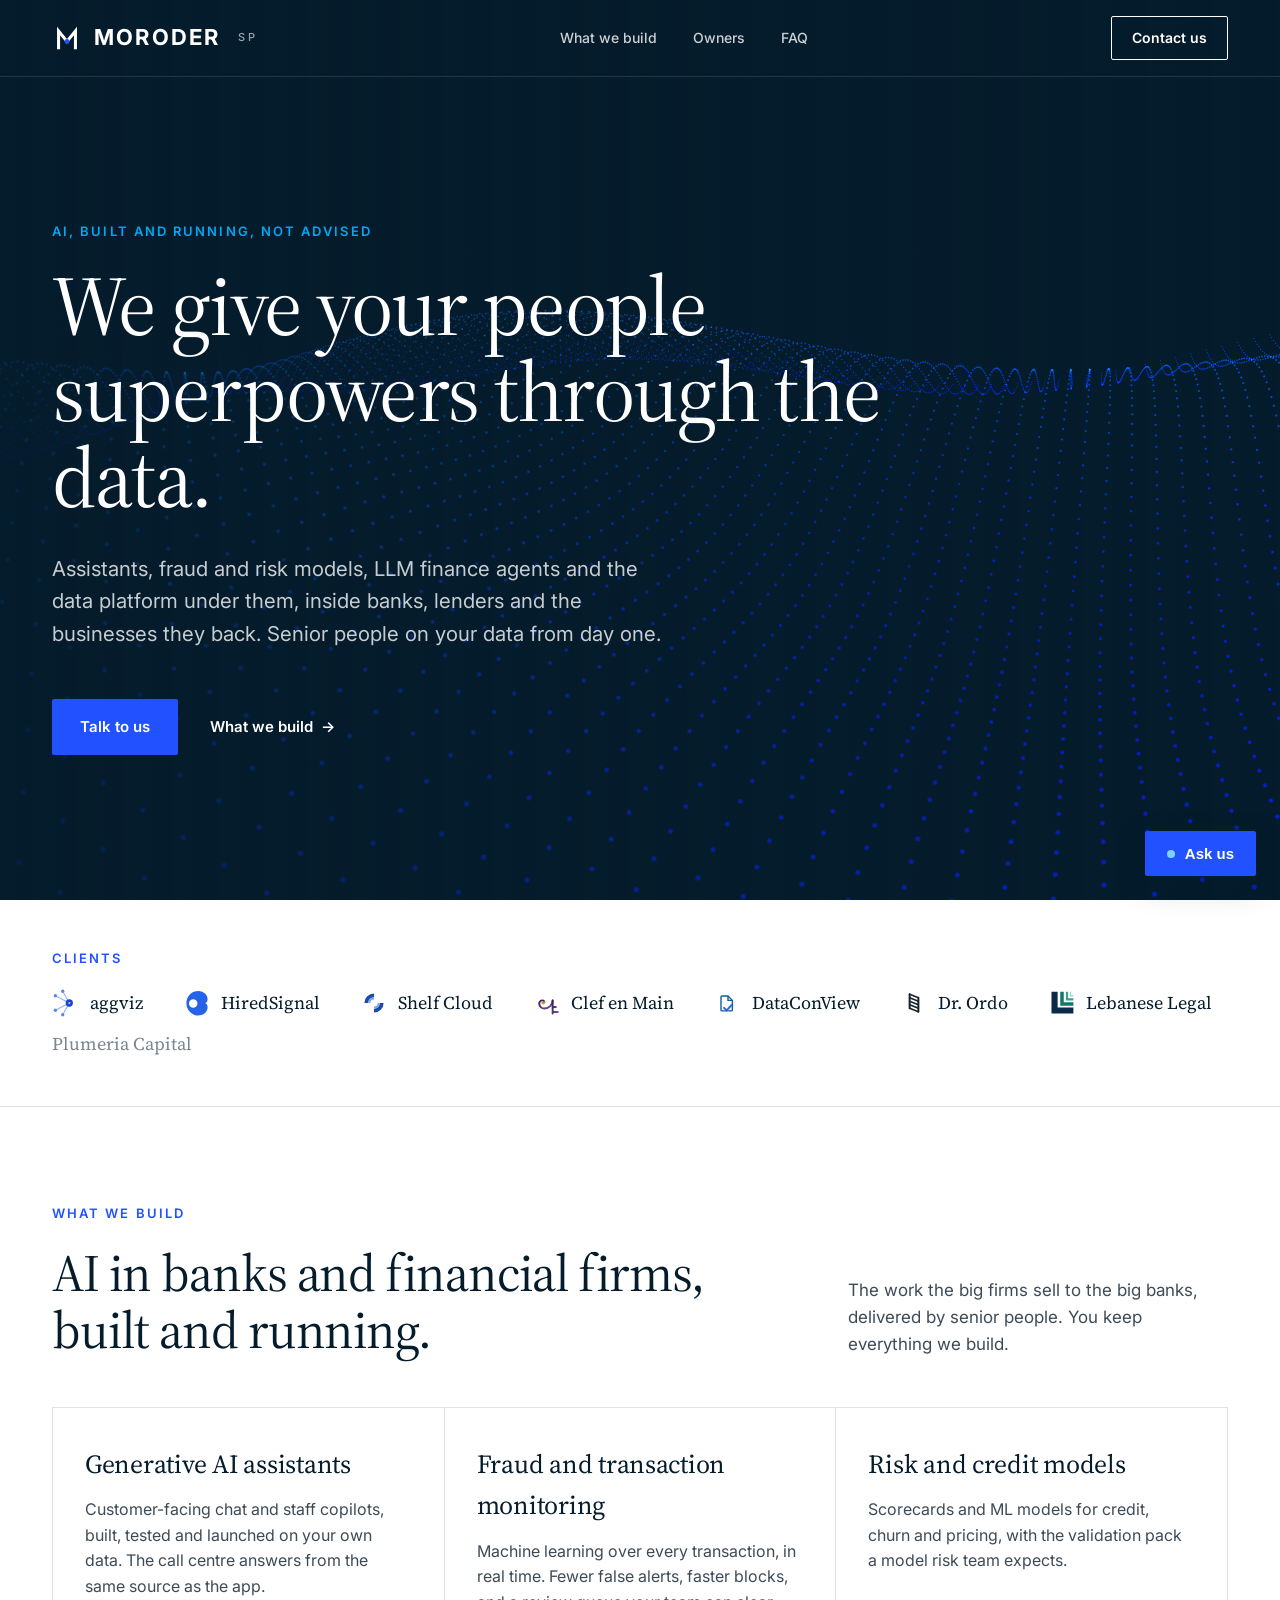
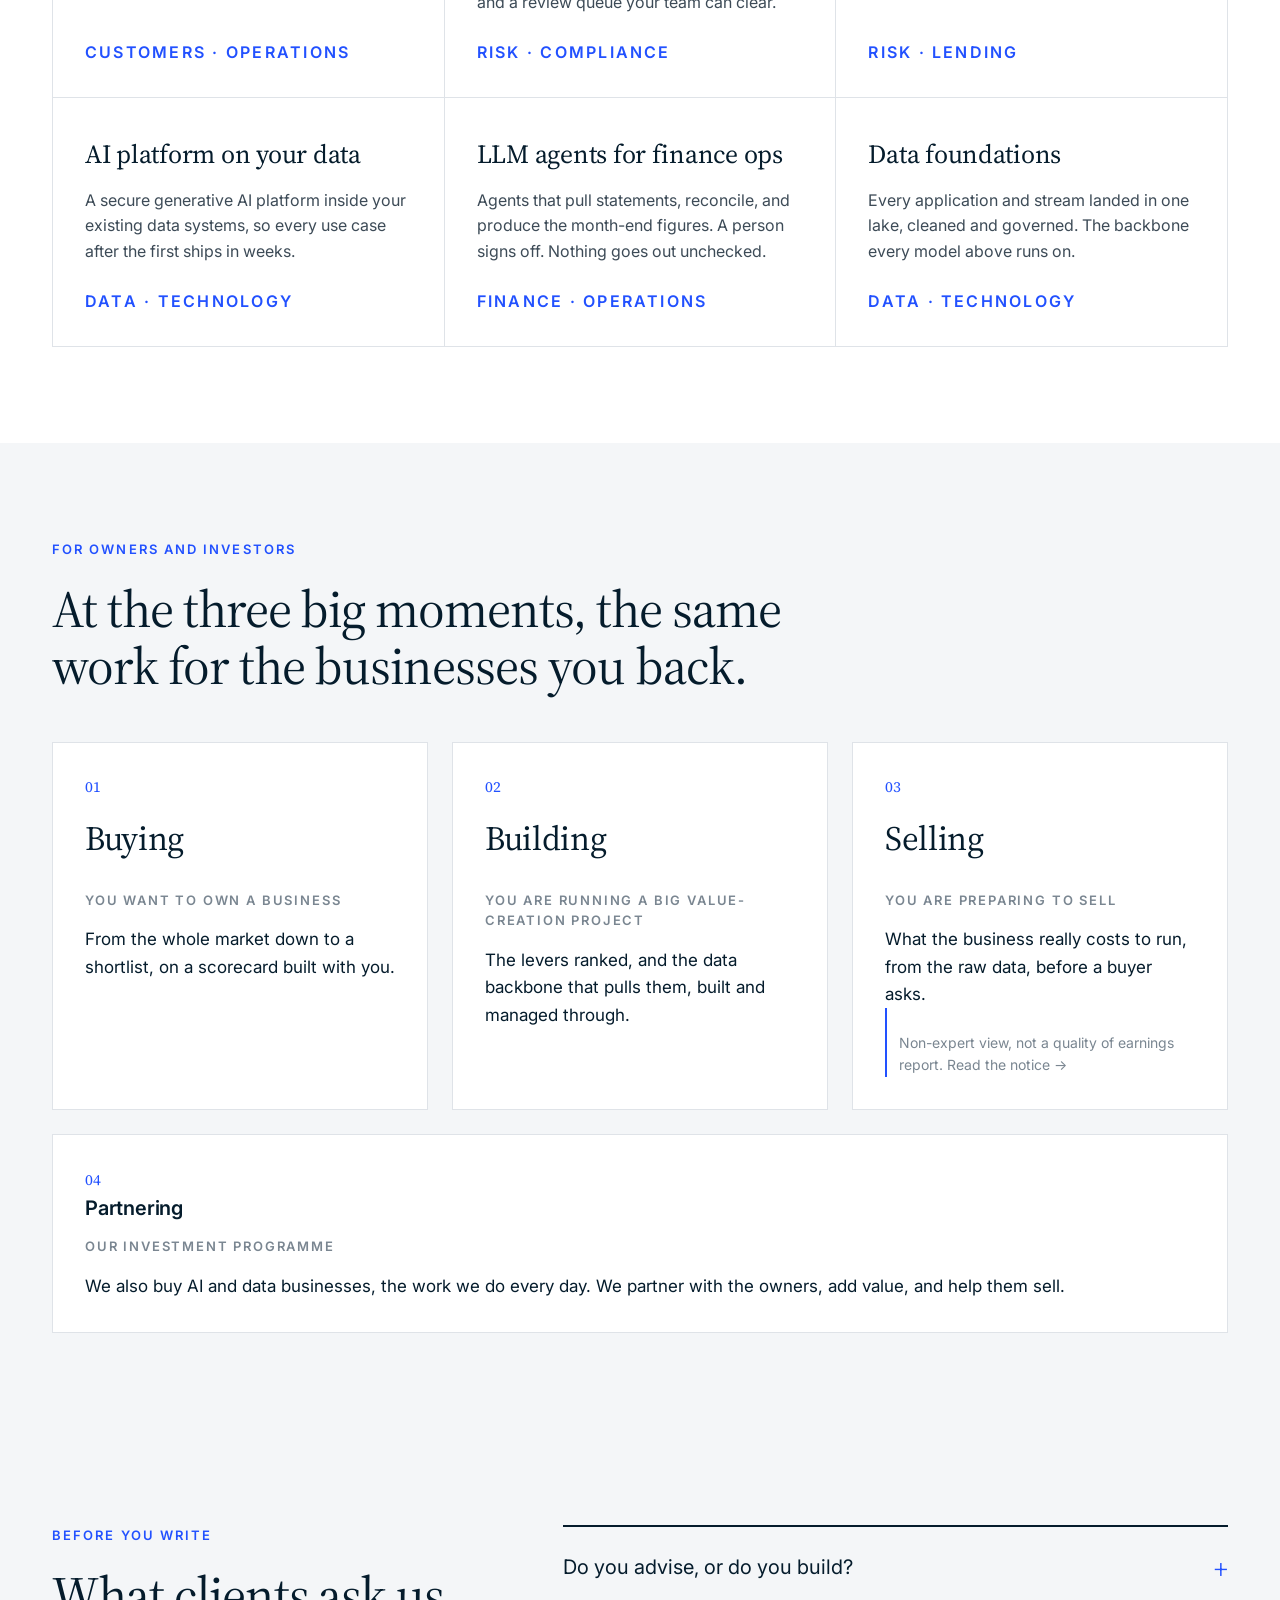
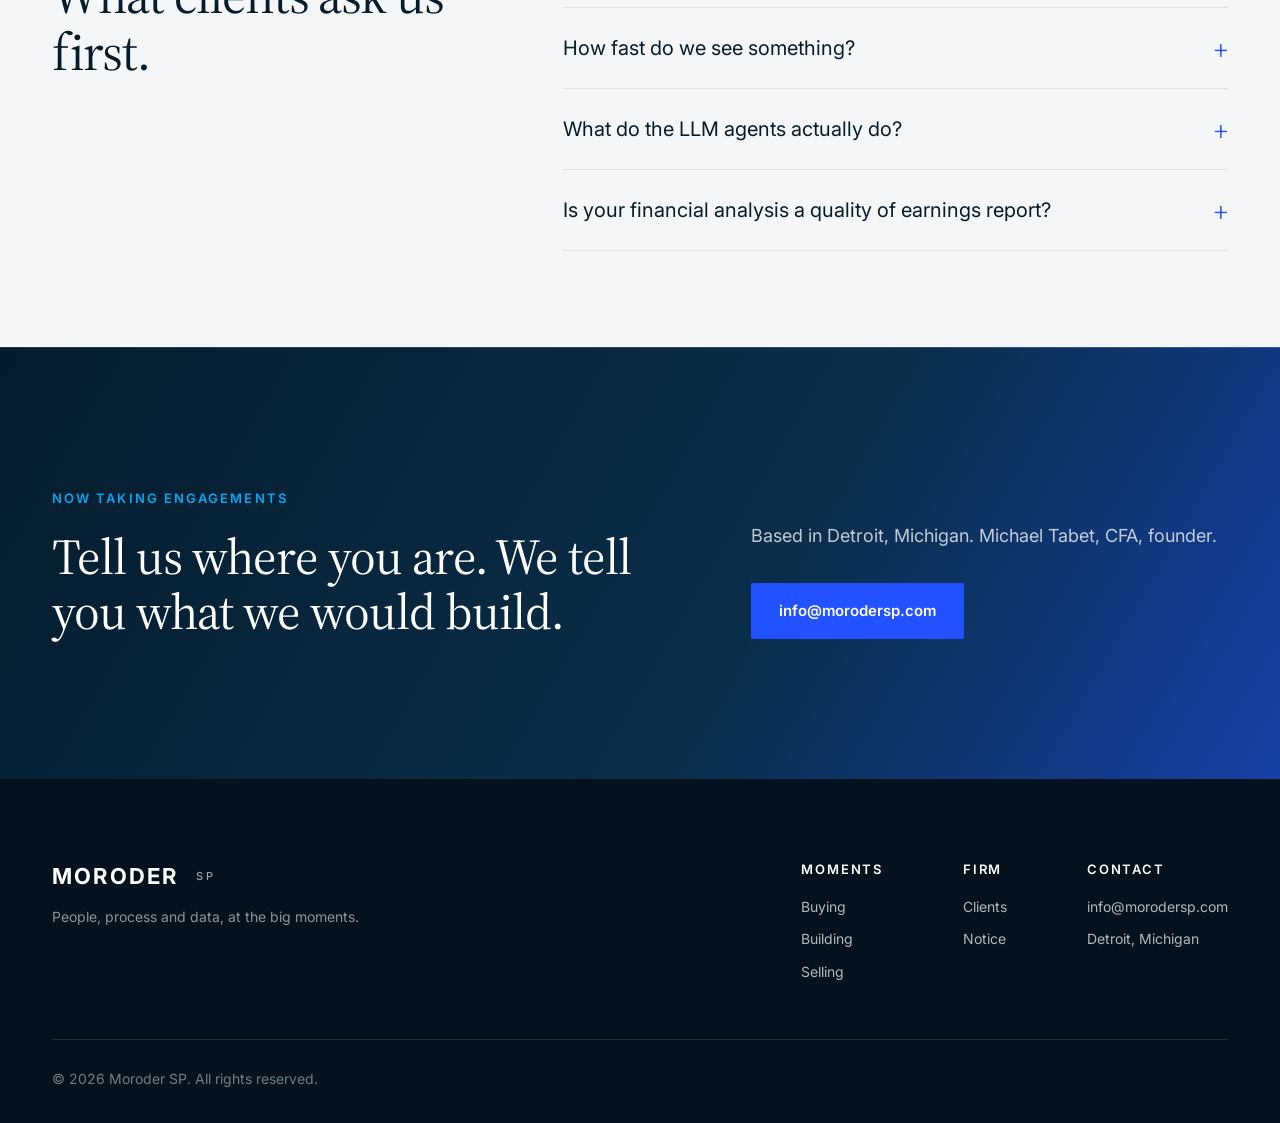
==== index.html @ fcad88d8 "Partnering card: we buy businesses Co-Authored-By: Claude Opus 5.5 <noreply@anthropic.com>" ====
<!DOCTYPE html><html lang="en"><head><meta charset="utf-8"><meta name="viewport" content="width=device-width, initial-scale=1"><title>Moroder SP | AI for banks and financial firms</title><meta name="description" content="AI built and running in banks and financial firms: generative AI assistants, fraud and risk models, LLM finance agents and the data platform under them. Moroder SP."><link rel="icon" href="/favicon.ico" sizes="48x48"><link rel="icon" href="/favicon.svg" type="image/svg+xml"><link rel="apple-touch-icon" href="/apple-touch-icon.png"><link rel="manifest" href="/site.webmanifest"><meta name="theme-color" content="#051c2c"><link rel="preconnect" href="https://fonts.googleapis.com"><link rel="preconnect" href="https://fonts.gstatic.com" crossorigin><link href="https://fonts.googleapis.com/css2?family=Inter:wght@400;500;600;700&family=Source+Serif+4:opsz,wght@8..60,400;8..60,500;8..60,600&display=swap" rel="stylesheet"><link rel="stylesheet" href="/_astro/Footer.BNx3MuON.css"><link rel="stylesheet" href="/_astro/index.Cos0Dv5F.css"></head><body><header class="nav" id="nav" data-astro-cid-wpvy4v7s><div class="wrap nav-in" data-astro-cid-wpvy4v7s><a href="/" class="logo" aria-label="Moroder SP home" data-astro-cid-wpvy4v7s><svg viewBox="0 0 64 64" aria-hidden="true" data-astro-cid-wpvy4v7s><g transform="translate(0 3)" data-astro-cid-wpvy4v7s><polyline points="14,50 14,14 32,36.25 50,14 50,50" fill="none" stroke="currentColor" stroke-width="6.5" stroke-linejoin="miter" stroke-linecap="square" data-astro-cid-wpvy4v7s></polyline><circle cx="32" cy="36.25" r="5.2" fill="#2251ff" data-astro-cid-wpvy4v7s></circle></g></svg>MORODER<span data-astro-cid-wpvy4v7s>SP</span></a><nav class="links" data-astro-cid-wpvy4v7s><a href="/#what" data-astro-cid-wpvy4v7s>What we build</a><a href="/#moments" data-astro-cid-wpvy4v7s>Owners</a><a href="/#faq" data-astro-cid-wpvy4v7s>FAQ</a></nav><a href="mailto:info@morodersp.com" class="nav-cta" data-astro-cid-wpvy4v7s>Contact us</a></div></header><script type="module">var e=document.getElementById(`nav`);if(e&&!e.hasAttribute(`data-always-solid`)){let t=()=>e.classList.toggle(`solid`,window.scrollY>window.innerHeight*.85);window.addEventListener(`scroll`,t,{passive:!0}),t()}</script><main id="top" data-astro-cid-lcdefpme><section class="hero" data-astro-cid-lcdefpme><canvas id="hero-canvas" aria-hidden="true" data-astro-cid-vvmjtjv6></canvas><script type="module" src="/_astro/HeroCanvas.astro_astro_type_script_index_0_lang.BwEJAw3G.js"></script><div class="hero-shade" data-astro-cid-lcdefpme></div><div class="wrap hero-in" data-astro-cid-lcdefpme><p class="eyebrow light" data-astro-cid-lcdefpme>AI, built and running, not advised</p><h1 data-astro-cid-lcdefpme>We give your people superpowers through the data.</h1><p class="hero-lead" data-astro-cid-lcdefpme>Assistants, fraud and risk models, LLM finance agents and the data platform under them, inside banks, lenders and the businesses they back. Senior people on your data from day one.</p><div class="hero-cta" data-astro-cid-lcdefpme><a href="mailto:info@morodersp.com" class="btn btn-blue" data-astro-cid-lcdefpme>Talk to us</a><a href="#what" class="link-arrow light" data-astro-cid-lcdefpme>What we build <span data-astro-cid-lcdefpme>→</span></a></div></div></section><section class="logos" data-astro-cid-lcdefpme><div class="wrap" data-astro-cid-lcdefpme><p class="eyebrow" data-astro-cid-lcdefpme>Clients</p><ul class="wall" data-astro-cid-lcdefpme><li data-astro-cid-lcdefpme><a href="/work/aggviz/" data-astro-cid-lcdefpme><img src="/clients/aggviz.svg" alt="" width="28" height="28" data-astro-cid-lcdefpme>aggviz</a></li><li data-astro-cid-lcdefpme><a href="/work/hiredsignal/" data-astro-cid-lcdefpme><img src="/clients/hiredsignal.svg" alt="" width="28" height="28" data-astro-cid-lcdefpme>HiredSignal</a></li><li data-astro-cid-lcdefpme><a href="/work/shelf-cloud/" data-astro-cid-lcdefpme><img src="/clients/shelf-cloud.svg" alt="" width="28" height="28" data-astro-cid-lcdefpme>Shelf Cloud</a></li><li data-astro-cid-lcdefpme><a href="/work/clef-en-main/" data-astro-cid-lcdefpme><img src="/clients/clef-en-main.svg" alt="" width="28" height="28" data-astro-cid-lcdefpme>Clef en Main</a></li><li data-astro-cid-lcdefpme><a href="/work/dataconview/" data-astro-cid-lcdefpme><img src="/clients/dataconview.svg" alt="" width="28" height="28" data-astro-cid-lcdefpme>DataConView</a></li><li data-astro-cid-lcdefpme><a href="/work/dr-ordo/" data-astro-cid-lcdefpme><img src="/clients/dr-ordo.svg" alt="" width="28" height="28" data-astro-cid-lcdefpme>Dr. Ordo</a></li><li data-astro-cid-lcdefpme><a href="/work/lebanese-legal/" data-astro-cid-lcdefpme><img src="/clients/lebanese-legal.svg" alt="" width="28" height="28" data-astro-cid-lcdefpme>Lebanese Legal</a></li><li data-astro-cid-lcdefpme><span data-astro-cid-lcdefpme>Plumeria Capital</span></li></ul></div></section><section id="what" class="section" data-astro-cid-lcdefpme><div class="wrap" data-astro-cid-lcdefpme><div class="head head-row" data-astro-cid-lcdefpme><div data-astro-cid-lcdefpme><p class="eyebrow" data-astro-cid-lcdefpme>What we build</p><h2 data-astro-cid-lcdefpme>AI in banks and financial firms, built and running.</h2></div><p class="head-note" data-astro-cid-lcdefpme>The work the big firms sell to the big banks, delivered by senior people. You keep everything we build.</p></div><ul class="services" data-astro-cid-lcdefpme><li data-astro-cid-lcdefpme><h3 data-astro-cid-lcdefpme>Generative AI assistants</h3><p data-astro-cid-lcdefpme>Customer-facing chat and staff copilots, built, tested and launched on your own data. The call centre answers from the same source as the app.</p><p class="svc-moments" data-astro-cid-lcdefpme>Customers · Operations</p></li><li data-astro-cid-lcdefpme><h3 data-astro-cid-lcdefpme>Fraud and transaction monitoring</h3><p data-astro-cid-lcdefpme>Machine learning over every transaction, in real time. Fewer false alerts, faster blocks, and a review queue your team can clear.</p><p class="svc-moments" data-astro-cid-lcdefpme>Risk · Compliance</p></li><li data-astro-cid-lcdefpme><h3 data-astro-cid-lcdefpme>Risk and credit models</h3><p data-astro-cid-lcdefpme>Scorecards and ML models for credit, churn and pricing, with the validation pack a model risk team expects.</p><p class="svc-moments" data-astro-cid-lcdefpme>Risk · Lending</p></li><li data-astro-cid-lcdefpme><h3 data-astro-cid-lcdefpme>AI platform on your data</h3><p data-astro-cid-lcdefpme>A secure generative AI platform inside your existing data systems, so every use case after the first ships in weeks.</p><p class="svc-moments" data-astro-cid-lcdefpme>Data · Technology</p></li><li data-astro-cid-lcdefpme><h3 data-astro-cid-lcdefpme>LLM agents for finance ops</h3><p data-astro-cid-lcdefpme>Agents that pull statements, reconcile, and produce the month-end figures. A person signs off. Nothing goes out unchecked.</p><p class="svc-moments" data-astro-cid-lcdefpme>Finance · Operations</p></li><li data-astro-cid-lcdefpme><h3 data-astro-cid-lcdefpme>Data foundations</h3><p data-astro-cid-lcdefpme>Every application and stream landed in one lake, cleaned and governed. The backbone every model above runs on.</p><p class="svc-moments" data-astro-cid-lcdefpme>Data · Technology</p></li></ul></div></section><section id="moments" class="section soft" data-astro-cid-lcdefpme><div class="wrap" data-astro-cid-lcdefpme><div class="head" data-astro-cid-lcdefpme><p class="eyebrow" data-astro-cid-lcdefpme>For owners and investors</p><h2 data-astro-cid-lcdefpme>At the three big moments, the same work for the businesses you back.</h2></div><ul class="moments" data-astro-cid-lcdefpme><li id="buying" data-astro-cid-lcdefpme><span class="moment-n" data-astro-cid-lcdefpme>01</span><h3 data-astro-cid-lcdefpme>Buying</h3><p class="moment-when" data-astro-cid-lcdefpme>You want to own a business</p><p class="moment-title" data-astro-cid-lcdefpme>From the whole market down to a shortlist, on a scorecard built with you.</p></li><li id="building" data-astro-cid-lcdefpme><span class="moment-n" data-astro-cid-lcdefpme>02</span><h3 data-astro-cid-lcdefpme>Building</h3><p class="moment-when" data-astro-cid-lcdefpme>You are running a big value-creation project</p><p class="moment-title" data-astro-cid-lcdefpme>The levers ranked, and the data backbone that pulls them, built and managed through.</p></li><li id="selling" data-astro-cid-lcdefpme><span class="moment-n" data-astro-cid-lcdefpme>03</span><h3 data-astro-cid-lcdefpme>Selling</h3><p class="moment-when" data-astro-cid-lcdefpme>You are preparing to sell</p><p class="moment-title" data-astro-cid-lcdefpme>What the business really costs to run, from the raw data, before a buyer asks.</p><a href="/notice/" class="note" data-astro-cid-lcdefpme>Non-expert view, not a quality of earnings report. Read the notice →</a></li></ul><div class="invest" data-astro-cid-lcdefpme style="margin-top:24px;border:1px solid var(--line);background:#fff;padding:32px"><span class="moment-n" data-astro-cid-lcdefpme>04</span><h3 data-astro-cid-lcdefpme>Partnering</h3><p class="moment-when" data-astro-cid-lcdefpme>Our investment programme</p><p class="moment-title" data-astro-cid-lcdefpme>We also buy AI and data businesses, the work we do every day. We partner with the owners, add value, and help them sell.</p></div></div></section><section id="faq" class="section soft" data-astro-cid-lcdefpme><div class="wrap faq-in" data-astro-cid-lcdefpme><div class="faq-side" data-astro-cid-lcdefpme><p class="eyebrow" data-astro-cid-lcdefpme>Before you write</p><h2 data-astro-cid-lcdefpme>What clients ask us first.</h2></div><div class="faq-list" data-astro-cid-lcdefpme><details data-astro-cid-lcdefpme><summary data-astro-cid-lcdefpme>Do you advise, or do you build?</summary><p data-astro-cid-lcdefpme>We build. The output of every engagement is something you keep running: a model, a data lake, a set of agents, dashboards. The advice comes with it, not instead of it.</p></details><details data-astro-cid-lcdefpme><summary data-astro-cid-lcdefpme>How fast do we see something?</summary><p data-astro-cid-lcdefpme>First numbers from your own data inside two weeks. The model and the lake stay yours when we leave.</p></details><details data-astro-cid-lcdefpme><summary data-astro-cid-lcdefpme>What do the LLM agents actually do?</summary><p data-astro-cid-lcdefpme>They do the finance work your team does by hand: pull statements, match transactions, produce the month-end figures and check them against the source. A person signs off. Nothing goes out unchecked.</p></details><details data-astro-cid-lcdefpme><summary data-astro-cid-lcdefpme>Is your financial analysis a quality of earnings report?</summary><p data-astro-cid-lcdefpme>No. It is a non-expert view of what the business really costs to run, built from the raw data. Buyers still commission their own QoE. Our work means you know the answer before they do.</p></details></div></div></section><section class="contact" data-astro-cid-lcdefpme><div class="wrap contact-in" data-astro-cid-lcdefpme><div data-astro-cid-lcdefpme><p class="eyebrow light" data-astro-cid-lcdefpme>Now taking engagements</p><h2 data-astro-cid-lcdefpme>Tell us where you are. We tell you what we would build.</h2></div><div class="contact-side" data-astro-cid-lcdefpme><p data-astro-cid-lcdefpme>Based in Detroit, Michigan. Michael Tabet, CFA, founder.</p><a href="mailto:info@morodersp.com" class="btn btn-blue" data-astro-cid-lcdefpme>info@morodersp.com</a></div></div></section></main><footer class="foot" data-astro-cid-jo6i4kqk><div class="wrap" data-astro-cid-jo6i4kqk><div class="foot-top" data-astro-cid-jo6i4kqk><div data-astro-cid-jo6i4kqk><span class="logo" data-astro-cid-jo6i4kqk>MORODER<span data-astro-cid-jo6i4kqk>SP</span></span><p class="foot-tag" data-astro-cid-jo6i4kqk>People, process and data, at the big moments.</p></div><div class="foot-cols" data-astro-cid-jo6i4kqk><div data-astro-cid-jo6i4kqk><h4 data-astro-cid-jo6i4kqk>Moments</h4><a href="/#buying" data-astro-cid-jo6i4kqk>Buying</a><a href="/#building" data-astro-cid-jo6i4kqk>Building</a><a href="/#selling" data-astro-cid-jo6i4kqk>Selling</a></div><div data-astro-cid-jo6i4kqk><h4 data-astro-cid-jo6i4kqk>Firm</h4><a href="/#clients" data-astro-cid-jo6i4kqk>Clients</a><a href="/notice/" data-astro-cid-jo6i4kqk>Notice</a></div><div data-astro-cid-jo6i4kqk><h4 data-astro-cid-jo6i4kqk>Contact</h4><a href="mailto:info@morodersp.com" data-astro-cid-jo6i4kqk>info@morodersp.com</a><span data-astro-cid-jo6i4kqk>Detroit, Michigan</span></div></div></div><div class="foot-bot" data-astro-cid-jo6i4kqk>© 2026 Moroder SP. All rights reserved.</div></div></footer><div class="chat" data-sitekey data-email="info@morodersp.com" data-astro-cid-r7wgiqdd><p class="chat-teaser" aria-hidden="true" data-astro-cid-r7wgiqdd>Questions about AI in finance? Ask us.</p><button class="chat-open" type="button" aria-expanded="false" aria-controls="chat-panel" data-astro-cid-r7wgiqdd><span class="chat-dot" data-astro-cid-r7wgiqdd></span>Ask us</button><section id="chat-panel" class="chat-panel" hidden aria-label="Chat with Moroder SP" data-astro-cid-r7wgiqdd><header data-astro-cid-r7wgiqdd><div data-astro-cid-r7wgiqdd><p class="chat-title" data-astro-cid-r7wgiqdd>Ask Moroder SP</p><p class="chat-sub" data-astro-cid-r7wgiqdd>An AI assistant. For an engagement, email info@morodersp.com.</p></div><button class="chat-close" type="button" aria-label="Close chat" data-astro-cid-r7wgiqdd>×</button></header><ol class="chat-log" aria-live="polite" data-astro-cid-r7wgiqdd><li class="bot" data-astro-cid-r7wgiqdd>What are you working on? Ask what we build, or how we would help at your moment.</li></ol><form class="chat-form" autocomplete="off" data-astro-cid-r7wgiqdd><input class="chat-hp" name="website" tabindex="-1" aria-hidden="true" data-astro-cid-r7wgiqdd><div class="chat-ts" data-astro-cid-r7wgiqdd></div><div class="chat-row" data-astro-cid-r7wgiqdd><input name="q" maxlength="1000" placeholder="Type a question" aria-label="Your question" required data-astro-cid-r7wgiqdd><button type="submit" data-astro-cid-r7wgiqdd>Send</button></div></form></section></div><script type="module">var e=document.querySelector(`.chat`),t=e.querySelector(`.chat-open`),n=e.querySelector(`.chat-panel`),r=e.querySelector(`.chat-close`),i=e.querySelector(`.chat-log`),a=e.querySelector(`.chat-form`),o=a.querySelector(`input[name="q"]`),s=a.querySelector(`.chat-hp`),c=a.querySelector(`button[type="submit"]`),l=e.dataset.sitekey||``,u=e.dataset.email||``,d=performance.now(),f=[],p=``,m,h=()=>window.turnstile;function g(){if(!l||document.getElementById(`cf-ts`))return;let t=document.createElement(`script`);t.id=`cf-ts`,t.src=`https://challenges.cloudflare.com/turnstile/v0/api.js?render=explicit`,t.async=!0,t.onload=()=>{m=h()?.render(e.querySelector(`.chat-ts`),{sitekey:l,appearance:`interaction-only`,callback:e=>p=e,"expired-callback":()=>p=``})},document.head.appendChild(t)}function _(e,t){let n=document.createElement(`li`);return n.className=e,n.textContent=t,i.appendChild(n),i.scrollTop=i.scrollHeight,n}function v(r,i=!0){n.hidden=!r,t.setAttribute(`aria-expanded`,String(r)),e.classList.toggle(`is-open`,r),e.classList.remove(`has-teaser`),r&&(g(),i&&o.focus())}t.addEventListener(`click`,()=>v(n.hidden)),r.addEventListener(`click`,()=>{v(!1);try{sessionStorage.setItem(`chat-dismissed`,`1`)}catch{}});var y=!1;try{y=sessionStorage.getItem(`chat-dismissed`)===`1`}catch{}y||setTimeout(()=>{n.hidden&&(window.matchMedia(`(min-width: 761px)`).matches?v(!0,!1):e.classList.add(`has-teaser`))},6e3),a.addEventListener(`submit`,async e=>{e.preventDefault();let t=o.value.trim();if(!t)return;if(l&&!p){_(`bot`,`One moment, checking you are not a bot. Try again in a second.`);return}_(`me`,t),f.push({role:`user`,content:t}),o.value=``,c.disabled=!0;let n=_(`bot`,`…`);try{let e=await fetch(`/api/chat`,{method:`POST`,headers:{"Content-Type":`application/json`},body:JSON.stringify({messages:f.slice(-8),token:p,website:s.value,elapsed:Math.round(performance.now()-d)})}),t=await e.json().catch(()=>({}));n.textContent=e.ok&&t.reply?t.reply:t.error||`Something went wrong. Email ${u}.`,e.ok&&t.reply&&f.push({role:`assistant`,content:t.reply})}catch{n.textContent=`Something went wrong. Email ${u}.`}finally{c.disabled=!1,p=``,m&&h()?.reset(m)}});</script></body></html><script type="module">var e=new IntersectionObserver(t=>{for(let n of t)n.isIntersecting&&(n.target.classList.add(`in`),e.unobserve(n.target))},{threshold:.12});document.querySelectorAll(`.services li, .moments li`).forEach(t=>{t.classList.add(`reveal`),e.observe(t)});</script>
---- _astro/Footer.BNx3MuON.css ----
.chat[data-astro-cid-r7wgiqdd]{z-index:50;font-family:inherit;position:fixed;bottom:24px;right:24px}.chat-open[data-astro-cid-r7wgiqdd]{background:var(--accent);color:#fff;cursor:pointer;border:none;border-radius:2px;align-items:center;gap:10px;padding:14px 22px;font-size:15px;font-weight:600;display:inline-flex;box-shadow:0 10px 30px #051c2c40}.chat-open[data-astro-cid-r7wgiqdd]:hover{background:#1a3fd1}.chat-teaser[data-astro-cid-r7wgiqdd]{border:1px solid var(--line);width:max-content;max-width:240px;color:var(--ink);background:#fff;padding:10px 14px;font-size:14px;display:none;position:absolute;bottom:calc(100% + 10px);right:0;box-shadow:0 10px 30px #051c2c2e}.chat[data-astro-cid-r7wgiqdd].has-teaser .chat-teaser[data-astro-cid-r7wgiqdd]{animation:.3s pop;display:block}.chat-panel[data-astro-cid-r7wgiqdd]:not([hidden]){animation:.3s pop}@keyframes pop{0%{opacity:0;transform:translateY(12px)}to{opacity:1;transform:none}}.chat[data-astro-cid-r7wgiqdd].is-open .chat-open[data-astro-cid-r7wgiqdd]{display:none}.chat-dot[data-astro-cid-r7wgiqdd]{background:#7dd3fc;border-radius:50%;width:8px;height:8px}.chat-panel[data-astro-cid-r7wgiqdd]{border:1px solid var(--line);background:#fff;flex-direction:column;width:min(380px,100vw - 32px);height:min(540px,100vh - 48px);display:flex;box-shadow:0 24px 60px #051c2c40}.chat-panel[data-astro-cid-r7wgiqdd][hidden]{display:none}.chat-panel[data-astro-cid-r7wgiqdd] header[data-astro-cid-r7wgiqdd]{background:var(--navy);color:#fff;justify-content:space-between;align-items:flex-start;gap:12px;padding:18px 20px;display:flex}.chat-title[data-astro-cid-r7wgiqdd]{font-family:var(--serif);color:#fff;font-size:20px}.chat-sub[data-astro-cid-r7wgiqdd]{color:#ffffffb3;margin-top:4px;font-size:12px}.chat-close[data-astro-cid-r7wgiqdd]{color:#fff;cursor:pointer;background:0 0;border:none;font-size:26px;line-height:1}.chat-log[data-astro-cid-r7wgiqdd]{flex-direction:column;flex:1;gap:10px;padding:20px;list-style:none;display:flex;overflow-y:auto}.chat-log[data-astro-cid-r7wgiqdd] li{white-space:pre-wrap;max-width:85%;padding:10px 14px;font-size:15px;line-height:1.45}.chat-log[data-astro-cid-r7wgiqdd] .bot{background:var(--bg-soft);color:var(--ink);align-self:flex-start}.chat-log[data-astro-cid-r7wgiqdd] .me{background:var(--accent);color:#fff;align-self:flex-end}.chat-form[data-astro-cid-r7wgiqdd]{border-top:1px solid var(--line);padding:12px}.chat-hp[data-astro-cid-r7wgiqdd]{opacity:0;width:1px;height:1px;position:absolute;left:-9999px}.chat-row[data-astro-cid-r7wgiqdd]{gap:8px;display:flex}.chat-row[data-astro-cid-r7wgiqdd] input[data-astro-cid-r7wgiqdd]{border:1px solid var(--line);min-width:0;font:inherit;border-radius:2px;flex:1;padding:12px;font-size:15px}.chat-row[data-astro-cid-r7wgiqdd] button[data-astro-cid-r7wgiqdd]{background:var(--ink);color:#fff;cursor:pointer;border:none;border-radius:2px;padding:0 18px;font-weight:600}.chat-row[data-astro-cid-r7wgiqdd] button[data-astro-cid-r7wgiqdd]:disabled{opacity:.5}@media (width<=760px){.chat[data-astro-cid-r7wgiqdd]{bottom:16px;right:16px}}:root{--bg:#fff;--bg-soft:#f4f6f8;--navy:#051c2c;--ink:#051c2c;--ink-2:#3d4b57;--ink-3:#7a8691;--line:#dfe3e8;--accent:#2251ff;--cyan:#00a9f4;--serif:"Source Serif 4", Georgia, serif;--max:1240px}*{box-sizing:border-box;margin:0;padding:0}html{scroll-behavior:smooth}body{background:var(--bg);color:var(--ink);-webkit-font-smoothing:antialiased;font-family:Inter,system-ui,-apple-system,sans-serif;line-height:1.6}a{color:inherit;text-decoration:none}.wrap{max-width:var(--max);margin:0 auto;padding:0 32px}@media (width<=640px){.wrap{padding:0 16px}}.logo{letter-spacing:.1em;align-items:center;gap:12px;font-size:22px;font-weight:700;display:inline-flex}.logo svg{flex:none;width:30px;height:30px}.logo span{letter-spacing:.2em;vertical-align:super;opacity:.6;margin-left:6px;font-size:.5em;font-weight:500}.eyebrow{letter-spacing:.16em;text-transform:uppercase;color:var(--accent);margin-bottom:20px;font-size:13px;font-weight:600}.eyebrow.light{color:var(--cyan)}h1,h2,blockquote{font-family:var(--serif);letter-spacing:-.02em;font-weight:400}h2{font-size:clamp(32px,4.2vw,52px);line-height:1.1}h3{letter-spacing:-.01em;margin-bottom:12px;font-size:20px;font-weight:600}p{color:var(--ink-2)}.btn{border-radius:2px;padding:16px 28px;font-size:15px;font-weight:600;transition:background .2s;display:inline-block}.btn-blue{background:var(--accent);color:#fff}.btn-blue:hover{background:#1a3fd1}.link-arrow{color:var(--accent);align-items:center;gap:8px;font-size:15px;font-weight:600;display:inline-flex}.link-arrow span{transition:transform .2s}.link-arrow:hover span{transform:translate(4px)}.link-arrow.light{color:#fff}.tags{flex-wrap:wrap;gap:8px;margin-top:20px;list-style:none;display:flex}.tags li{border:1px solid var(--line);color:var(--ink-2);background:#fff;border-radius:2px;padding:5px 10px;font-size:12px;font-weight:500}.section{padding:140px 0}.soft{background:var(--bg-soft)}.head{max-width:760px;margin-bottom:72px}.head-row{justify-content:space-between;align-items:flex-end;gap:48px;max-width:none;display:flex}.head-note{max-width:380px;font-size:17px}.reveal{opacity:0;transition:opacity .8s,transform .8s;transform:translateY(24px)}.reveal.in{opacity:1;transform:none}@media (prefers-reduced-motion:reduce){.reveal{opacity:1;transition:none;transform:none}}@media (width<=760px){.section{padding:88px 0}.head{margin-bottom:48px}.head-row{flex-direction:column;align-items:flex-start;gap:16px}}.case-art{background:var(--navy);min-height:200px;position:relative;overflow:hidden}.case-art:before{content:"";position:absolute}.case-art[data-art="0"]{background:linear-gradient(135deg,#051c2c,#0b3a5c)}.case-art[data-art="0"]:before{background:repeating-radial-gradient(circle at 50% 0,#0000 0 18px,#00a9f459 19px 20px);border-radius:50%;width:140%;height:140%;top:35%;left:-20%}.case-art[data-art="1"]{background:linear-gradient(135deg,#2251ff,#051c2c)}.case-art[data-art="1"]:before{background:repeating-linear-gradient(100deg,#0000 0 22px,#ffffff2e 23px 24px);inset:0}.case-art[data-art="2"]{background:linear-gradient(160deg,#0b3a5c,#051c2c)}.case-art[data-art="2"]:before{background:var(--cyan);width:120%;height:2px;top:60%;left:-10%;transform:rotate(-12deg);box-shadow:0 -30px #00a9f480,0 -60px #00a9f440}.case-art[data-art="3"]{background:radial-gradient(circle at 70% 30%,#00a9f4,#051c2c 65%)}.case-art[data-art="3"]:before{background-image:radial-gradient(#ffffff59 1.2px,#0000 1.4px);background-size:16px 16px;inset:0}.case-art[data-art="4"]{background:linear-gradient(135deg,#051c2c 40%,#2251ff)}.case-art[data-art="4"]:before{border:1px solid #fff6;border-radius:50%;width:220px;height:220px;bottom:-80px;right:-40px;box-shadow:0 0 0 40px #ffffff0a,0 0 0 80px #ffffff08}.nav[data-astro-cid-wpvy4v7s]{z-index:20;color:#fff;border-bottom:1px solid #ffffff1f;transition:background .3s,color .3s,border-color .3s;position:fixed;inset:0 0 auto}.nav[data-astro-cid-wpvy4v7s].solid{color:var(--ink);border-color:var(--line);backdrop-filter:blur(10px);background:#fffffff5}.nav-in[data-astro-cid-wpvy4v7s]{justify-content:space-between;align-items:center;height:76px;display:flex}.links[data-astro-cid-wpvy4v7s]{gap:36px;font-size:14px;font-weight:500;display:flex}.links[data-astro-cid-wpvy4v7s] a[data-astro-cid-wpvy4v7s]{opacity:.8;transition:opacity .2s}.links[data-astro-cid-wpvy4v7s] a[data-astro-cid-wpvy4v7s]:hover{opacity:1}.nav-cta[data-astro-cid-wpvy4v7s]{border:1px solid;border-radius:2px;padding:10px 20px;font-size:14px;font-weight:600;transition:background .2s,color .2s}.nav-cta[data-astro-cid-wpvy4v7s]:hover{background:var(--accent);border-color:var(--accent);color:#fff}@media (width<=1024px){.links[data-astro-cid-wpvy4v7s]{display:none}}@media (width<=760px){.nav-cta[data-astro-cid-wpvy4v7s]{padding:8px 14px}}.foot[data-astro-cid-jo6i4kqk]{color:#ffffffb3;background:#03121d;padding:80px 0 32px;font-size:14px}.foot[data-astro-cid-jo6i4kqk] .logo[data-astro-cid-jo6i4kqk]{color:#fff}.foot-top[data-astro-cid-jo6i4kqk]{border-bottom:1px solid #ffffff1f;flex-wrap:wrap;justify-content:space-between;gap:48px;padding-bottom:56px;display:flex}.foot-tag[data-astro-cid-jo6i4kqk]{color:#ffffff8c;margin-top:12px}.foot-cols[data-astro-cid-jo6i4kqk]{flex-wrap:wrap;gap:80px;display:flex}.foot-cols[data-astro-cid-jo6i4kqk] div[data-astro-cid-jo6i4kqk]{flex-direction:column;gap:10px;display:flex}.foot-cols[data-astro-cid-jo6i4kqk] h4[data-astro-cid-jo6i4kqk]{color:#fff;letter-spacing:.14em;text-transform:uppercase;margin-bottom:6px;font-size:13px;font-weight:600}.foot-cols[data-astro-cid-jo6i4kqk] a[data-astro-cid-jo6i4kqk]:hover{color:#fff}.foot-bot[data-astro-cid-jo6i4kqk]{color:#ffffff73;padding-top:28px}@media (width<=760px){.foot-cols[data-astro-cid-jo6i4kqk]{gap:40px}}
---- _astro/index.Cos0Dv5F.css ----
#hero-canvas[data-astro-cid-vvmjtjv6]{width:100%;height:100%;display:block;position:absolute;inset:0}.hero[data-astro-cid-lcdefpme]{background:var(--navy);color:#fff;align-items:center;min-height:100svh;display:flex;position:relative;overflow:hidden}.hero-shade[data-astro-cid-lcdefpme]{pointer-events:none;background:linear-gradient(90deg,#051c2cd9 0%,#051c2c59 50%,#051c2c00 100%);position:absolute;inset:0}.hero-in[data-astro-cid-lcdefpme]{width:100%;padding-top:76px;position:relative}h1[data-astro-cid-lcdefpme]{max-width:960px;font-size:clamp(44px,6.6vw,92px);line-height:1.02}.hero-lead[data-astro-cid-lcdefpme]{color:#ffffffc7;max-width:620px;margin-top:32px;font-size:clamp(17px,1.6vw,21px)}.hero-cta[data-astro-cid-lcdefpme]{flex-wrap:wrap;align-items:center;gap:32px;margin-top:48px;display:flex}.scroll[data-astro-cid-lcdefpme]{border:1.5px solid #fff6;border-radius:12px;width:24px;height:40px;margin-left:-12px;position:absolute;bottom:36px;left:50%}.scroll[data-astro-cid-lcdefpme] span[data-astro-cid-lcdefpme]{background:#fff;border-radius:2px;width:3px;height:8px;margin-left:-1.5px;animation:1.8s infinite drop;position:absolute;top:8px;left:50%}@keyframes drop{0%{opacity:0;transform:translateY(0)}40%{opacity:1}to{opacity:0;transform:translateY(14px)}}.parts[data-astro-cid-lcdefpme]{border-bottom:1px solid var(--line)}.parts-in[data-astro-cid-lcdefpme]{grid-template-columns:repeat(3,1fr);display:grid}.part[data-astro-cid-lcdefpme]{padding:48px 40px 48px 0}.part[data-astro-cid-lcdefpme]+.part[data-astro-cid-lcdefpme]{border-left:1px solid var(--line);padding-left:40px}.part-role[data-astro-cid-lcdefpme]{letter-spacing:.14em;text-transform:uppercase;color:var(--accent);margin-bottom:12px;font-size:12px;font-weight:600}.part[data-astro-cid-lcdefpme] h3[data-astro-cid-lcdefpme]{font-family:var(--serif);margin-bottom:8px;font-size:28px;font-weight:400}.part[data-astro-cid-lcdefpme] p[data-astro-cid-lcdefpme]{font-size:15px}.moment[data-astro-cid-lcdefpme]{scroll-margin-top:76px}.moment-in[data-astro-cid-lcdefpme]{grid-template-columns:280px 1fr;align-items:start;gap:96px;display:grid}.moment-side[data-astro-cid-lcdefpme]{border-top:2px solid var(--ink);padding-top:24px;position:sticky;top:116px}.moment-n[data-astro-cid-lcdefpme]{font-family:var(--serif);color:var(--accent);font-size:15px}.moment-name[data-astro-cid-lcdefpme]{font-family:var(--serif);color:var(--ink);margin-top:16px;font-size:44px;line-height:1}.moment-when[data-astro-cid-lcdefpme]{letter-spacing:.14em;text-transform:uppercase;color:var(--ink-3);margin-top:12px;font-size:13px;font-weight:600}.moment-main[data-astro-cid-lcdefpme] h2[data-astro-cid-lcdefpme]{max-width:760px;margin-bottom:48px}.steps[data-astro-cid-lcdefpme]{border-top:2px solid var(--ink);max-width:760px;list-style:none}.steps[data-astro-cid-lcdefpme] li[data-astro-cid-lcdefpme]{border-bottom:1px solid var(--line);grid-template-columns:64px 1fr;padding:24px 0;display:grid}.steps[data-astro-cid-lcdefpme] span[data-astro-cid-lcdefpme]{font-family:var(--serif);color:var(--accent)}.steps[data-astro-cid-lcdefpme] p[data-astro-cid-lcdefpme]{color:var(--ink);font-size:19px}.note[data-astro-cid-lcdefpme]{color:var(--ink-3);border-left:2px solid var(--accent);margin-top:24px;padding-left:12px;font-size:14px;display:inline-block}.note[data-astro-cid-lcdefpme]:hover{color:var(--ink)}.navy[data-astro-cid-lcdefpme]{background:var(--navy);color:#fff}.navy[data-astro-cid-lcdefpme] h2[data-astro-cid-lcdefpme]{max-width:900px}.wall[data-astro-cid-lcdefpme]{border-top:1px solid #ffffff26;border-left:1px solid #ffffff26;grid-template-columns:repeat(4,1fr);margin-bottom:64px;list-style:none;display:grid}.wall[data-astro-cid-lcdefpme] li[data-astro-cid-lcdefpme]{border-bottom:1px solid #ffffff26;border-right:1px solid #ffffff26}.wall[data-astro-cid-lcdefpme] a[data-astro-cid-lcdefpme],.wall[data-astro-cid-lcdefpme] span[data-astro-cid-lcdefpme]{text-align:center;height:120px;font-family:var(--serif);color:#fff;justify-content:center;align-items:center;gap:14px;padding:0 16px;font-size:22px;transition:background .2s;display:flex}.wall[data-astro-cid-lcdefpme] a[data-astro-cid-lcdefpme]:hover{background:var(--accent)}.wall[data-astro-cid-lcdefpme] span[data-astro-cid-lcdefpme]{color:#ffffff80}.wall[data-astro-cid-lcdefpme] img[data-astro-cid-lcdefpme]{object-fit:contain;flex-shrink:0;width:40px;height:40px}.work[data-astro-cid-lcdefpme]{grid-template-columns:repeat(3,1fr);gap:24px;display:grid}.services[data-astro-cid-lcdefpme]{border-top:1px solid var(--line);border-left:1px solid var(--line);grid-template-columns:repeat(3,1fr);list-style:none;display:grid}.services[data-astro-cid-lcdefpme] li[data-astro-cid-lcdefpme]{border-right:1px solid var(--line);border-bottom:1px solid var(--line);flex-direction:column;padding:36px 32px 32px;transition:background .2s;display:flex}.services[data-astro-cid-lcdefpme] li[data-astro-cid-lcdefpme]:hover{background:var(--bg-soft)}.services[data-astro-cid-lcdefpme] h3[data-astro-cid-lcdefpme]{font-family:var(--serif);margin-bottom:12px;font-size:26px;font-weight:400}.services[data-astro-cid-lcdefpme] p[data-astro-cid-lcdefpme]{font-size:16px}.svc-moments[data-astro-cid-lcdefpme]{letter-spacing:.14em;text-transform:uppercase;color:var(--accent);margin-top:auto;padding-top:24px;font-size:12px;font-weight:600}.stats[data-astro-cid-lcdefpme]{border-top:1px solid var(--line);border-bottom:1px solid var(--line);background:var(--bg-soft)}.stats-in[data-astro-cid-lcdefpme]{grid-template-columns:repeat(4,1fr);display:grid}.stat[data-astro-cid-lcdefpme]{padding:56px 40px 56px 0}.stat[data-astro-cid-lcdefpme]+.stat[data-astro-cid-lcdefpme]{border-left:1px solid var(--line);padding-left:40px}.stat-v[data-astro-cid-lcdefpme]{font-family:var(--serif);color:var(--accent);font-size:clamp(40px,4.4vw,64px);line-height:1}.stat-l[data-astro-cid-lcdefpme]{max-width:260px;margin-top:12px;font-size:15px}.phases[data-astro-cid-lcdefpme]{border-top:2px solid var(--ink);grid-template-columns:repeat(4,1fr);list-style:none;display:grid}.phases[data-astro-cid-lcdefpme] li[data-astro-cid-lcdefpme]{padding:32px 32px 0 0;position:relative}.phases[data-astro-cid-lcdefpme] li[data-astro-cid-lcdefpme]+li[data-astro-cid-lcdefpme]{border-left:1px solid var(--line);padding-left:32px}.phase-n[data-astro-cid-lcdefpme]{font-family:var(--serif);color:var(--accent);font-size:15px}.phase-when[data-astro-cid-lcdefpme]{letter-spacing:.14em;text-transform:uppercase;color:var(--ink-3);margin-top:20px;font-size:12px;font-weight:600}.phases[data-astro-cid-lcdefpme] h3[data-astro-cid-lcdefpme]{font-family:var(--serif);margin:8px 0 12px;font-size:30px;font-weight:400}.phases[data-astro-cid-lcdefpme] p[data-astro-cid-lcdefpme]:last-child{font-size:16px}.quotes-in[data-astro-cid-lcdefpme]{grid-template-columns:1fr 1fr;gap:48px;display:grid}blockquote[data-astro-cid-lcdefpme]{border-top:2px solid var(--ink);padding-top:28px}blockquote[data-astro-cid-lcdefpme] p[data-astro-cid-lcdefpme]{font-family:var(--serif);color:var(--ink);font-size:clamp(22px,2.2vw,30px);line-height:1.3}blockquote[data-astro-cid-lcdefpme] footer[data-astro-cid-lcdefpme]{flex-direction:column;gap:2px;margin-top:28px;font-size:15px;display:flex}blockquote[data-astro-cid-lcdefpme] footer[data-astro-cid-lcdefpme] span[data-astro-cid-lcdefpme]{color:var(--ink-3)}.about-in[data-astro-cid-lcdefpme]{grid-template-columns:1fr 1.2fr;align-items:start;gap:96px;display:grid}.about-lead[data-astro-cid-lcdefpme]{color:var(--ink-2);margin-top:28px;font-size:19px}.team[data-astro-cid-lcdefpme]{grid-template-columns:1fr 1fr;gap:48px;list-style:none;display:grid}.avatar[data-astro-cid-lcdefpme]{background:var(--navy);color:#fff;width:72px;height:72px;font-family:var(--serif);border-radius:50%;place-items:center;margin-bottom:24px;font-size:30px;display:grid}.team[data-astro-cid-lcdefpme] h3[data-astro-cid-lcdefpme]{font-family:var(--serif);font-size:24px;font-weight:400}.team-role[data-astro-cid-lcdefpme]{letter-spacing:.14em;text-transform:uppercase;color:var(--accent);margin:6px 0 14px;font-size:12px;font-weight:600}.team[data-astro-cid-lcdefpme] p[data-astro-cid-lcdefpme]:last-child{font-size:15px}.faq-in[data-astro-cid-lcdefpme]{grid-template-columns:1fr 1.6fr;align-items:start;gap:96px;display:grid}.faq-side[data-astro-cid-lcdefpme]{position:sticky;top:116px}.faq-list[data-astro-cid-lcdefpme]{border-top:2px solid var(--ink)}details[data-astro-cid-lcdefpme]{border-bottom:1px solid var(--line)}summary[data-astro-cid-lcdefpme]{cursor:pointer;color:var(--ink);padding:24px 48px 24px 0;font-size:20px;list-style:none;position:relative}summary[data-astro-cid-lcdefpme]::-webkit-details-marker{display:none}summary[data-astro-cid-lcdefpme]:after{content:"+";font-family:var(--serif);color:var(--accent);font-size:26px;transition:transform .2s;position:absolute;top:22px;right:0}details[data-astro-cid-lcdefpme][open] summary[data-astro-cid-lcdefpme]:after{transform:rotate(45deg)}details[data-astro-cid-lcdefpme] p[data-astro-cid-lcdefpme]{max-width:640px;padding:0 0 28px;font-size:17px}.logos[data-astro-cid-lcdefpme]{border-bottom:1px solid var(--line);padding:48px 0}.logos[data-astro-cid-lcdefpme] .eyebrow[data-astro-cid-lcdefpme]{margin-bottom:20px}.logos[data-astro-cid-lcdefpme] .wall[data-astro-cid-lcdefpme]{border:none;flex-wrap:wrap;gap:12px 40px;margin:0;display:flex}.logos[data-astro-cid-lcdefpme] .wall[data-astro-cid-lcdefpme] li[data-astro-cid-lcdefpme]{border:none}.logos[data-astro-cid-lcdefpme] .wall[data-astro-cid-lcdefpme] a[data-astro-cid-lcdefpme],.logos[data-astro-cid-lcdefpme] .wall[data-astro-cid-lcdefpme] span[data-astro-cid-lcdefpme]{height:auto;color:var(--ink);gap:10px;padding:0;font-size:18px}.logos[data-astro-cid-lcdefpme] .wall[data-astro-cid-lcdefpme] a[data-astro-cid-lcdefpme]:hover{color:var(--accent);background:0 0}.logos[data-astro-cid-lcdefpme] .wall[data-astro-cid-lcdefpme] span[data-astro-cid-lcdefpme]{color:var(--ink-3)}.logos[data-astro-cid-lcdefpme] .wall[data-astro-cid-lcdefpme] img[data-astro-cid-lcdefpme]{width:28px;height:28px}.moments[data-astro-cid-lcdefpme]{grid-template-columns:repeat(3,1fr);gap:24px;list-style:none;display:grid}.moments[data-astro-cid-lcdefpme] li[data-astro-cid-lcdefpme]{border:1px solid var(--line);background:#fff;flex-direction:column;padding:32px;scroll-margin-top:76px;display:flex}.moments[data-astro-cid-lcdefpme] h3[data-astro-cid-lcdefpme]{font-family:var(--serif);margin-top:12px;font-size:34px;font-weight:400}.moment-title[data-astro-cid-lcdefpme]{color:var(--ink);margin-top:16px;font-size:17px}.moments[data-astro-cid-lcdefpme] .note[data-astro-cid-lcdefpme]{margin-top:auto;padding-top:24px}.section[data-astro-cid-lcdefpme]{padding:96px 0}.head[data-astro-cid-lcdefpme]{margin-bottom:48px}.quotes-in[data-astro-cid-lcdefpme].one{grid-template-columns:1fr;max-width:860px}.contact[data-astro-cid-lcdefpme]{color:#fff;background:linear-gradient(120deg,#051c2c 0%,#0a2e4a 60%,#2251ff 140%);border-top:1px solid #ffffff1f;padding:140px 0}.contact-in[data-astro-cid-lcdefpme]{grid-template-columns:1.3fr 1fr;align-items:end;gap:80px;display:grid}.contact[data-astro-cid-lcdefpme] h2[data-astro-cid-lcdefpme]{font-size:clamp(32px,4vw,50px)}.contact-side[data-astro-cid-lcdefpme] p[data-astro-cid-lcdefpme]{color:#ffffffbf;margin-bottom:32px;font-size:18px}@media (width<=1024px){.parts-in[data-astro-cid-lcdefpme]{grid-template-columns:1fr}.part[data-astro-cid-lcdefpme],.part[data-astro-cid-lcdefpme]+.part[data-astro-cid-lcdefpme]{border-left:none;border-bottom:1px solid var(--line);padding:28px 0}.part[data-astro-cid-lcdefpme]:last-child{border-bottom:none}.moment-in[data-astro-cid-lcdefpme]{grid-template-columns:1fr;gap:40px}.moment-side[data-astro-cid-lcdefpme]{position:static}.services[data-astro-cid-lcdefpme],.stats-in[data-astro-cid-lcdefpme]{grid-template-columns:1fr 1fr}.stat[data-astro-cid-lcdefpme],.stat[data-astro-cid-lcdefpme]+.stat[data-astro-cid-lcdefpme]{border-left:none;border-bottom:1px solid var(--line);padding:32px 0}.phases[data-astro-cid-lcdefpme]{grid-template-columns:1fr 1fr}.phases[data-astro-cid-lcdefpme] li[data-astro-cid-lcdefpme],.phases[data-astro-cid-lcdefpme] li[data-astro-cid-lcdefpme]+li[data-astro-cid-lcdefpme]{border-left:none;border-bottom:1px solid var(--line);padding:28px 24px 28px 0}.quotes-in[data-astro-cid-lcdefpme],.about-in[data-astro-cid-lcdefpme],.faq-in[data-astro-cid-lcdefpme]{grid-template-columns:1fr;gap:48px}.faq-side[data-astro-cid-lcdefpme]{position:static}.moments[data-astro-cid-lcdefpme]{grid-template-columns:1fr}.contact-in[data-astro-cid-lcdefpme]{grid-template-columns:1fr;gap:40px}}@media (width<=760px){.contact[data-astro-cid-lcdefpme]{padding:88px 0}.moment-name[data-astro-cid-lcdefpme]{font-size:36px}.steps[data-astro-cid-lcdefpme] li[data-astro-cid-lcdefpme]{grid-template-columns:44px 1fr}.steps[data-astro-cid-lcdefpme] p[data-astro-cid-lcdefpme]{font-size:17px}.wall[data-astro-cid-lcdefpme]{grid-template-columns:1fr 1fr}.wall[data-astro-cid-lcdefpme] a[data-astro-cid-lcdefpme],.wall[data-astro-cid-lcdefpme] span[data-astro-cid-lcdefpme]{gap:10px;height:88px;font-size:17px}.wall[data-astro-cid-lcdefpme] img[data-astro-cid-lcdefpme]{width:28px;height:28px}.services[data-astro-cid-lcdefpme],.stats-in[data-astro-cid-lcdefpme],.phases[data-astro-cid-lcdefpme],.team[data-astro-cid-lcdefpme]{grid-template-columns:1fr}summary[data-astro-cid-lcdefpme]{font-size:17px}.section[data-astro-cid-lcdefpme]{padding:64px 0}}
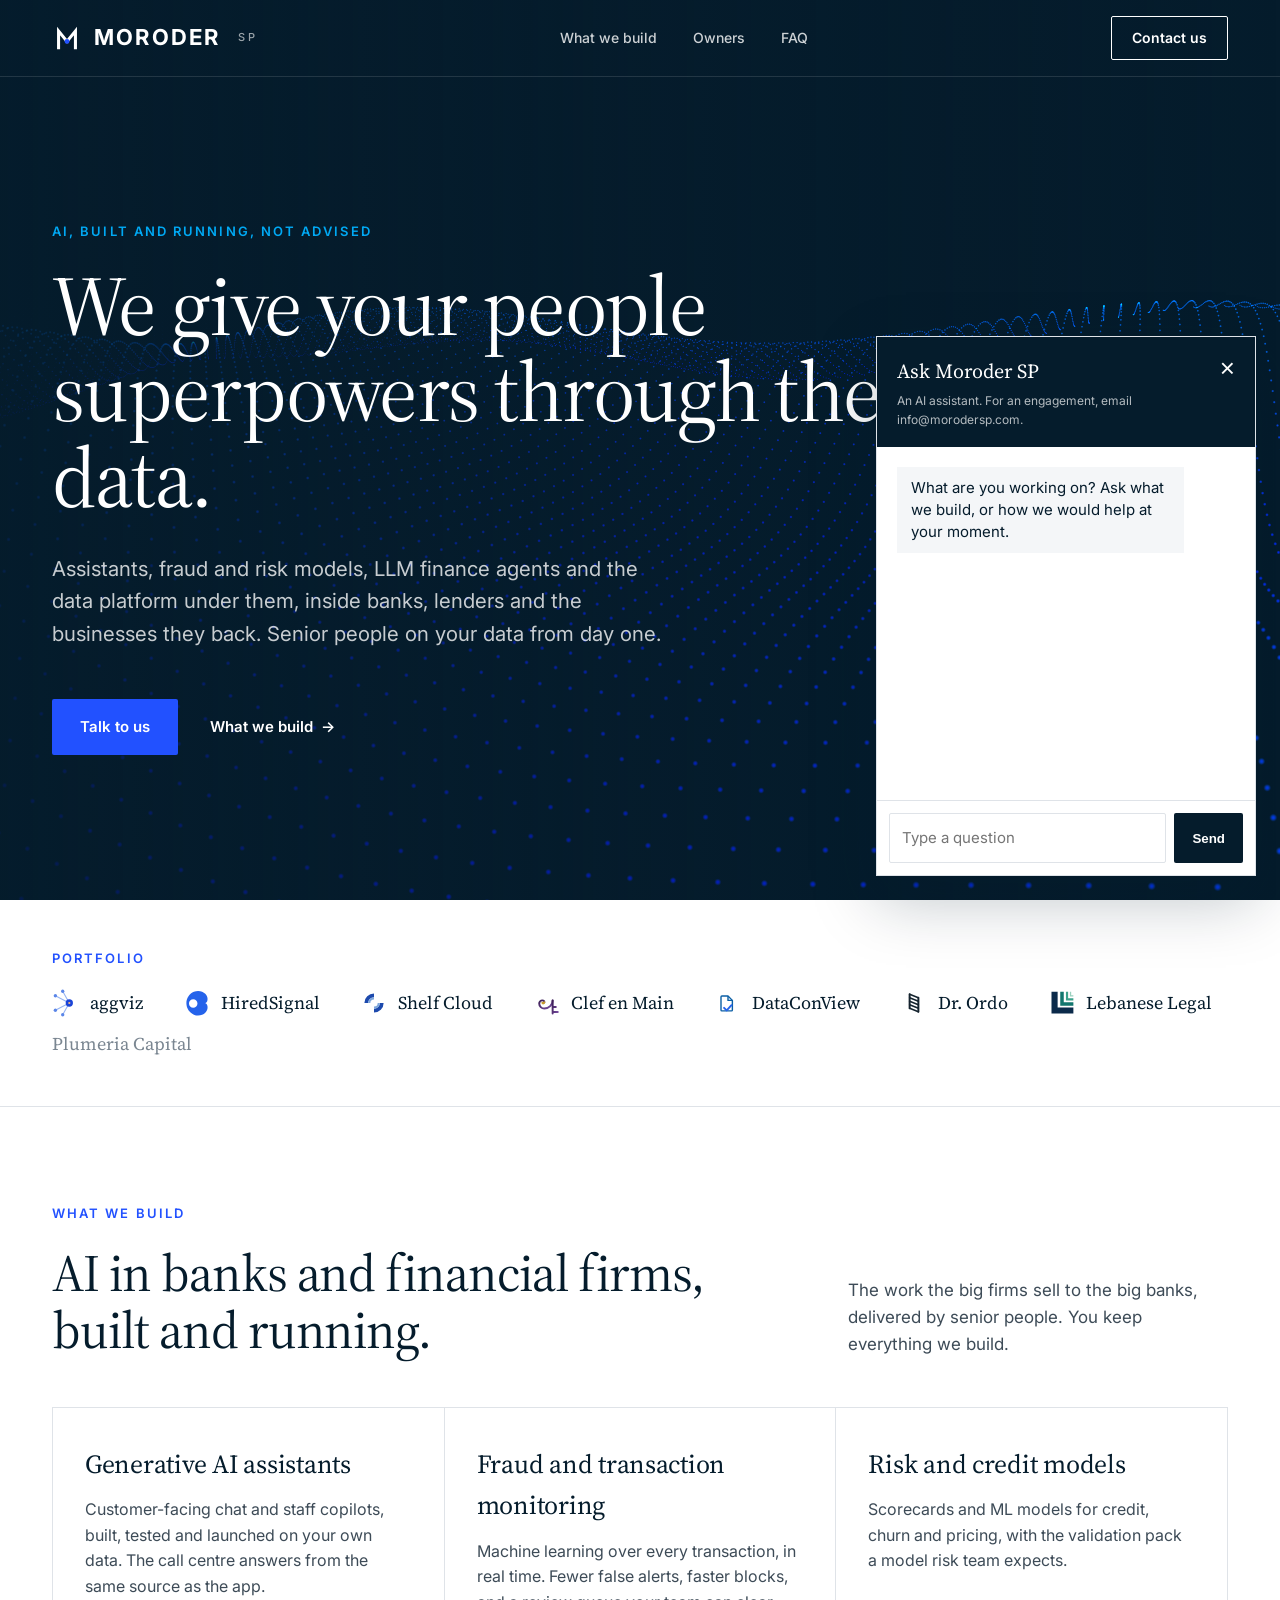
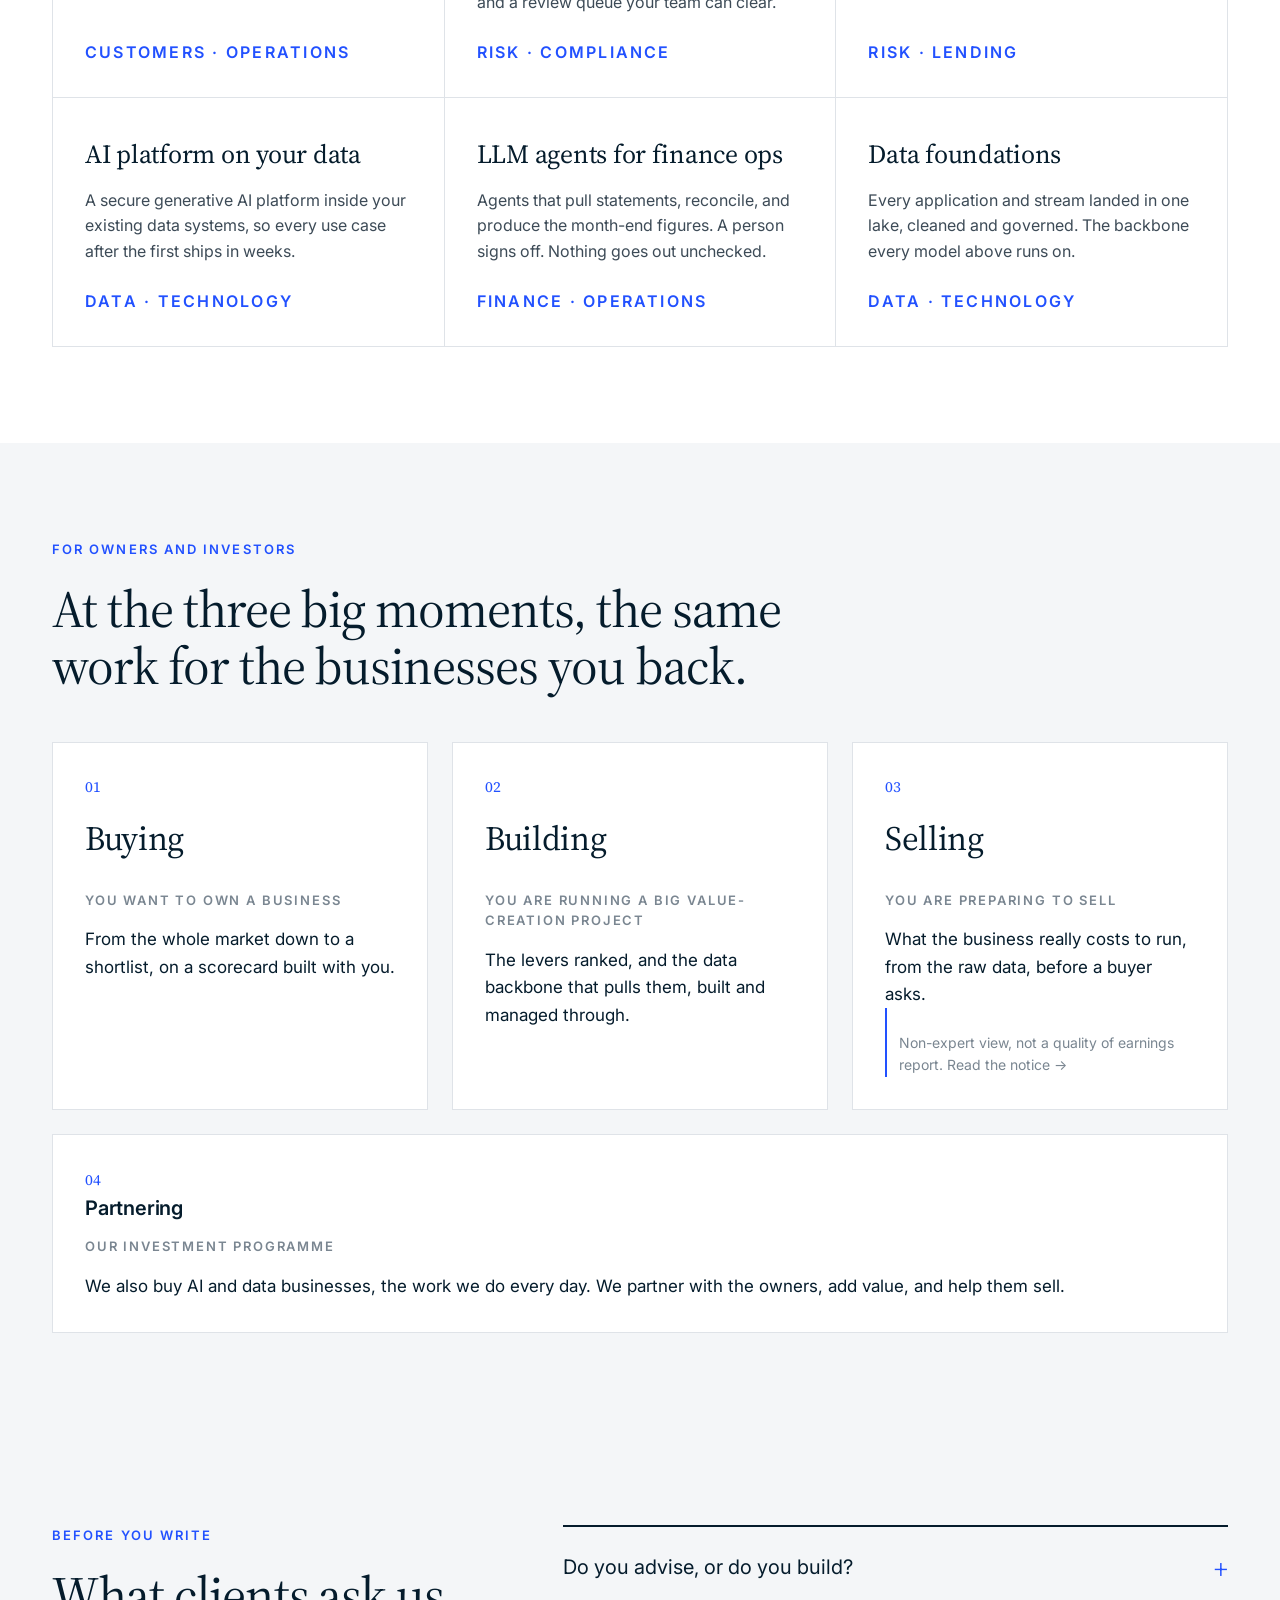
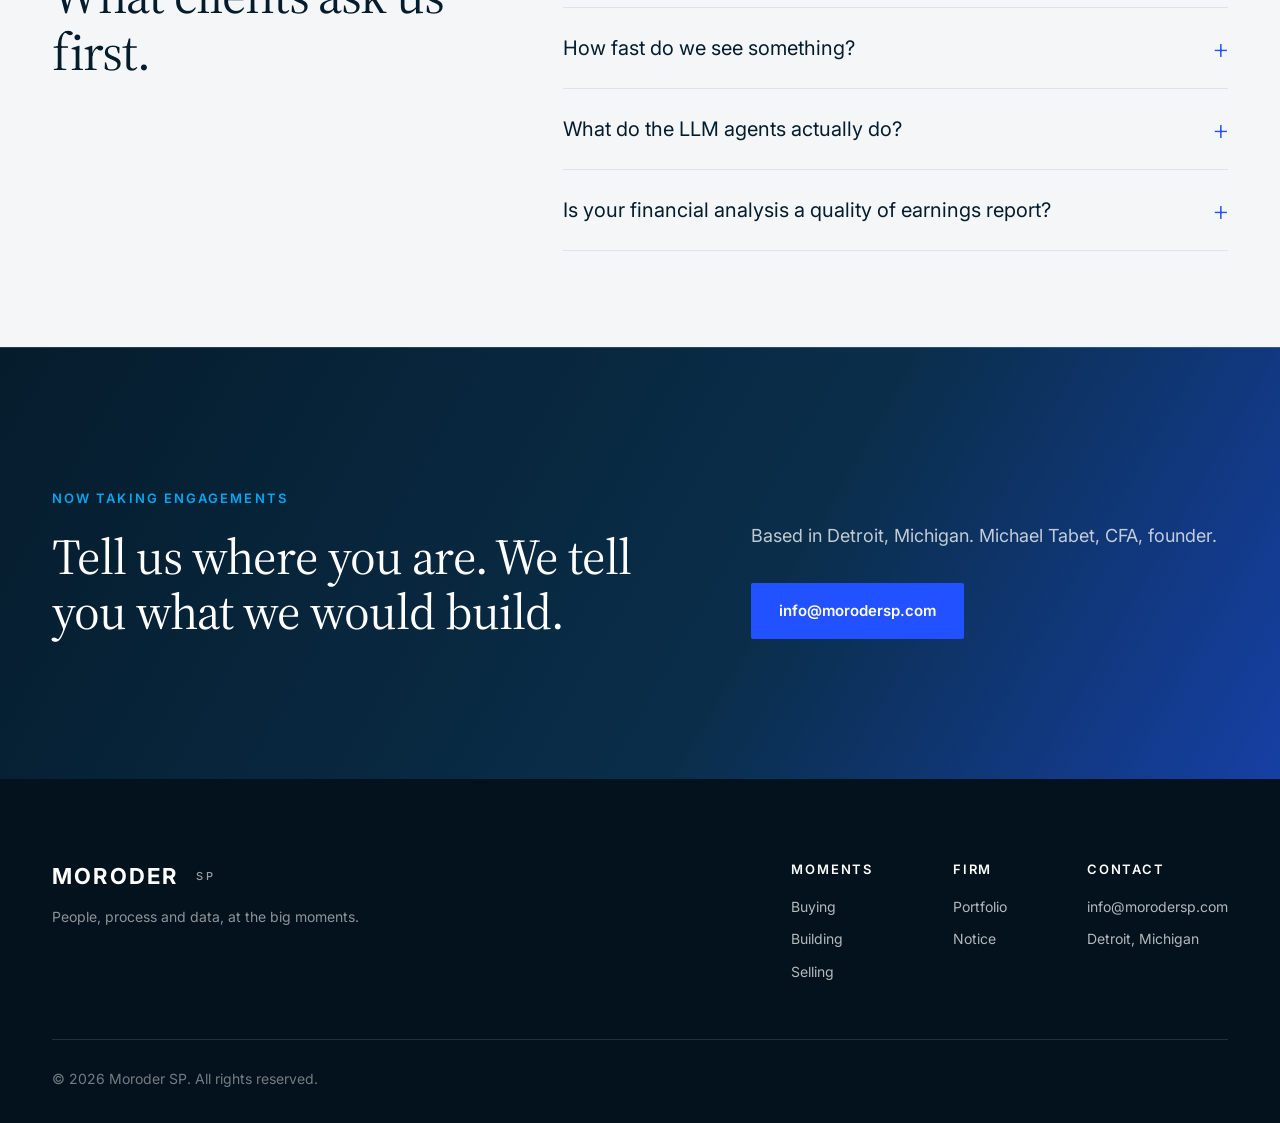
==== commit d94c7d39: "Clients wall is the portfolio Co-Authored-By: Claude Opus 5.5 <noreply@anthropic.com>" ====
--- a/index.html
+++ b/index.html
@@ -1 +1 @@
-<!DOCTYPE html><html lang="en"><head><meta charset="utf-8"><meta name="viewport" content="width=device-width, initial-scale=1"><title>Moroder SP | AI for banks and financial firms</title><meta name="description" content="AI built and running in banks and financial firms: generative AI assistants, fraud and risk models, LLM finance agents and the data platform under them. Moroder SP."><link rel="icon" href="/favicon.ico" sizes="48x48"><link rel="icon" href="/favicon.svg" type="image/svg+xml"><link rel="apple-touch-icon" href="/apple-touch-icon.png"><link rel="manifest" href="/site.webmanifest"><meta name="theme-color" content="#051c2c"><link rel="preconnect" href="https://fonts.googleapis.com"><link rel="preconnect" href="https://fonts.gstatic.com" crossorigin><link href="https://fonts.googleapis.com/css2?family=Inter:wght@400;500;600;700&family=Source+Serif+4:opsz,wght@8..60,400;8..60,500;8..60,600&display=swap" rel="stylesheet"><link rel="stylesheet" href="/_astro/Footer.BNx3MuON.css"><link rel="stylesheet" href="/_astro/index.Cos0Dv5F.css"></head><body><header class="nav" id="nav" data-astro-cid-wpvy4v7s><div class="wrap nav-in" data-astro-cid-wpvy4v7s><a href="/" class="logo" aria-label="Moroder SP home" data-astro-cid-wpvy4v7s><svg viewBox="0 0 64 64" aria-hidden="true" data-astro-cid-wpvy4v7s><g transform="translate(0 3)" data-astro-cid-wpvy4v7s><polyline points="14,50 14,14 32,36.25 50,14 50,50" fill="none" stroke="currentColor" stroke-width="6.5" stroke-linejoin="miter" stroke-linecap="square" data-astro-cid-wpvy4v7s></polyline><circle cx="32" cy="36.25" r="5.2" fill="#2251ff" data-astro-cid-wpvy4v7s></circle></g></svg>MORODER<span data-astro-cid-wpvy4v7s>SP</span></a><nav class="links" data-astro-cid-wpvy4v7s><a href="/#what" data-astro-cid-wpvy4v7s>What we build</a><a href="/#moments" data-astro-cid-wpvy4v7s>Owners</a><a href="/#faq" data-astro-cid-wpvy4v7s>FAQ</a></nav><a href="mailto:info@morodersp.com" class="nav-cta" data-astro-cid-wpvy4v7s>Contact us</a></div></header><script type="module">var e=document.getElementById(`nav`);if(e&&!e.hasAttribute(`data-always-solid`)){let t=()=>e.classList.toggle(`solid`,window.scrollY>window.innerHeight*.85);window.addEventListener(`scroll`,t,{passive:!0}),t()}</script><main id="top" data-astro-cid-lcdefpme><section class="hero" data-astro-cid-lcdefpme><canvas id="hero-canvas" aria-hidden="true" data-astro-cid-vvmjtjv6></canvas><script type="module" src="/_astro/HeroCanvas.astro_astro_type_script_index_0_lang.BwEJAw3G.js"></script><div class="hero-shade" data-astro-cid-lcdefpme></div><div class="wrap hero-in" data-astro-cid-lcdefpme><p class="eyebrow light" data-astro-cid-lcdefpme>AI, built and running, not advised</p><h1 data-astro-cid-lcdefpme>We give your people superpowers through the data.</h1><p class="hero-lead" data-astro-cid-lcdefpme>Assistants, fraud and risk models, LLM finance agents and the data platform under them, inside banks, lenders and the businesses they back. Senior people on your data from day one.</p><div class="hero-cta" data-astro-cid-lcdefpme><a href="mailto:info@morodersp.com" class="btn btn-blue" data-astro-cid-lcdefpme>Talk to us</a><a href="#what" class="link-arrow light" data-astro-cid-lcdefpme>What we build <span data-astro-cid-lcdefpme>→</span></a></div></div></section><section class="logos" data-astro-cid-lcdefpme><div class="wrap" data-astro-cid-lcdefpme><p class="eyebrow" data-astro-cid-lcdefpme>Clients</p><ul class="wall" data-astro-cid-lcdefpme><li data-astro-cid-lcdefpme><a href="/work/aggviz/" data-astro-cid-lcdefpme><img src="/clients/aggviz.svg" alt="" width="28" height="28" data-astro-cid-lcdefpme>aggviz</a></li><li data-astro-cid-lcdefpme><a href="/work/hiredsignal/" data-astro-cid-lcdefpme><img src="/clients/hiredsignal.svg" alt="" width="28" height="28" data-astro-cid-lcdefpme>HiredSignal</a></li><li data-astro-cid-lcdefpme><a href="/work/shelf-cloud/" data-astro-cid-lcdefpme><img src="/clients/shelf-cloud.svg" alt="" width="28" height="28" data-astro-cid-lcdefpme>Shelf Cloud</a></li><li data-astro-cid-lcdefpme><a href="/work/clef-en-main/" data-astro-cid-lcdefpme><img src="/clients/clef-en-main.svg" alt="" width="28" height="28" data-astro-cid-lcdefpme>Clef en Main</a></li><li data-astro-cid-lcdefpme><a href="/work/dataconview/" data-astro-cid-lcdefpme><img src="/clients/dataconview.svg" alt="" width="28" height="28" data-astro-cid-lcdefpme>DataConView</a></li><li data-astro-cid-lcdefpme><a href="/work/dr-ordo/" data-astro-cid-lcdefpme><img src="/clients/dr-ordo.svg" alt="" width="28" height="28" data-astro-cid-lcdefpme>Dr. Ordo</a></li><li data-astro-cid-lcdefpme><a href="/work/lebanese-legal/" data-astro-cid-lcdefpme><img src="/clients/lebanese-legal.svg" alt="" width="28" height="28" data-astro-cid-lcdefpme>Lebanese Legal</a></li><li data-astro-cid-lcdefpme><span data-astro-cid-lcdefpme>Plumeria Capital</span></li></ul></div></section><section id="what" class="section" data-astro-cid-lcdefpme><div class="wrap" data-astro-cid-lcdefpme><div class="head head-row" data-astro-cid-lcdefpme><div data-astro-cid-lcdefpme><p class="eyebrow" data-astro-cid-lcdefpme>What we build</p><h2 data-astro-cid-lcdefpme>AI in banks and financial firms, built and running.</h2></div><p class="head-note" data-astro-cid-lcdefpme>The work the big firms sell to the big banks, delivered by senior people. You keep everything we build.</p></div><ul class="services" data-astro-cid-lcdefpme><li data-astro-cid-lcdefpme><h3 data-astro-cid-lcdefpme>Generative AI assistants</h3><p data-astro-cid-lcdefpme>Customer-facing chat and staff copilots, built, tested and launched on your own data. The call centre answers from the same source as the app.</p><p class="svc-moments" data-astro-cid-lcdefpme>Customers · Operations</p></li><li data-astro-cid-lcdefpme><h3 data-astro-cid-lcdefpme>Fraud and transaction monitoring</h3><p data-astro-cid-lcdefpme>Machine learning over every transaction, in real time. Fewer false alerts, faster blocks, and a review queue your team can clear.</p><p class="svc-moments" data-astro-cid-lcdefpme>Risk · Compliance</p></li><li data-astro-cid-lcdefpme><h3 data-astro-cid-lcdefpme>Risk and credit models</h3><p data-astro-cid-lcdefpme>Scorecards and ML models for credit, churn and pricing, with the validation pack a model risk team expects.</p><p class="svc-moments" data-astro-cid-lcdefpme>Risk · Lending</p></li><li data-astro-cid-lcdefpme><h3 data-astro-cid-lcdefpme>AI platform on your data</h3><p data-astro-cid-lcdefpme>A secure generative AI platform inside your existing data systems, so every use case after the first ships in weeks.</p><p class="svc-moments" data-astro-cid-lcdefpme>Data · Technology</p></li><li data-astro-cid-lcdefpme><h3 data-astro-cid-lcdefpme>LLM agents for finance ops</h3><p data-astro-cid-lcdefpme>Agents that pull statements, reconcile, and produce the month-end figures. A person signs off. Nothing goes out unchecked.</p><p class="svc-moments" data-astro-cid-lcdefpme>Finance · Operations</p></li><li data-astro-cid-lcdefpme><h3 data-astro-cid-lcdefpme>Data foundations</h3><p data-astro-cid-lcdefpme>Every application and stream landed in one lake, cleaned and governed. The backbone every model above runs on.</p><p class="svc-moments" data-astro-cid-lcdefpme>Data · Technology</p></li></ul></div></section><section id="moments" class="section soft" data-astro-cid-lcdefpme><div class="wrap" data-astro-cid-lcdefpme><div class="head" data-astro-cid-lcdefpme><p class="eyebrow" data-astro-cid-lcdefpme>For owners and investors</p><h2 data-astro-cid-lcdefpme>At the three big moments, the same work for the businesses you back.</h2></div><ul class="moments" data-astro-cid-lcdefpme><li id="buying" data-astro-cid-lcdefpme><span class="moment-n" data-astro-cid-lcdefpme>01</span><h3 data-astro-cid-lcdefpme>Buying</h3><p class="moment-when" data-astro-cid-lcdefpme>You want to own a business</p><p class="moment-title" data-astro-cid-lcdefpme>From the whole market down to a shortlist, on a scorecard built with you.</p></li><li id="building" data-astro-cid-lcdefpme><span class="moment-n" data-astro-cid-lcdefpme>02</span><h3 data-astro-cid-lcdefpme>Building</h3><p class="moment-when" data-astro-cid-lcdefpme>You are running a big value-creation project</p><p class="moment-title" data-astro-cid-lcdefpme>The levers ranked, and the data backbone that pulls them, built and managed through.</p></li><li id="selling" data-astro-cid-lcdefpme><span class="moment-n" data-astro-cid-lcdefpme>03</span><h3 data-astro-cid-lcdefpme>Selling</h3><p class="moment-when" data-astro-cid-lcdefpme>You are preparing to sell</p><p class="moment-title" data-astro-cid-lcdefpme>What the business really costs to run, from the raw data, before a buyer asks.</p><a href="/notice/" class="note" data-astro-cid-lcdefpme>Non-expert view, not a quality of earnings report. Read the notice →</a></li></ul><div class="invest" data-astro-cid-lcdefpme style="margin-top:24px;border:1px solid var(--line);background:#fff;padding:32px"><span class="moment-n" data-astro-cid-lcdefpme>04</span><h3 data-astro-cid-lcdefpme>Partnering</h3><p class="moment-when" data-astro-cid-lcdefpme>Our investment programme</p><p class="moment-title" data-astro-cid-lcdefpme>We also buy AI and data businesses, the work we do every day. We partner with the owners, add value, and help them sell.</p></div></div></section><section id="faq" class="section soft" data-astro-cid-lcdefpme><div class="wrap faq-in" data-astro-cid-lcdefpme><div class="faq-side" data-astro-cid-lcdefpme><p class="eyebrow" data-astro-cid-lcdefpme>Before you write</p><h2 data-astro-cid-lcdefpme>What clients ask us first.</h2></div><div class="faq-list" data-astro-cid-lcdefpme><details data-astro-cid-lcdefpme><summary data-astro-cid-lcdefpme>Do you advise, or do you build?</summary><p data-astro-cid-lcdefpme>We build. The output of every engagement is something you keep running: a model, a data lake, a set of agents, dashboards. The advice comes with it, not instead of it.</p></details><details data-astro-cid-lcdefpme><summary data-astro-cid-lcdefpme>How fast do we see something?</summary><p data-astro-cid-lcdefpme>First numbers from your own data inside two weeks. The model and the lake stay yours when we leave.</p></details><details data-astro-cid-lcdefpme><summary data-astro-cid-lcdefpme>What do the LLM agents actually do?</summary><p data-astro-cid-lcdefpme>They do the finance work your team does by hand: pull statements, match transactions, produce the month-end figures and check them against the source. A person signs off. Nothing goes out unchecked.</p></details><details data-astro-cid-lcdefpme><summary data-astro-cid-lcdefpme>Is your financial analysis a quality of earnings report?</summary><p data-astro-cid-lcdefpme>No. It is a non-expert view of what the business really costs to run, built from the raw data. Buyers still commission their own QoE. Our work means you know the answer before they do.</p></details></div></div></section><section class="contact" data-astro-cid-lcdefpme><div class="wrap contact-in" data-astro-cid-lcdefpme><div data-astro-cid-lcdefpme><p class="eyebrow light" data-astro-cid-lcdefpme>Now taking engagements</p><h2 data-astro-cid-lcdefpme>Tell us where you are. We tell you what we would build.</h2></div><div class="contact-side" data-astro-cid-lcdefpme><p data-astro-cid-lcdefpme>Based in Detroit, Michigan. Michael Tabet, CFA, founder.</p><a href="mailto:info@morodersp.com" class="btn btn-blue" data-astro-cid-lcdefpme>info@morodersp.com</a></div></div></section></main><footer class="foot" data-astro-cid-jo6i4kqk><div class="wrap" data-astro-cid-jo6i4kqk><div class="foot-top" data-astro-cid-jo6i4kqk><div data-astro-cid-jo6i4kqk><span class="logo" data-astro-cid-jo6i4kqk>MORODER<span data-astro-cid-jo6i4kqk>SP</span></span><p class="foot-tag" data-astro-cid-jo6i4kqk>People, process and data, at the big moments.</p></div><div class="foot-cols" data-astro-cid-jo6i4kqk><div data-astro-cid-jo6i4kqk><h4 data-astro-cid-jo6i4kqk>Moments</h4><a href="/#buying" data-astro-cid-jo6i4kqk>Buying</a><a href="/#building" data-astro-cid-jo6i4kqk>Building</a><a href="/#selling" data-astro-cid-jo6i4kqk>Selling</a></div><div data-astro-cid-jo6i4kqk><h4 data-astro-cid-jo6i4kqk>Firm</h4><a href="/#clients" data-astro-cid-jo6i4kqk>Clients</a><a href="/notice/" data-astro-cid-jo6i4kqk>Notice</a></div><div data-astro-cid-jo6i4kqk><h4 data-astro-cid-jo6i4kqk>Contact</h4><a href="mailto:info@morodersp.com" data-astro-cid-jo6i4kqk>info@morodersp.com</a><span data-astro-cid-jo6i4kqk>Detroit, Michigan</span></div></div></div><div class="foot-bot" data-astro-cid-jo6i4kqk>© 2026 Moroder SP. All rights reserved.</div></div></footer><div class="chat" data-sitekey data-email="info@morodersp.com" data-astro-cid-r7wgiqdd><p class="chat-teaser" aria-hidden="true" data-astro-cid-r7wgiqdd>Questions about AI in finance? Ask us.</p><button class="chat-open" type="button" aria-expanded="false" aria-controls="chat-panel" data-astro-cid-r7wgiqdd><span class="chat-dot" data-astro-cid-r7wgiqdd></span>Ask us</button><section id="chat-panel" class="chat-panel" hidden aria-label="Chat with Moroder SP" data-astro-cid-r7wgiqdd><header data-astro-cid-r7wgiqdd><div data-astro-cid-r7wgiqdd><p class="chat-title" data-astro-cid-r7wgiqdd>Ask Moroder SP</p><p class="chat-sub" data-astro-cid-r7wgiqdd>An AI assistant. For an engagement, email info@morodersp.com.</p></div><button class="chat-close" type="button" aria-label="Close chat" data-astro-cid-r7wgiqdd>×</button></header><ol class="chat-log" aria-live="polite" data-astro-cid-r7wgiqdd><li class="bot" data-astro-cid-r7wgiqdd>What are you working on? Ask what we build, or how we would help at your moment.</li></ol><form class="chat-form" autocomplete="off" data-astro-cid-r7wgiqdd><input class="chat-hp" name="website" tabindex="-1" aria-hidden="true" data-astro-cid-r7wgiqdd><div class="chat-ts" data-astro-cid-r7wgiqdd></div><div class="chat-row" data-astro-cid-r7wgiqdd><input name="q" maxlength="1000" placeholder="Type a question" aria-label="Your question" required data-astro-cid-r7wgiqdd><button type="submit" data-astro-cid-r7wgiqdd>Send</button></div></form></section></div><script type="module">var e=document.querySelector(`.chat`),t=e.querySelector(`.chat-open`),n=e.querySelector(`.chat-panel`),r=e.querySelector(`.chat-close`),i=e.querySelector(`.chat-log`),a=e.querySelector(`.chat-form`),o=a.querySelector(`input[name="q"]`),s=a.querySelector(`.chat-hp`),c=a.querySelector(`button[type="submit"]`),l=e.dataset.sitekey||``,u=e.dataset.email||``,d=performance.now(),f=[],p=``,m,h=()=>window.turnstile;function g(){if(!l||document.getElementById(`cf-ts`))return;let t=document.createElement(`script`);t.id=`cf-ts`,t.src=`https://challenges.cloudflare.com/turnstile/v0/api.js?render=explicit`,t.async=!0,t.onload=()=>{m=h()?.render(e.querySelector(`.chat-ts`),{sitekey:l,appearance:`interaction-only`,callback:e=>p=e,"expired-callback":()=>p=``})},document.head.appendChild(t)}function _(e,t){let n=document.createElement(`li`);return n.className=e,n.textContent=t,i.appendChild(n),i.scrollTop=i.scrollHeight,n}function v(r,i=!0){n.hidden=!r,t.setAttribute(`aria-expanded`,String(r)),e.classList.toggle(`is-open`,r),e.classList.remove(`has-teaser`),r&&(g(),i&&o.focus())}t.addEventListener(`click`,()=>v(n.hidden)),r.addEventListener(`click`,()=>{v(!1);try{sessionStorage.setItem(`chat-dismissed`,`1`)}catch{}});var y=!1;try{y=sessionStorage.getItem(`chat-dismissed`)===`1`}catch{}y||setTimeout(()=>{n.hidden&&(window.matchMedia(`(min-width: 761px)`).matches?v(!0,!1):e.classList.add(`has-teaser`))},6e3),a.addEventListener(`submit`,async e=>{e.preventDefault();let t=o.value.trim();if(!t)return;if(l&&!p){_(`bot`,`One moment, checking you are not a bot. Try again in a second.`);return}_(`me`,t),f.push({role:`user`,content:t}),o.value=``,c.disabled=!0;let n=_(`bot`,`…`);try{let e=await fetch(`/api/chat`,{method:`POST`,headers:{"Content-Type":`application/json`},body:JSON.stringify({messages:f.slice(-8),token:p,website:s.value,elapsed:Math.round(performance.now()-d)})}),t=await e.json().catch(()=>({}));n.textContent=e.ok&&t.reply?t.reply:t.error||`Something went wrong. Email ${u}.`,e.ok&&t.reply&&f.push({role:`assistant`,content:t.reply})}catch{n.textContent=`Something went wrong. Email ${u}.`}finally{c.disabled=!1,p=``,m&&h()?.reset(m)}});</script></body></html><script type="module">var e=new IntersectionObserver(t=>{for(let n of t)n.isIntersecting&&(n.target.classList.add(`in`),e.unobserve(n.target))},{threshold:.12});document.querySelectorAll(`.services li, .moments li`).forEach(t=>{t.classList.add(`reveal`),e.observe(t)});</script>+<!DOCTYPE html><html lang="en"><head><meta charset="utf-8"><meta name="viewport" content="width=device-width, initial-scale=1"><title>Moroder SP | AI for banks and financial firms</title><meta name="description" content="AI built and running in banks and financial firms: generative AI assistants, fraud and risk models, LLM finance agents and the data platform under them. Moroder SP."><link rel="icon" href="/favicon.ico" sizes="48x48"><link rel="icon" href="/favicon.svg" type="image/svg+xml"><link rel="apple-touch-icon" href="/apple-touch-icon.png"><link rel="manifest" href="/site.webmanifest"><meta name="theme-color" content="#051c2c"><link rel="preconnect" href="https://fonts.googleapis.com"><link rel="preconnect" href="https://fonts.gstatic.com" crossorigin><link href="https://fonts.googleapis.com/css2?family=Inter:wght@400;500;600;700&family=Source+Serif+4:opsz,wght@8..60,400;8..60,500;8..60,600&display=swap" rel="stylesheet"><link rel="stylesheet" href="/_astro/Footer.BNx3MuON.css"><link rel="stylesheet" href="/_astro/index.Cos0Dv5F.css"></head><body><header class="nav" id="nav" data-astro-cid-wpvy4v7s><div class="wrap nav-in" data-astro-cid-wpvy4v7s><a href="/" class="logo" aria-label="Moroder SP home" data-astro-cid-wpvy4v7s><svg viewBox="0 0 64 64" aria-hidden="true" data-astro-cid-wpvy4v7s><g transform="translate(0 3)" data-astro-cid-wpvy4v7s><polyline points="14,50 14,14 32,36.25 50,14 50,50" fill="none" stroke="currentColor" stroke-width="6.5" stroke-linejoin="miter" stroke-linecap="square" data-astro-cid-wpvy4v7s></polyline><circle cx="32" cy="36.25" r="5.2" fill="#2251ff" data-astro-cid-wpvy4v7s></circle></g></svg>MORODER<span data-astro-cid-wpvy4v7s>SP</span></a><nav class="links" data-astro-cid-wpvy4v7s><a href="/#what" data-astro-cid-wpvy4v7s>What we build</a><a href="/#moments" data-astro-cid-wpvy4v7s>Owners</a><a href="/#faq" data-astro-cid-wpvy4v7s>FAQ</a></nav><a href="mailto:info@morodersp.com" class="nav-cta" data-astro-cid-wpvy4v7s>Contact us</a></div></header><script type="module">var e=document.getElementById(`nav`);if(e&&!e.hasAttribute(`data-always-solid`)){let t=()=>e.classList.toggle(`solid`,window.scrollY>window.innerHeight*.85);window.addEventListener(`scroll`,t,{passive:!0}),t()}</script><main id="top" data-astro-cid-lcdefpme><section class="hero" data-astro-cid-lcdefpme><canvas id="hero-canvas" aria-hidden="true" data-astro-cid-vvmjtjv6></canvas><script type="module" src="/_astro/HeroCanvas.astro_astro_type_script_index_0_lang.BwEJAw3G.js"></script><div class="hero-shade" data-astro-cid-lcdefpme></div><div class="wrap hero-in" data-astro-cid-lcdefpme><p class="eyebrow light" data-astro-cid-lcdefpme>AI, built and running, not advised</p><h1 data-astro-cid-lcdefpme>We give your people superpowers through the data.</h1><p class="hero-lead" data-astro-cid-lcdefpme>Assistants, fraud and risk models, LLM finance agents and the data platform under them, inside banks, lenders and the businesses they back. Senior people on your data from day one.</p><div class="hero-cta" data-astro-cid-lcdefpme><a href="mailto:info@morodersp.com" class="btn btn-blue" data-astro-cid-lcdefpme>Talk to us</a><a href="#what" class="link-arrow light" data-astro-cid-lcdefpme>What we build <span data-astro-cid-lcdefpme>→</span></a></div></div></section><section class="logos" data-astro-cid-lcdefpme><div class="wrap" data-astro-cid-lcdefpme><p class="eyebrow" data-astro-cid-lcdefpme>Portfolio</p><ul class="wall" data-astro-cid-lcdefpme><li data-astro-cid-lcdefpme><a href="/work/aggviz/" data-astro-cid-lcdefpme><img src="/clients/aggviz.svg" alt="" width="28" height="28" data-astro-cid-lcdefpme>aggviz</a></li><li data-astro-cid-lcdefpme><a href="/work/hiredsignal/" data-astro-cid-lcdefpme><img src="/clients/hiredsignal.svg" alt="" width="28" height="28" data-astro-cid-lcdefpme>HiredSignal</a></li><li data-astro-cid-lcdefpme><a href="/work/shelf-cloud/" data-astro-cid-lcdefpme><img src="/clients/shelf-cloud.svg" alt="" width="28" height="28" data-astro-cid-lcdefpme>Shelf Cloud</a></li><li data-astro-cid-lcdefpme><a href="/work/clef-en-main/" data-astro-cid-lcdefpme><img src="/clients/clef-en-main.svg" alt="" width="28" height="28" data-astro-cid-lcdefpme>Clef en Main</a></li><li data-astro-cid-lcdefpme><a href="/work/dataconview/" data-astro-cid-lcdefpme><img src="/clients/dataconview.svg" alt="" width="28" height="28" data-astro-cid-lcdefpme>DataConView</a></li><li data-astro-cid-lcdefpme><a href="/work/dr-ordo/" data-astro-cid-lcdefpme><img src="/clients/dr-ordo.svg" alt="" width="28" height="28" data-astro-cid-lcdefpme>Dr. Ordo</a></li><li data-astro-cid-lcdefpme><a href="/work/lebanese-legal/" data-astro-cid-lcdefpme><img src="/clients/lebanese-legal.svg" alt="" width="28" height="28" data-astro-cid-lcdefpme>Lebanese Legal</a></li><li data-astro-cid-lcdefpme><span data-astro-cid-lcdefpme>Plumeria Capital</span></li></ul></div></section><section id="what" class="section" data-astro-cid-lcdefpme><div class="wrap" data-astro-cid-lcdefpme><div class="head head-row" data-astro-cid-lcdefpme><div data-astro-cid-lcdefpme><p class="eyebrow" data-astro-cid-lcdefpme>What we build</p><h2 data-astro-cid-lcdefpme>AI in banks and financial firms, built and running.</h2></div><p class="head-note" data-astro-cid-lcdefpme>The work the big firms sell to the big banks, delivered by senior people. You keep everything we build.</p></div><ul class="services" data-astro-cid-lcdefpme><li data-astro-cid-lcdefpme><h3 data-astro-cid-lcdefpme>Generative AI assistants</h3><p data-astro-cid-lcdefpme>Customer-facing chat and staff copilots, built, tested and launched on your own data. The call centre answers from the same source as the app.</p><p class="svc-moments" data-astro-cid-lcdefpme>Customers · Operations</p></li><li data-astro-cid-lcdefpme><h3 data-astro-cid-lcdefpme>Fraud and transaction monitoring</h3><p data-astro-cid-lcdefpme>Machine learning over every transaction, in real time. Fewer false alerts, faster blocks, and a review queue your team can clear.</p><p class="svc-moments" data-astro-cid-lcdefpme>Risk · Compliance</p></li><li data-astro-cid-lcdefpme><h3 data-astro-cid-lcdefpme>Risk and credit models</h3><p data-astro-cid-lcdefpme>Scorecards and ML models for credit, churn and pricing, with the validation pack a model risk team expects.</p><p class="svc-moments" data-astro-cid-lcdefpme>Risk · Lending</p></li><li data-astro-cid-lcdefpme><h3 data-astro-cid-lcdefpme>AI platform on your data</h3><p data-astro-cid-lcdefpme>A secure generative AI platform inside your existing data systems, so every use case after the first ships in weeks.</p><p class="svc-moments" data-astro-cid-lcdefpme>Data · Technology</p></li><li data-astro-cid-lcdefpme><h3 data-astro-cid-lcdefpme>LLM agents for finance ops</h3><p data-astro-cid-lcdefpme>Agents that pull statements, reconcile, and produce the month-end figures. A person signs off. Nothing goes out unchecked.</p><p class="svc-moments" data-astro-cid-lcdefpme>Finance · Operations</p></li><li data-astro-cid-lcdefpme><h3 data-astro-cid-lcdefpme>Data foundations</h3><p data-astro-cid-lcdefpme>Every application and stream landed in one lake, cleaned and governed. The backbone every model above runs on.</p><p class="svc-moments" data-astro-cid-lcdefpme>Data · Technology</p></li></ul></div></section><section id="moments" class="section soft" data-astro-cid-lcdefpme><div class="wrap" data-astro-cid-lcdefpme><div class="head" data-astro-cid-lcdefpme><p class="eyebrow" data-astro-cid-lcdefpme>For owners and investors</p><h2 data-astro-cid-lcdefpme>At the three big moments, the same work for the businesses you back.</h2></div><ul class="moments" data-astro-cid-lcdefpme><li id="buying" data-astro-cid-lcdefpme><span class="moment-n" data-astro-cid-lcdefpme>01</span><h3 data-astro-cid-lcdefpme>Buying</h3><p class="moment-when" data-astro-cid-lcdefpme>You want to own a business</p><p class="moment-title" data-astro-cid-lcdefpme>From the whole market down to a shortlist, on a scorecard built with you.</p></li><li id="building" data-astro-cid-lcdefpme><span class="moment-n" data-astro-cid-lcdefpme>02</span><h3 data-astro-cid-lcdefpme>Building</h3><p class="moment-when" data-astro-cid-lcdefpme>You are running a big value-creation project</p><p class="moment-title" data-astro-cid-lcdefpme>The levers ranked, and the data backbone that pulls them, built and managed through.</p></li><li id="selling" data-astro-cid-lcdefpme><span class="moment-n" data-astro-cid-lcdefpme>03</span><h3 data-astro-cid-lcdefpme>Selling</h3><p class="moment-when" data-astro-cid-lcdefpme>You are preparing to sell</p><p class="moment-title" data-astro-cid-lcdefpme>What the business really costs to run, from the raw data, before a buyer asks.</p><a href="/notice/" class="note" data-astro-cid-lcdefpme>Non-expert view, not a quality of earnings report. Read the notice →</a></li></ul><div class="invest" data-astro-cid-lcdefpme style="margin-top:24px;border:1px solid var(--line);background:#fff;padding:32px"><span class="moment-n" data-astro-cid-lcdefpme>04</span><h3 data-astro-cid-lcdefpme>Partnering</h3><p class="moment-when" data-astro-cid-lcdefpme>Our investment programme</p><p class="moment-title" data-astro-cid-lcdefpme>We also buy AI and data businesses, the work we do every day. We partner with the owners, add value, and help them sell.</p></div></div></section><section id="faq" class="section soft" data-astro-cid-lcdefpme><div class="wrap faq-in" data-astro-cid-lcdefpme><div class="faq-side" data-astro-cid-lcdefpme><p class="eyebrow" data-astro-cid-lcdefpme>Before you write</p><h2 data-astro-cid-lcdefpme>What clients ask us first.</h2></div><div class="faq-list" data-astro-cid-lcdefpme><details data-astro-cid-lcdefpme><summary data-astro-cid-lcdefpme>Do you advise, or do you build?</summary><p data-astro-cid-lcdefpme>We build. The output of every engagement is something you keep running: a model, a data lake, a set of agents, dashboards. The advice comes with it, not instead of it.</p></details><details data-astro-cid-lcdefpme><summary data-astro-cid-lcdefpme>How fast do we see something?</summary><p data-astro-cid-lcdefpme>First numbers from your own data inside two weeks. The model and the lake stay yours when we leave.</p></details><details data-astro-cid-lcdefpme><summary data-astro-cid-lcdefpme>What do the LLM agents actually do?</summary><p data-astro-cid-lcdefpme>They do the finance work your team does by hand: pull statements, match transactions, produce the month-end figures and check them against the source. A person signs off. Nothing goes out unchecked.</p></details><details data-astro-cid-lcdefpme><summary data-astro-cid-lcdefpme>Is your financial analysis a quality of earnings report?</summary><p data-astro-cid-lcdefpme>No. It is a non-expert view of what the business really costs to run, built from the raw data. Buyers still commission their own QoE. Our work means you know the answer before they do.</p></details></div></div></section><section class="contact" data-astro-cid-lcdefpme><div class="wrap contact-in" data-astro-cid-lcdefpme><div data-astro-cid-lcdefpme><p class="eyebrow light" data-astro-cid-lcdefpme>Now taking engagements</p><h2 data-astro-cid-lcdefpme>Tell us where you are. We tell you what we would build.</h2></div><div class="contact-side" data-astro-cid-lcdefpme><p data-astro-cid-lcdefpme>Based in Detroit, Michigan. Michael Tabet, CFA, founder.</p><a href="mailto:info@morodersp.com" class="btn btn-blue" data-astro-cid-lcdefpme>info@morodersp.com</a></div></div></section></main><footer class="foot" data-astro-cid-jo6i4kqk><div class="wrap" data-astro-cid-jo6i4kqk><div class="foot-top" data-astro-cid-jo6i4kqk><div data-astro-cid-jo6i4kqk><span class="logo" data-astro-cid-jo6i4kqk>MORODER<span data-astro-cid-jo6i4kqk>SP</span></span><p class="foot-tag" data-astro-cid-jo6i4kqk>People, process and data, at the big moments.</p></div><div class="foot-cols" data-astro-cid-jo6i4kqk><div data-astro-cid-jo6i4kqk><h4 data-astro-cid-jo6i4kqk>Moments</h4><a href="/#buying" data-astro-cid-jo6i4kqk>Buying</a><a href="/#building" data-astro-cid-jo6i4kqk>Building</a><a href="/#selling" data-astro-cid-jo6i4kqk>Selling</a></div><div data-astro-cid-jo6i4kqk><h4 data-astro-cid-jo6i4kqk>Firm</h4><a href="/#clients" data-astro-cid-jo6i4kqk>Portfolio</a><a href="/notice/" data-astro-cid-jo6i4kqk>Notice</a></div><div data-astro-cid-jo6i4kqk><h4 data-astro-cid-jo6i4kqk>Contact</h4><a href="mailto:info@morodersp.com" data-astro-cid-jo6i4kqk>info@morodersp.com</a><span data-astro-cid-jo6i4kqk>Detroit, Michigan</span></div></div></div><div class="foot-bot" data-astro-cid-jo6i4kqk>© 2026 Moroder SP. All rights reserved.</div></div></footer><div class="chat" data-sitekey data-email="info@morodersp.com" data-astro-cid-r7wgiqdd><p class="chat-teaser" aria-hidden="true" data-astro-cid-r7wgiqdd>Questions about AI in finance? Ask us.</p><button class="chat-open" type="button" aria-expanded="false" aria-controls="chat-panel" data-astro-cid-r7wgiqdd><span class="chat-dot" data-astro-cid-r7wgiqdd></span>Ask us</button><section id="chat-panel" class="chat-panel" hidden aria-label="Chat with Moroder SP" data-astro-cid-r7wgiqdd><header data-astro-cid-r7wgiqdd><div data-astro-cid-r7wgiqdd><p class="chat-title" data-astro-cid-r7wgiqdd>Ask Moroder SP</p><p class="chat-sub" data-astro-cid-r7wgiqdd>An AI assistant. For an engagement, email info@morodersp.com.</p></div><button class="chat-close" type="button" aria-label="Close chat" data-astro-cid-r7wgiqdd>×</button></header><ol class="chat-log" aria-live="polite" data-astro-cid-r7wgiqdd><li class="bot" data-astro-cid-r7wgiqdd>What are you working on? Ask what we build, or how we would help at your moment.</li></ol><form class="chat-form" autocomplete="off" data-astro-cid-r7wgiqdd><input class="chat-hp" name="website" tabindex="-1" aria-hidden="true" data-astro-cid-r7wgiqdd><div class="chat-ts" data-astro-cid-r7wgiqdd></div><div class="chat-row" data-astro-cid-r7wgiqdd><input name="q" maxlength="1000" placeholder="Type a question" aria-label="Your question" required data-astro-cid-r7wgiqdd><button type="submit" data-astro-cid-r7wgiqdd>Send</button></div></form></section></div><script type="module">var e=document.querySelector(`.chat`),t=e.querySelector(`.chat-open`),n=e.querySelector(`.chat-panel`),r=e.querySelector(`.chat-close`),i=e.querySelector(`.chat-log`),a=e.querySelector(`.chat-form`),o=a.querySelector(`input[name="q"]`),s=a.querySelector(`.chat-hp`),c=a.querySelector(`button[type="submit"]`),l=e.dataset.sitekey||``,u=e.dataset.email||``,d=performance.now(),f=[],p=``,m,h=()=>window.turnstile;function g(){if(!l||document.getElementById(`cf-ts`))return;let t=document.createElement(`script`);t.id=`cf-ts`,t.src=`https://challenges.cloudflare.com/turnstile/v0/api.js?render=explicit`,t.async=!0,t.onload=()=>{m=h()?.render(e.querySelector(`.chat-ts`),{sitekey:l,appearance:`interaction-only`,callback:e=>p=e,"expired-callback":()=>p=``})},document.head.appendChild(t)}function _(e,t){let n=document.createElement(`li`);return n.className=e,n.textContent=t,i.appendChild(n),i.scrollTop=i.scrollHeight,n}function v(r,i=!0){n.hidden=!r,t.setAttribute(`aria-expanded`,String(r)),e.classList.toggle(`is-open`,r),e.classList.remove(`has-teaser`),r&&(g(),i&&o.focus())}t.addEventListener(`click`,()=>v(n.hidden)),r.addEventListener(`click`,()=>{v(!1);try{sessionStorage.setItem(`chat-dismissed`,`1`)}catch{}});var y=!1;try{y=sessionStorage.getItem(`chat-dismissed`)===`1`}catch{}y||setTimeout(()=>{n.hidden&&(window.matchMedia(`(min-width: 761px)`).matches?v(!0,!1):e.classList.add(`has-teaser`))},6e3),a.addEventListener(`submit`,async e=>{e.preventDefault();let t=o.value.trim();if(!t)return;if(l&&!p){_(`bot`,`One moment, checking you are not a bot. Try again in a second.`);return}_(`me`,t),f.push({role:`user`,content:t}),o.value=``,c.disabled=!0;let n=_(`bot`,`…`);try{let e=await fetch(`/api/chat`,{method:`POST`,headers:{"Content-Type":`application/json`},body:JSON.stringify({messages:f.slice(-8),token:p,website:s.value,elapsed:Math.round(performance.now()-d)})}),t=await e.json().catch(()=>({}));n.textContent=e.ok&&t.reply?t.reply:t.error||`Something went wrong. Email ${u}.`,e.ok&&t.reply&&f.push({role:`assistant`,content:t.reply})}catch{n.textContent=`Something went wrong. Email ${u}.`}finally{c.disabled=!1,p=``,m&&h()?.reset(m)}});</script></body></html><script type="module">var e=new IntersectionObserver(t=>{for(let n of t)n.isIntersecting&&(n.target.classList.add(`in`),e.unobserve(n.target))},{threshold:.12});document.querySelectorAll(`.services li, .moments li`).forEach(t=>{t.classList.add(`reveal`),e.observe(t)});</script>
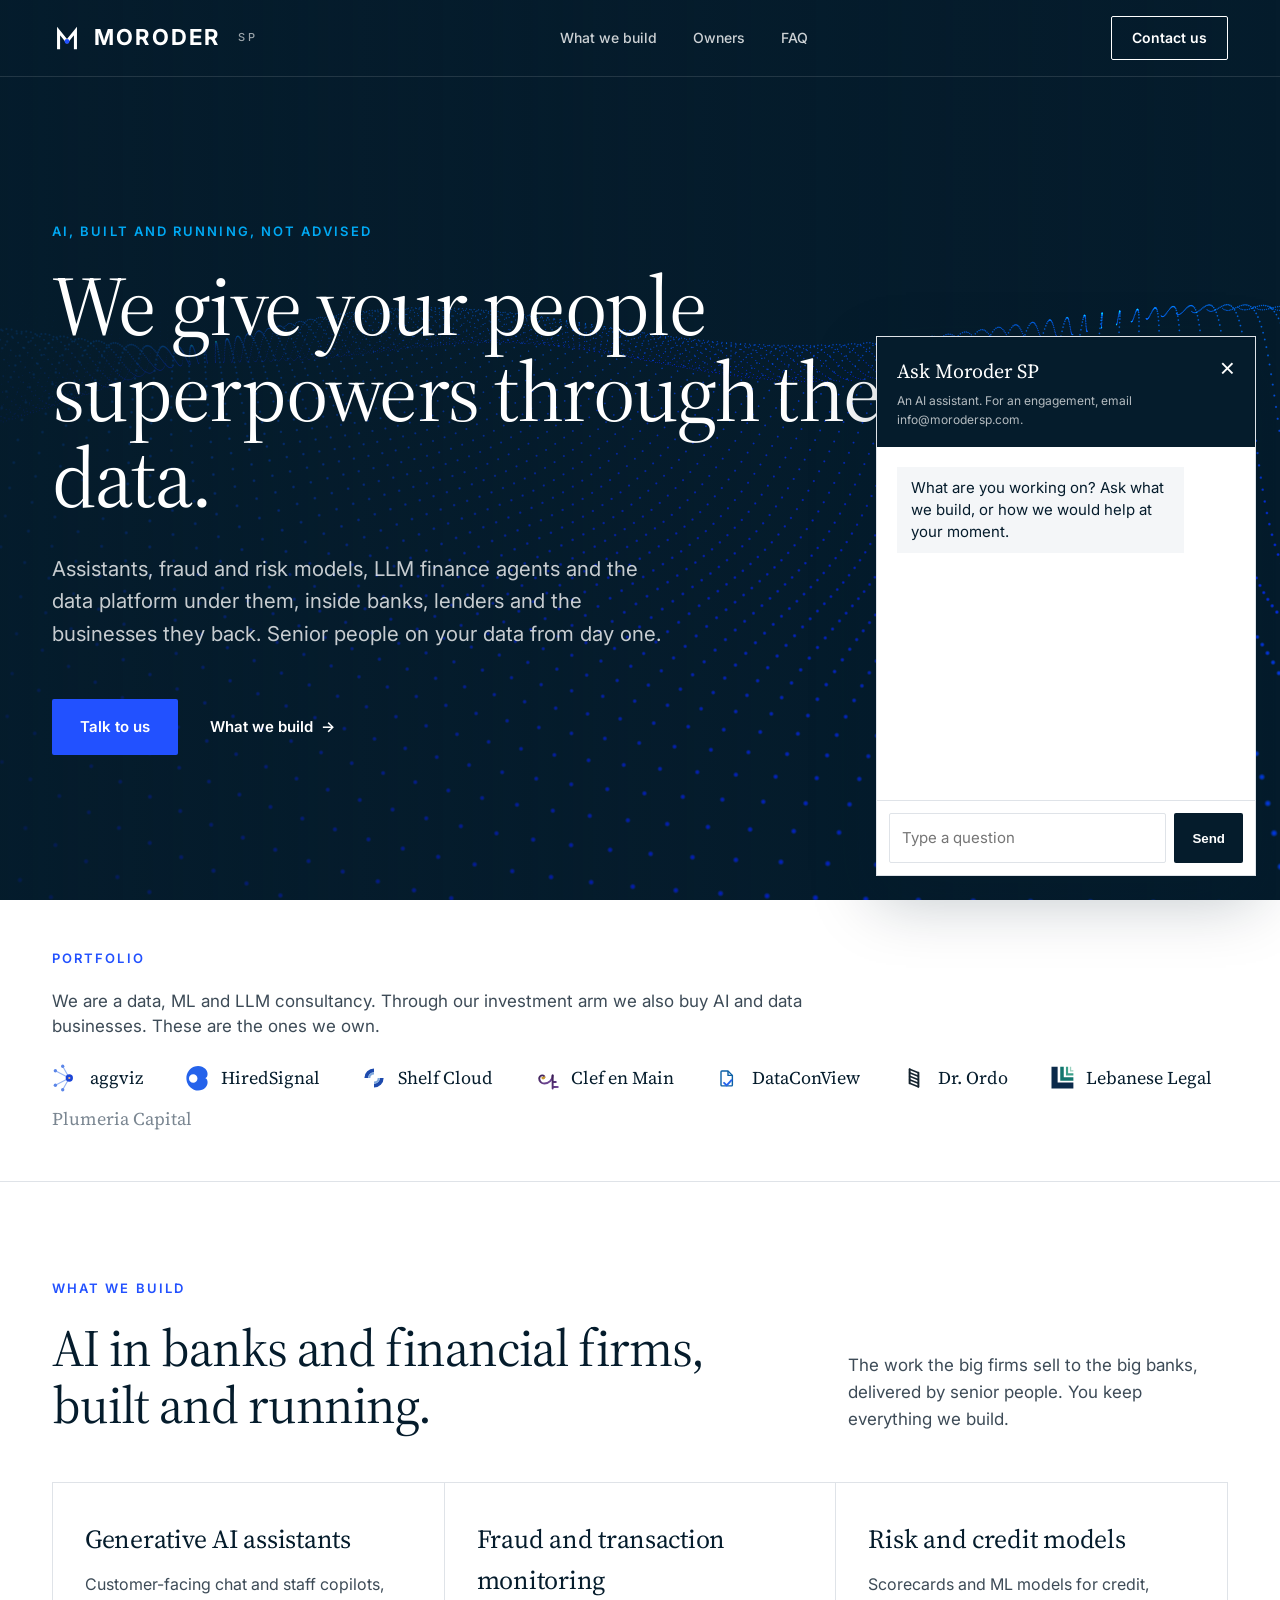
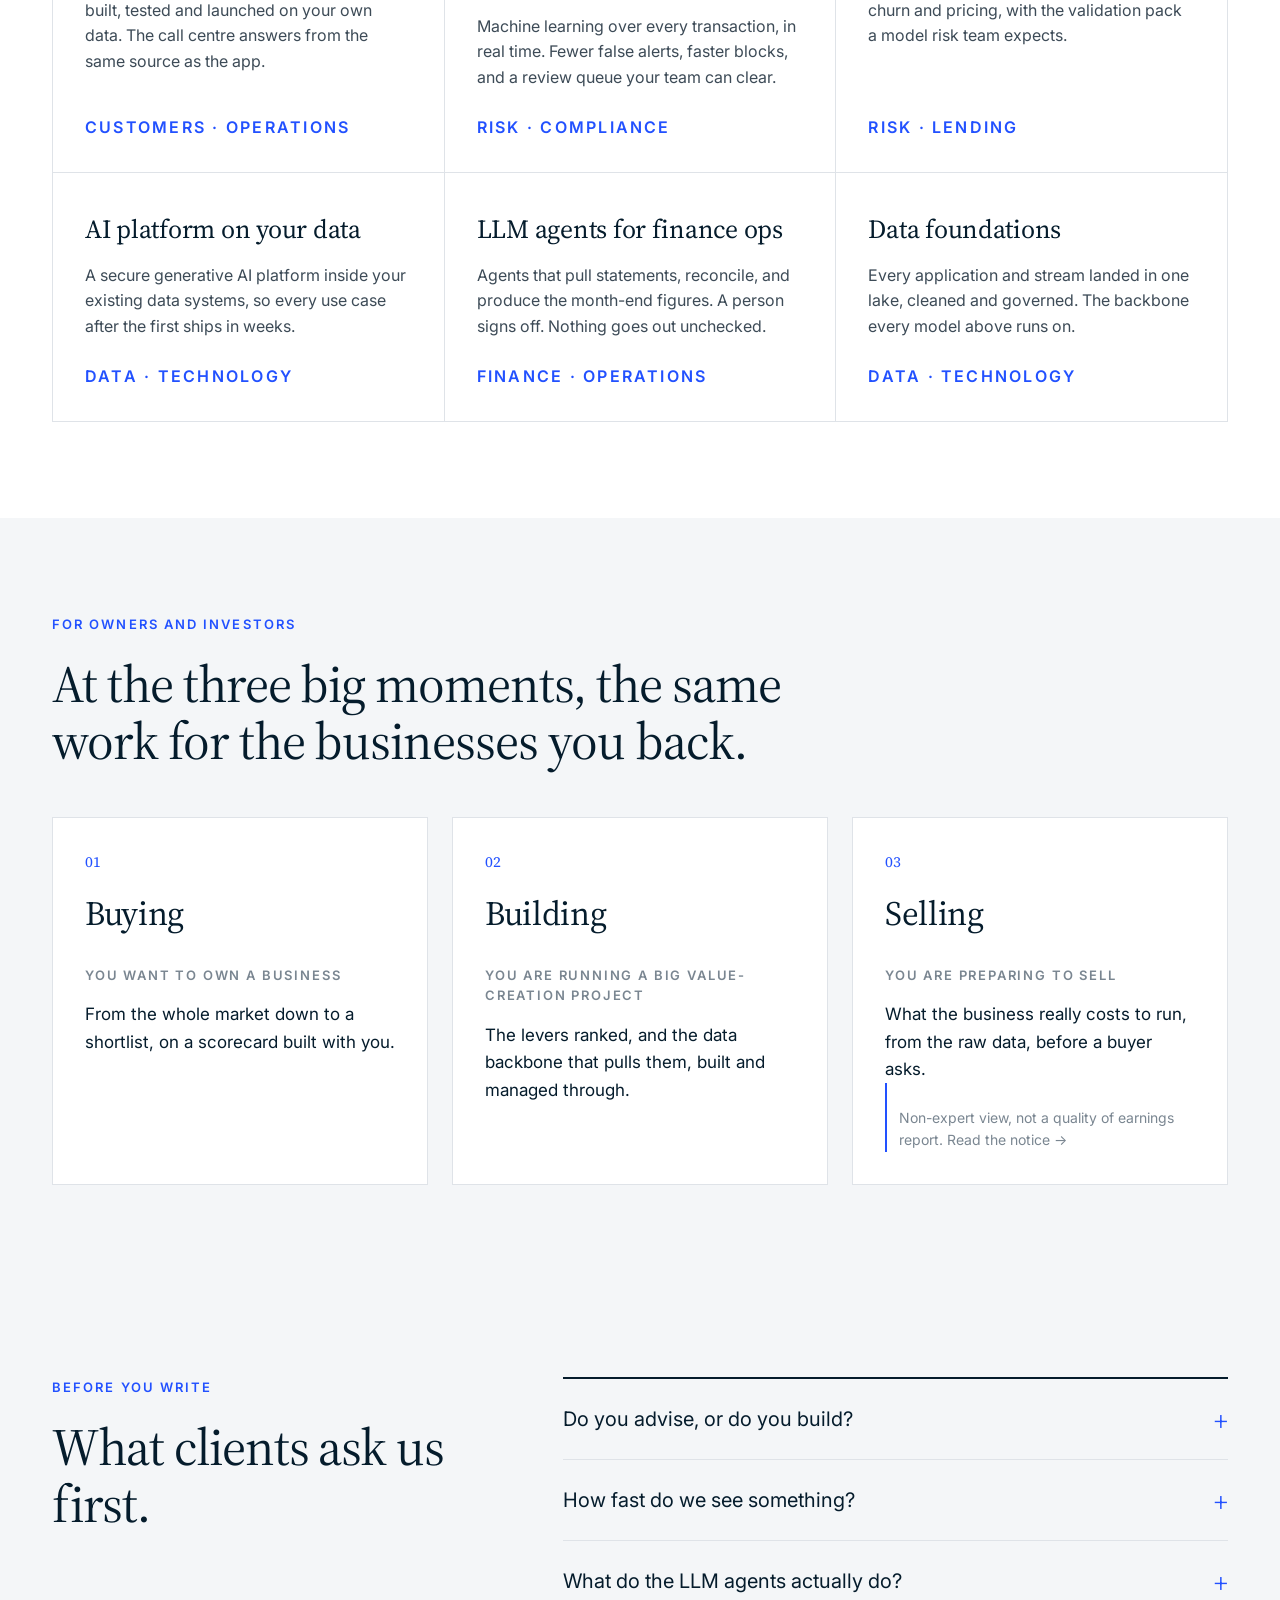
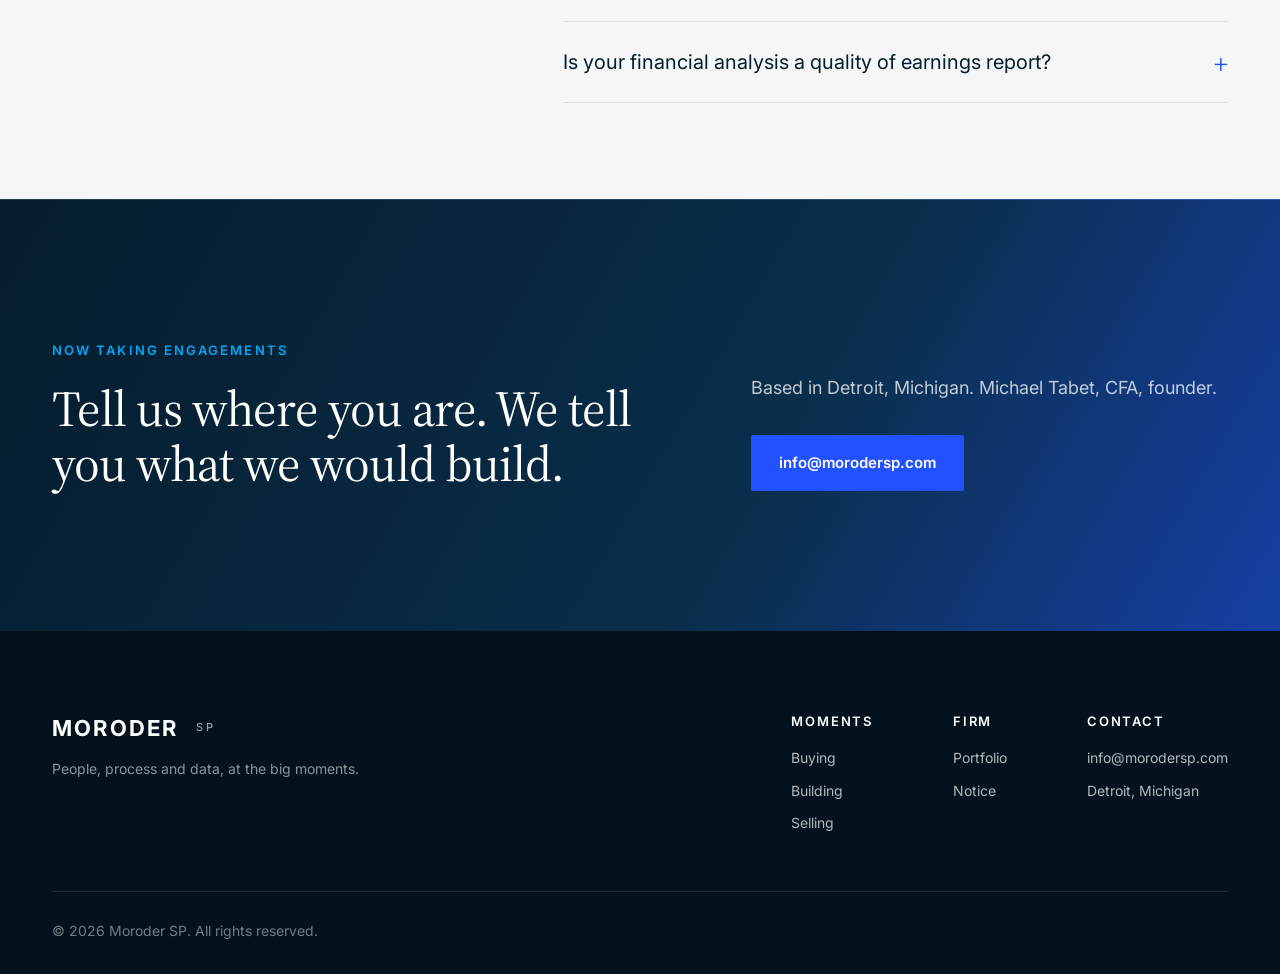
==== commit aa3df9e2: "Consultancy first; portfolio line replaces the 04 card Co-Authored-By: Claude Opus 5.5 <noreply@anth" ====
--- a/index.html
+++ b/index.html
@@ -1 +1 @@
-<!DOCTYPE html><html lang="en"><head><meta charset="utf-8"><meta name="viewport" content="width=device-width, initial-scale=1"><title>Moroder SP | AI for banks and financial firms</title><meta name="description" content="AI built and running in banks and financial firms: generative AI assistants, fraud and risk models, LLM finance agents and the data platform under them. Moroder SP."><link rel="icon" href="/favicon.ico" sizes="48x48"><link rel="icon" href="/favicon.svg" type="image/svg+xml"><link rel="apple-touch-icon" href="/apple-touch-icon.png"><link rel="manifest" href="/site.webmanifest"><meta name="theme-color" content="#051c2c"><link rel="preconnect" href="https://fonts.googleapis.com"><link rel="preconnect" href="https://fonts.gstatic.com" crossorigin><link href="https://fonts.googleapis.com/css2?family=Inter:wght@400;500;600;700&family=Source+Serif+4:opsz,wght@8..60,400;8..60,500;8..60,600&display=swap" rel="stylesheet"><link rel="stylesheet" href="/_astro/Footer.BNx3MuON.css"><link rel="stylesheet" href="/_astro/index.Cos0Dv5F.css"></head><body><header class="nav" id="nav" data-astro-cid-wpvy4v7s><div class="wrap nav-in" data-astro-cid-wpvy4v7s><a href="/" class="logo" aria-label="Moroder SP home" data-astro-cid-wpvy4v7s><svg viewBox="0 0 64 64" aria-hidden="true" data-astro-cid-wpvy4v7s><g transform="translate(0 3)" data-astro-cid-wpvy4v7s><polyline points="14,50 14,14 32,36.25 50,14 50,50" fill="none" stroke="currentColor" stroke-width="6.5" stroke-linejoin="miter" stroke-linecap="square" data-astro-cid-wpvy4v7s></polyline><circle cx="32" cy="36.25" r="5.2" fill="#2251ff" data-astro-cid-wpvy4v7s></circle></g></svg>MORODER<span data-astro-cid-wpvy4v7s>SP</span></a><nav class="links" data-astro-cid-wpvy4v7s><a href="/#what" data-astro-cid-wpvy4v7s>What we build</a><a href="/#moments" data-astro-cid-wpvy4v7s>Owners</a><a href="/#faq" data-astro-cid-wpvy4v7s>FAQ</a></nav><a href="mailto:info@morodersp.com" class="nav-cta" data-astro-cid-wpvy4v7s>Contact us</a></div></header><script type="module">var e=document.getElementById(`nav`);if(e&&!e.hasAttribute(`data-always-solid`)){let t=()=>e.classList.toggle(`solid`,window.scrollY>window.innerHeight*.85);window.addEventListener(`scroll`,t,{passive:!0}),t()}</script><main id="top" data-astro-cid-lcdefpme><section class="hero" data-astro-cid-lcdefpme><canvas id="hero-canvas" aria-hidden="true" data-astro-cid-vvmjtjv6></canvas><script type="module" src="/_astro/HeroCanvas.astro_astro_type_script_index_0_lang.BwEJAw3G.js"></script><div class="hero-shade" data-astro-cid-lcdefpme></div><div class="wrap hero-in" data-astro-cid-lcdefpme><p class="eyebrow light" data-astro-cid-lcdefpme>AI, built and running, not advised</p><h1 data-astro-cid-lcdefpme>We give your people superpowers through the data.</h1><p class="hero-lead" data-astro-cid-lcdefpme>Assistants, fraud and risk models, LLM finance agents and the data platform under them, inside banks, lenders and the businesses they back. Senior people on your data from day one.</p><div class="hero-cta" data-astro-cid-lcdefpme><a href="mailto:info@morodersp.com" class="btn btn-blue" data-astro-cid-lcdefpme>Talk to us</a><a href="#what" class="link-arrow light" data-astro-cid-lcdefpme>What we build <span data-astro-cid-lcdefpme>→</span></a></div></div></section><section class="logos" data-astro-cid-lcdefpme><div class="wrap" data-astro-cid-lcdefpme><p class="eyebrow" data-astro-cid-lcdefpme>Portfolio</p><ul class="wall" data-astro-cid-lcdefpme><li data-astro-cid-lcdefpme><a href="/work/aggviz/" data-astro-cid-lcdefpme><img src="/clients/aggviz.svg" alt="" width="28" height="28" data-astro-cid-lcdefpme>aggviz</a></li><li data-astro-cid-lcdefpme><a href="/work/hiredsignal/" data-astro-cid-lcdefpme><img src="/clients/hiredsignal.svg" alt="" width="28" height="28" data-astro-cid-lcdefpme>HiredSignal</a></li><li data-astro-cid-lcdefpme><a href="/work/shelf-cloud/" data-astro-cid-lcdefpme><img src="/clients/shelf-cloud.svg" alt="" width="28" height="28" data-astro-cid-lcdefpme>Shelf Cloud</a></li><li data-astro-cid-lcdefpme><a href="/work/clef-en-main/" data-astro-cid-lcdefpme><img src="/clients/clef-en-main.svg" alt="" width="28" height="28" data-astro-cid-lcdefpme>Clef en Main</a></li><li data-astro-cid-lcdefpme><a href="/work/dataconview/" data-astro-cid-lcdefpme><img src="/clients/dataconview.svg" alt="" width="28" height="28" data-astro-cid-lcdefpme>DataConView</a></li><li data-astro-cid-lcdefpme><a href="/work/dr-ordo/" data-astro-cid-lcdefpme><img src="/clients/dr-ordo.svg" alt="" width="28" height="28" data-astro-cid-lcdefpme>Dr. Ordo</a></li><li data-astro-cid-lcdefpme><a href="/work/lebanese-legal/" data-astro-cid-lcdefpme><img src="/clients/lebanese-legal.svg" alt="" width="28" height="28" data-astro-cid-lcdefpme>Lebanese Legal</a></li><li data-astro-cid-lcdefpme><span data-astro-cid-lcdefpme>Plumeria Capital</span></li></ul></div></section><section id="what" class="section" data-astro-cid-lcdefpme><div class="wrap" data-astro-cid-lcdefpme><div class="head head-row" data-astro-cid-lcdefpme><div data-astro-cid-lcdefpme><p class="eyebrow" data-astro-cid-lcdefpme>What we build</p><h2 data-astro-cid-lcdefpme>AI in banks and financial firms, built and running.</h2></div><p class="head-note" data-astro-cid-lcdefpme>The work the big firms sell to the big banks, delivered by senior people. You keep everything we build.</p></div><ul class="services" data-astro-cid-lcdefpme><li data-astro-cid-lcdefpme><h3 data-astro-cid-lcdefpme>Generative AI assistants</h3><p data-astro-cid-lcdefpme>Customer-facing chat and staff copilots, built, tested and launched on your own data. The call centre answers from the same source as the app.</p><p class="svc-moments" data-astro-cid-lcdefpme>Customers · Operations</p></li><li data-astro-cid-lcdefpme><h3 data-astro-cid-lcdefpme>Fraud and transaction monitoring</h3><p data-astro-cid-lcdefpme>Machine learning over every transaction, in real time. Fewer false alerts, faster blocks, and a review queue your team can clear.</p><p class="svc-moments" data-astro-cid-lcdefpme>Risk · Compliance</p></li><li data-astro-cid-lcdefpme><h3 data-astro-cid-lcdefpme>Risk and credit models</h3><p data-astro-cid-lcdefpme>Scorecards and ML models for credit, churn and pricing, with the validation pack a model risk team expects.</p><p class="svc-moments" data-astro-cid-lcdefpme>Risk · Lending</p></li><li data-astro-cid-lcdefpme><h3 data-astro-cid-lcdefpme>AI platform on your data</h3><p data-astro-cid-lcdefpme>A secure generative AI platform inside your existing data systems, so every use case after the first ships in weeks.</p><p class="svc-moments" data-astro-cid-lcdefpme>Data · Technology</p></li><li data-astro-cid-lcdefpme><h3 data-astro-cid-lcdefpme>LLM agents for finance ops</h3><p data-astro-cid-lcdefpme>Agents that pull statements, reconcile, and produce the month-end figures. A person signs off. Nothing goes out unchecked.</p><p class="svc-moments" data-astro-cid-lcdefpme>Finance · Operations</p></li><li data-astro-cid-lcdefpme><h3 data-astro-cid-lcdefpme>Data foundations</h3><p data-astro-cid-lcdefpme>Every application and stream landed in one lake, cleaned and governed. The backbone every model above runs on.</p><p class="svc-moments" data-astro-cid-lcdefpme>Data · Technology</p></li></ul></div></section><section id="moments" class="section soft" data-astro-cid-lcdefpme><div class="wrap" data-astro-cid-lcdefpme><div class="head" data-astro-cid-lcdefpme><p class="eyebrow" data-astro-cid-lcdefpme>For owners and investors</p><h2 data-astro-cid-lcdefpme>At the three big moments, the same work for the businesses you back.</h2></div><ul class="moments" data-astro-cid-lcdefpme><li id="buying" data-astro-cid-lcdefpme><span class="moment-n" data-astro-cid-lcdefpme>01</span><h3 data-astro-cid-lcdefpme>Buying</h3><p class="moment-when" data-astro-cid-lcdefpme>You want to own a business</p><p class="moment-title" data-astro-cid-lcdefpme>From the whole market down to a shortlist, on a scorecard built with you.</p></li><li id="building" data-astro-cid-lcdefpme><span class="moment-n" data-astro-cid-lcdefpme>02</span><h3 data-astro-cid-lcdefpme>Building</h3><p class="moment-when" data-astro-cid-lcdefpme>You are running a big value-creation project</p><p class="moment-title" data-astro-cid-lcdefpme>The levers ranked, and the data backbone that pulls them, built and managed through.</p></li><li id="selling" data-astro-cid-lcdefpme><span class="moment-n" data-astro-cid-lcdefpme>03</span><h3 data-astro-cid-lcdefpme>Selling</h3><p class="moment-when" data-astro-cid-lcdefpme>You are preparing to sell</p><p class="moment-title" data-astro-cid-lcdefpme>What the business really costs to run, from the raw data, before a buyer asks.</p><a href="/notice/" class="note" data-astro-cid-lcdefpme>Non-expert view, not a quality of earnings report. Read the notice →</a></li></ul><div class="invest" data-astro-cid-lcdefpme style="margin-top:24px;border:1px solid var(--line);background:#fff;padding:32px"><span class="moment-n" data-astro-cid-lcdefpme>04</span><h3 data-astro-cid-lcdefpme>Partnering</h3><p class="moment-when" data-astro-cid-lcdefpme>Our investment programme</p><p class="moment-title" data-astro-cid-lcdefpme>We also buy AI and data businesses, the work we do every day. We partner with the owners, add value, and help them sell.</p></div></div></section><section id="faq" class="section soft" data-astro-cid-lcdefpme><div class="wrap faq-in" data-astro-cid-lcdefpme><div class="faq-side" data-astro-cid-lcdefpme><p class="eyebrow" data-astro-cid-lcdefpme>Before you write</p><h2 data-astro-cid-lcdefpme>What clients ask us first.</h2></div><div class="faq-list" data-astro-cid-lcdefpme><details data-astro-cid-lcdefpme><summary data-astro-cid-lcdefpme>Do you advise, or do you build?</summary><p data-astro-cid-lcdefpme>We build. The output of every engagement is something you keep running: a model, a data lake, a set of agents, dashboards. The advice comes with it, not instead of it.</p></details><details data-astro-cid-lcdefpme><summary data-astro-cid-lcdefpme>How fast do we see something?</summary><p data-astro-cid-lcdefpme>First numbers from your own data inside two weeks. The model and the lake stay yours when we leave.</p></details><details data-astro-cid-lcdefpme><summary data-astro-cid-lcdefpme>What do the LLM agents actually do?</summary><p data-astro-cid-lcdefpme>They do the finance work your team does by hand: pull statements, match transactions, produce the month-end figures and check them against the source. A person signs off. Nothing goes out unchecked.</p></details><details data-astro-cid-lcdefpme><summary data-astro-cid-lcdefpme>Is your financial analysis a quality of earnings report?</summary><p data-astro-cid-lcdefpme>No. It is a non-expert view of what the business really costs to run, built from the raw data. Buyers still commission their own QoE. Our work means you know the answer before they do.</p></details></div></div></section><section class="contact" data-astro-cid-lcdefpme><div class="wrap contact-in" data-astro-cid-lcdefpme><div data-astro-cid-lcdefpme><p class="eyebrow light" data-astro-cid-lcdefpme>Now taking engagements</p><h2 data-astro-cid-lcdefpme>Tell us where you are. We tell you what we would build.</h2></div><div class="contact-side" data-astro-cid-lcdefpme><p data-astro-cid-lcdefpme>Based in Detroit, Michigan. Michael Tabet, CFA, founder.</p><a href="mailto:info@morodersp.com" class="btn btn-blue" data-astro-cid-lcdefpme>info@morodersp.com</a></div></div></section></main><footer class="foot" data-astro-cid-jo6i4kqk><div class="wrap" data-astro-cid-jo6i4kqk><div class="foot-top" data-astro-cid-jo6i4kqk><div data-astro-cid-jo6i4kqk><span class="logo" data-astro-cid-jo6i4kqk>MORODER<span data-astro-cid-jo6i4kqk>SP</span></span><p class="foot-tag" data-astro-cid-jo6i4kqk>People, process and data, at the big moments.</p></div><div class="foot-cols" data-astro-cid-jo6i4kqk><div data-astro-cid-jo6i4kqk><h4 data-astro-cid-jo6i4kqk>Moments</h4><a href="/#buying" data-astro-cid-jo6i4kqk>Buying</a><a href="/#building" data-astro-cid-jo6i4kqk>Building</a><a href="/#selling" data-astro-cid-jo6i4kqk>Selling</a></div><div data-astro-cid-jo6i4kqk><h4 data-astro-cid-jo6i4kqk>Firm</h4><a href="/#clients" data-astro-cid-jo6i4kqk>Portfolio</a><a href="/notice/" data-astro-cid-jo6i4kqk>Notice</a></div><div data-astro-cid-jo6i4kqk><h4 data-astro-cid-jo6i4kqk>Contact</h4><a href="mailto:info@morodersp.com" data-astro-cid-jo6i4kqk>info@morodersp.com</a><span data-astro-cid-jo6i4kqk>Detroit, Michigan</span></div></div></div><div class="foot-bot" data-astro-cid-jo6i4kqk>© 2026 Moroder SP. All rights reserved.</div></div></footer><div class="chat" data-sitekey data-email="info@morodersp.com" data-astro-cid-r7wgiqdd><p class="chat-teaser" aria-hidden="true" data-astro-cid-r7wgiqdd>Questions about AI in finance? Ask us.</p><button class="chat-open" type="button" aria-expanded="false" aria-controls="chat-panel" data-astro-cid-r7wgiqdd><span class="chat-dot" data-astro-cid-r7wgiqdd></span>Ask us</button><section id="chat-panel" class="chat-panel" hidden aria-label="Chat with Moroder SP" data-astro-cid-r7wgiqdd><header data-astro-cid-r7wgiqdd><div data-astro-cid-r7wgiqdd><p class="chat-title" data-astro-cid-r7wgiqdd>Ask Moroder SP</p><p class="chat-sub" data-astro-cid-r7wgiqdd>An AI assistant. For an engagement, email info@morodersp.com.</p></div><button class="chat-close" type="button" aria-label="Close chat" data-astro-cid-r7wgiqdd>×</button></header><ol class="chat-log" aria-live="polite" data-astro-cid-r7wgiqdd><li class="bot" data-astro-cid-r7wgiqdd>What are you working on? Ask what we build, or how we would help at your moment.</li></ol><form class="chat-form" autocomplete="off" data-astro-cid-r7wgiqdd><input class="chat-hp" name="website" tabindex="-1" aria-hidden="true" data-astro-cid-r7wgiqdd><div class="chat-ts" data-astro-cid-r7wgiqdd></div><div class="chat-row" data-astro-cid-r7wgiqdd><input name="q" maxlength="1000" placeholder="Type a question" aria-label="Your question" required data-astro-cid-r7wgiqdd><button type="submit" data-astro-cid-r7wgiqdd>Send</button></div></form></section></div><script type="module">var e=document.querySelector(`.chat`),t=e.querySelector(`.chat-open`),n=e.querySelector(`.chat-panel`),r=e.querySelector(`.chat-close`),i=e.querySelector(`.chat-log`),a=e.querySelector(`.chat-form`),o=a.querySelector(`input[name="q"]`),s=a.querySelector(`.chat-hp`),c=a.querySelector(`button[type="submit"]`),l=e.dataset.sitekey||``,u=e.dataset.email||``,d=performance.now(),f=[],p=``,m,h=()=>window.turnstile;function g(){if(!l||document.getElementById(`cf-ts`))return;let t=document.createElement(`script`);t.id=`cf-ts`,t.src=`https://challenges.cloudflare.com/turnstile/v0/api.js?render=explicit`,t.async=!0,t.onload=()=>{m=h()?.render(e.querySelector(`.chat-ts`),{sitekey:l,appearance:`interaction-only`,callback:e=>p=e,"expired-callback":()=>p=``})},document.head.appendChild(t)}function _(e,t){let n=document.createElement(`li`);return n.className=e,n.textContent=t,i.appendChild(n),i.scrollTop=i.scrollHeight,n}function v(r,i=!0){n.hidden=!r,t.setAttribute(`aria-expanded`,String(r)),e.classList.toggle(`is-open`,r),e.classList.remove(`has-teaser`),r&&(g(),i&&o.focus())}t.addEventListener(`click`,()=>v(n.hidden)),r.addEventListener(`click`,()=>{v(!1);try{sessionStorage.setItem(`chat-dismissed`,`1`)}catch{}});var y=!1;try{y=sessionStorage.getItem(`chat-dismissed`)===`1`}catch{}y||setTimeout(()=>{n.hidden&&(window.matchMedia(`(min-width: 761px)`).matches?v(!0,!1):e.classList.add(`has-teaser`))},6e3),a.addEventListener(`submit`,async e=>{e.preventDefault();let t=o.value.trim();if(!t)return;if(l&&!p){_(`bot`,`One moment, checking you are not a bot. Try again in a second.`);return}_(`me`,t),f.push({role:`user`,content:t}),o.value=``,c.disabled=!0;let n=_(`bot`,`…`);try{let e=await fetch(`/api/chat`,{method:`POST`,headers:{"Content-Type":`application/json`},body:JSON.stringify({messages:f.slice(-8),token:p,website:s.value,elapsed:Math.round(performance.now()-d)})}),t=await e.json().catch(()=>({}));n.textContent=e.ok&&t.reply?t.reply:t.error||`Something went wrong. Email ${u}.`,e.ok&&t.reply&&f.push({role:`assistant`,content:t.reply})}catch{n.textContent=`Something went wrong. Email ${u}.`}finally{c.disabled=!1,p=``,m&&h()?.reset(m)}});</script></body></html><script type="module">var e=new IntersectionObserver(t=>{for(let n of t)n.isIntersecting&&(n.target.classList.add(`in`),e.unobserve(n.target))},{threshold:.12});document.querySelectorAll(`.services li, .moments li`).forEach(t=>{t.classList.add(`reveal`),e.observe(t)});</script>+<!DOCTYPE html><html lang="en"><head><meta charset="utf-8"><meta name="viewport" content="width=device-width, initial-scale=1"><title>Moroder SP | AI for banks and financial firms</title><meta name="description" content="AI built and running in banks and financial firms: generative AI assistants, fraud and risk models, LLM finance agents and the data platform under them. Moroder SP."><link rel="icon" href="/favicon.ico" sizes="48x48"><link rel="icon" href="/favicon.svg" type="image/svg+xml"><link rel="apple-touch-icon" href="/apple-touch-icon.png"><link rel="manifest" href="/site.webmanifest"><meta name="theme-color" content="#051c2c"><link rel="preconnect" href="https://fonts.googleapis.com"><link rel="preconnect" href="https://fonts.gstatic.com" crossorigin><link href="https://fonts.googleapis.com/css2?family=Inter:wght@400;500;600;700&family=Source+Serif+4:opsz,wght@8..60,400;8..60,500;8..60,600&display=swap" rel="stylesheet"><link rel="stylesheet" href="/_astro/Footer.BNx3MuON.css"><link rel="stylesheet" href="/_astro/index.Cos0Dv5F.css"></head><body><header class="nav" id="nav" data-astro-cid-wpvy4v7s><div class="wrap nav-in" data-astro-cid-wpvy4v7s><a href="/" class="logo" aria-label="Moroder SP home" data-astro-cid-wpvy4v7s><svg viewBox="0 0 64 64" aria-hidden="true" data-astro-cid-wpvy4v7s><g transform="translate(0 3)" data-astro-cid-wpvy4v7s><polyline points="14,50 14,14 32,36.25 50,14 50,50" fill="none" stroke="currentColor" stroke-width="6.5" stroke-linejoin="miter" stroke-linecap="square" data-astro-cid-wpvy4v7s></polyline><circle cx="32" cy="36.25" r="5.2" fill="#2251ff" data-astro-cid-wpvy4v7s></circle></g></svg>MORODER<span data-astro-cid-wpvy4v7s>SP</span></a><nav class="links" data-astro-cid-wpvy4v7s><a href="/#what" data-astro-cid-wpvy4v7s>What we build</a><a href="/#moments" data-astro-cid-wpvy4v7s>Owners</a><a href="/#faq" data-astro-cid-wpvy4v7s>FAQ</a></nav><a href="mailto:info@morodersp.com" class="nav-cta" data-astro-cid-wpvy4v7s>Contact us</a></div></header><script type="module">var e=document.getElementById(`nav`);if(e&&!e.hasAttribute(`data-always-solid`)){let t=()=>e.classList.toggle(`solid`,window.scrollY>window.innerHeight*.85);window.addEventListener(`scroll`,t,{passive:!0}),t()}</script><main id="top" data-astro-cid-lcdefpme><section class="hero" data-astro-cid-lcdefpme><canvas id="hero-canvas" aria-hidden="true" data-astro-cid-vvmjtjv6></canvas><script type="module" src="/_astro/HeroCanvas.astro_astro_type_script_index_0_lang.BwEJAw3G.js"></script><div class="hero-shade" data-astro-cid-lcdefpme></div><div class="wrap hero-in" data-astro-cid-lcdefpme><p class="eyebrow light" data-astro-cid-lcdefpme>AI, built and running, not advised</p><h1 data-astro-cid-lcdefpme>We give your people superpowers through the data.</h1><p class="hero-lead" data-astro-cid-lcdefpme>Assistants, fraud and risk models, LLM finance agents and the data platform under them, inside banks, lenders and the businesses they back. Senior people on your data from day one.</p><div class="hero-cta" data-astro-cid-lcdefpme><a href="mailto:info@morodersp.com" class="btn btn-blue" data-astro-cid-lcdefpme>Talk to us</a><a href="#what" class="link-arrow light" data-astro-cid-lcdefpme>What we build <span data-astro-cid-lcdefpme>→</span></a></div></div></section><section class="logos" data-astro-cid-lcdefpme><div class="wrap" data-astro-cid-lcdefpme><p class="eyebrow" data-astro-cid-lcdefpme>Portfolio</p><p data-astro-cid-lcdefpme style="max-width:760px;margin:8px 0 24px;font-size:17px;line-height:1.5;color:var(--ink-2,var(--ink))">We are a data, ML and LLM consultancy. Through our investment arm we also buy AI and data businesses. These are the ones we own.</p><ul class="wall" data-astro-cid-lcdefpme><li data-astro-cid-lcdefpme><a href="/work/aggviz/" data-astro-cid-lcdefpme><img src="/clients/aggviz.svg" alt="" width="28" height="28" data-astro-cid-lcdefpme>aggviz</a></li><li data-astro-cid-lcdefpme><a href="/work/hiredsignal/" data-astro-cid-lcdefpme><img src="/clients/hiredsignal.svg" alt="" width="28" height="28" data-astro-cid-lcdefpme>HiredSignal</a></li><li data-astro-cid-lcdefpme><a href="/work/shelf-cloud/" data-astro-cid-lcdefpme><img src="/clients/shelf-cloud.svg" alt="" width="28" height="28" data-astro-cid-lcdefpme>Shelf Cloud</a></li><li data-astro-cid-lcdefpme><a href="/work/clef-en-main/" data-astro-cid-lcdefpme><img src="/clients/clef-en-main.svg" alt="" width="28" height="28" data-astro-cid-lcdefpme>Clef en Main</a></li><li data-astro-cid-lcdefpme><a href="/work/dataconview/" data-astro-cid-lcdefpme><img src="/clients/dataconview.svg" alt="" width="28" height="28" data-astro-cid-lcdefpme>DataConView</a></li><li data-astro-cid-lcdefpme><a href="/work/dr-ordo/" data-astro-cid-lcdefpme><img src="/clients/dr-ordo.svg" alt="" width="28" height="28" data-astro-cid-lcdefpme>Dr. Ordo</a></li><li data-astro-cid-lcdefpme><a href="/work/lebanese-legal/" data-astro-cid-lcdefpme><img src="/clients/lebanese-legal.svg" alt="" width="28" height="28" data-astro-cid-lcdefpme>Lebanese Legal</a></li><li data-astro-cid-lcdefpme><span data-astro-cid-lcdefpme>Plumeria Capital</span></li></ul></div></section><section id="what" class="section" data-astro-cid-lcdefpme><div class="wrap" data-astro-cid-lcdefpme><div class="head head-row" data-astro-cid-lcdefpme><div data-astro-cid-lcdefpme><p class="eyebrow" data-astro-cid-lcdefpme>What we build</p><h2 data-astro-cid-lcdefpme>AI in banks and financial firms, built and running.</h2></div><p class="head-note" data-astro-cid-lcdefpme>The work the big firms sell to the big banks, delivered by senior people. You keep everything we build.</p></div><ul class="services" data-astro-cid-lcdefpme><li data-astro-cid-lcdefpme><h3 data-astro-cid-lcdefpme>Generative AI assistants</h3><p data-astro-cid-lcdefpme>Customer-facing chat and staff copilots, built, tested and launched on your own data. The call centre answers from the same source as the app.</p><p class="svc-moments" data-astro-cid-lcdefpme>Customers · Operations</p></li><li data-astro-cid-lcdefpme><h3 data-astro-cid-lcdefpme>Fraud and transaction monitoring</h3><p data-astro-cid-lcdefpme>Machine learning over every transaction, in real time. Fewer false alerts, faster blocks, and a review queue your team can clear.</p><p class="svc-moments" data-astro-cid-lcdefpme>Risk · Compliance</p></li><li data-astro-cid-lcdefpme><h3 data-astro-cid-lcdefpme>Risk and credit models</h3><p data-astro-cid-lcdefpme>Scorecards and ML models for credit, churn and pricing, with the validation pack a model risk team expects.</p><p class="svc-moments" data-astro-cid-lcdefpme>Risk · Lending</p></li><li data-astro-cid-lcdefpme><h3 data-astro-cid-lcdefpme>AI platform on your data</h3><p data-astro-cid-lcdefpme>A secure generative AI platform inside your existing data systems, so every use case after the first ships in weeks.</p><p class="svc-moments" data-astro-cid-lcdefpme>Data · Technology</p></li><li data-astro-cid-lcdefpme><h3 data-astro-cid-lcdefpme>LLM agents for finance ops</h3><p data-astro-cid-lcdefpme>Agents that pull statements, reconcile, and produce the month-end figures. A person signs off. Nothing goes out unchecked.</p><p class="svc-moments" data-astro-cid-lcdefpme>Finance · Operations</p></li><li data-astro-cid-lcdefpme><h3 data-astro-cid-lcdefpme>Data foundations</h3><p data-astro-cid-lcdefpme>Every application and stream landed in one lake, cleaned and governed. The backbone every model above runs on.</p><p class="svc-moments" data-astro-cid-lcdefpme>Data · Technology</p></li></ul></div></section><section id="moments" class="section soft" data-astro-cid-lcdefpme><div class="wrap" data-astro-cid-lcdefpme><div class="head" data-astro-cid-lcdefpme><p class="eyebrow" data-astro-cid-lcdefpme>For owners and investors</p><h2 data-astro-cid-lcdefpme>At the three big moments, the same work for the businesses you back.</h2></div><ul class="moments" data-astro-cid-lcdefpme><li id="buying" data-astro-cid-lcdefpme><span class="moment-n" data-astro-cid-lcdefpme>01</span><h3 data-astro-cid-lcdefpme>Buying</h3><p class="moment-when" data-astro-cid-lcdefpme>You want to own a business</p><p class="moment-title" data-astro-cid-lcdefpme>From the whole market down to a shortlist, on a scorecard built with you.</p></li><li id="building" data-astro-cid-lcdefpme><span class="moment-n" data-astro-cid-lcdefpme>02</span><h3 data-astro-cid-lcdefpme>Building</h3><p class="moment-when" data-astro-cid-lcdefpme>You are running a big value-creation project</p><p class="moment-title" data-astro-cid-lcdefpme>The levers ranked, and the data backbone that pulls them, built and managed through.</p></li><li id="selling" data-astro-cid-lcdefpme><span class="moment-n" data-astro-cid-lcdefpme>03</span><h3 data-astro-cid-lcdefpme>Selling</h3><p class="moment-when" data-astro-cid-lcdefpme>You are preparing to sell</p><p class="moment-title" data-astro-cid-lcdefpme>What the business really costs to run, from the raw data, before a buyer asks.</p><a href="/notice/" class="note" data-astro-cid-lcdefpme>Non-expert view, not a quality of earnings report. Read the notice →</a></li></ul></div></section><section id="faq" class="section soft" data-astro-cid-lcdefpme><div class="wrap faq-in" data-astro-cid-lcdefpme><div class="faq-side" data-astro-cid-lcdefpme><p class="eyebrow" data-astro-cid-lcdefpme>Before you write</p><h2 data-astro-cid-lcdefpme>What clients ask us first.</h2></div><div class="faq-list" data-astro-cid-lcdefpme><details data-astro-cid-lcdefpme><summary data-astro-cid-lcdefpme>Do you advise, or do you build?</summary><p data-astro-cid-lcdefpme>We build. The output of every engagement is something you keep running: a model, a data lake, a set of agents, dashboards. The advice comes with it, not instead of it.</p></details><details data-astro-cid-lcdefpme><summary data-astro-cid-lcdefpme>How fast do we see something?</summary><p data-astro-cid-lcdefpme>First numbers from your own data inside two weeks. The model and the lake stay yours when we leave.</p></details><details data-astro-cid-lcdefpme><summary data-astro-cid-lcdefpme>What do the LLM agents actually do?</summary><p data-astro-cid-lcdefpme>They do the finance work your team does by hand: pull statements, match transactions, produce the month-end figures and check them against the source. A person signs off. Nothing goes out unchecked.</p></details><details data-astro-cid-lcdefpme><summary data-astro-cid-lcdefpme>Is your financial analysis a quality of earnings report?</summary><p data-astro-cid-lcdefpme>No. It is a non-expert view of what the business really costs to run, built from the raw data. Buyers still commission their own QoE. Our work means you know the answer before they do.</p></details></div></div></section><section class="contact" data-astro-cid-lcdefpme><div class="wrap contact-in" data-astro-cid-lcdefpme><div data-astro-cid-lcdefpme><p class="eyebrow light" data-astro-cid-lcdefpme>Now taking engagements</p><h2 data-astro-cid-lcdefpme>Tell us where you are. We tell you what we would build.</h2></div><div class="contact-side" data-astro-cid-lcdefpme><p data-astro-cid-lcdefpme>Based in Detroit, Michigan. Michael Tabet, CFA, founder.</p><a href="mailto:info@morodersp.com" class="btn btn-blue" data-astro-cid-lcdefpme>info@morodersp.com</a></div></div></section></main><footer class="foot" data-astro-cid-jo6i4kqk><div class="wrap" data-astro-cid-jo6i4kqk><div class="foot-top" data-astro-cid-jo6i4kqk><div data-astro-cid-jo6i4kqk><span class="logo" data-astro-cid-jo6i4kqk>MORODER<span data-astro-cid-jo6i4kqk>SP</span></span><p class="foot-tag" data-astro-cid-jo6i4kqk>People, process and data, at the big moments.</p></div><div class="foot-cols" data-astro-cid-jo6i4kqk><div data-astro-cid-jo6i4kqk><h4 data-astro-cid-jo6i4kqk>Moments</h4><a href="/#buying" data-astro-cid-jo6i4kqk>Buying</a><a href="/#building" data-astro-cid-jo6i4kqk>Building</a><a href="/#selling" data-astro-cid-jo6i4kqk>Selling</a></div><div data-astro-cid-jo6i4kqk><h4 data-astro-cid-jo6i4kqk>Firm</h4><a href="/#clients" data-astro-cid-jo6i4kqk>Portfolio</a><a href="/notice/" data-astro-cid-jo6i4kqk>Notice</a></div><div data-astro-cid-jo6i4kqk><h4 data-astro-cid-jo6i4kqk>Contact</h4><a href="mailto:info@morodersp.com" data-astro-cid-jo6i4kqk>info@morodersp.com</a><span data-astro-cid-jo6i4kqk>Detroit, Michigan</span></div></div></div><div class="foot-bot" data-astro-cid-jo6i4kqk>© 2026 Moroder SP. All rights reserved.</div></div></footer><div class="chat" data-sitekey data-email="info@morodersp.com" data-astro-cid-r7wgiqdd><p class="chat-teaser" aria-hidden="true" data-astro-cid-r7wgiqdd>Questions about AI in finance? Ask us.</p><button class="chat-open" type="button" aria-expanded="false" aria-controls="chat-panel" data-astro-cid-r7wgiqdd><span class="chat-dot" data-astro-cid-r7wgiqdd></span>Ask us</button><section id="chat-panel" class="chat-panel" hidden aria-label="Chat with Moroder SP" data-astro-cid-r7wgiqdd><header data-astro-cid-r7wgiqdd><div data-astro-cid-r7wgiqdd><p class="chat-title" data-astro-cid-r7wgiqdd>Ask Moroder SP</p><p class="chat-sub" data-astro-cid-r7wgiqdd>An AI assistant. For an engagement, email info@morodersp.com.</p></div><button class="chat-close" type="button" aria-label="Close chat" data-astro-cid-r7wgiqdd>×</button></header><ol class="chat-log" aria-live="polite" data-astro-cid-r7wgiqdd><li class="bot" data-astro-cid-r7wgiqdd>What are you working on? Ask what we build, or how we would help at your moment.</li></ol><form class="chat-form" autocomplete="off" data-astro-cid-r7wgiqdd><input class="chat-hp" name="website" tabindex="-1" aria-hidden="true" data-astro-cid-r7wgiqdd><div class="chat-ts" data-astro-cid-r7wgiqdd></div><div class="chat-row" data-astro-cid-r7wgiqdd><input name="q" maxlength="1000" placeholder="Type a question" aria-label="Your question" required data-astro-cid-r7wgiqdd><button type="submit" data-astro-cid-r7wgiqdd>Send</button></div></form></section></div><script type="module">var e=document.querySelector(`.chat`),t=e.querySelector(`.chat-open`),n=e.querySelector(`.chat-panel`),r=e.querySelector(`.chat-close`),i=e.querySelector(`.chat-log`),a=e.querySelector(`.chat-form`),o=a.querySelector(`input[name="q"]`),s=a.querySelector(`.chat-hp`),c=a.querySelector(`button[type="submit"]`),l=e.dataset.sitekey||``,u=e.dataset.email||``,d=performance.now(),f=[],p=``,m,h=()=>window.turnstile;function g(){if(!l||document.getElementById(`cf-ts`))return;let t=document.createElement(`script`);t.id=`cf-ts`,t.src=`https://challenges.cloudflare.com/turnstile/v0/api.js?render=explicit`,t.async=!0,t.onload=()=>{m=h()?.render(e.querySelector(`.chat-ts`),{sitekey:l,appearance:`interaction-only`,callback:e=>p=e,"expired-callback":()=>p=``})},document.head.appendChild(t)}function _(e,t){let n=document.createElement(`li`);return n.className=e,n.textContent=t,i.appendChild(n),i.scrollTop=i.scrollHeight,n}function v(r,i=!0){n.hidden=!r,t.setAttribute(`aria-expanded`,String(r)),e.classList.toggle(`is-open`,r),e.classList.remove(`has-teaser`),r&&(g(),i&&o.focus())}t.addEventListener(`click`,()=>v(n.hidden)),r.addEventListener(`click`,()=>{v(!1);try{sessionStorage.setItem(`chat-dismissed`,`1`)}catch{}});var y=!1;try{y=sessionStorage.getItem(`chat-dismissed`)===`1`}catch{}y||setTimeout(()=>{n.hidden&&(window.matchMedia(`(min-width: 761px)`).matches?v(!0,!1):e.classList.add(`has-teaser`))},6e3),a.addEventListener(`submit`,async e=>{e.preventDefault();let t=o.value.trim();if(!t)return;if(l&&!p){_(`bot`,`One moment, checking you are not a bot. Try again in a second.`);return}_(`me`,t),f.push({role:`user`,content:t}),o.value=``,c.disabled=!0;let n=_(`bot`,`…`);try{let e=await fetch(`/api/chat`,{method:`POST`,headers:{"Content-Type":`application/json`},body:JSON.stringify({messages:f.slice(-8),token:p,website:s.value,elapsed:Math.round(performance.now()-d)})}),t=await e.json().catch(()=>({}));n.textContent=e.ok&&t.reply?t.reply:t.error||`Something went wrong. Email ${u}.`,e.ok&&t.reply&&f.push({role:`assistant`,content:t.reply})}catch{n.textContent=`Something went wrong. Email ${u}.`}finally{c.disabled=!1,p=``,m&&h()?.reset(m)}});</script></body></html><script type="module">var e=new IntersectionObserver(t=>{for(let n of t)n.isIntersecting&&(n.target.classList.add(`in`),e.unobserve(n.target))},{threshold:.12});document.querySelectorAll(`.services li, .moments li`).forEach(t=>{t.classList.add(`reveal`),e.observe(t)});</script>
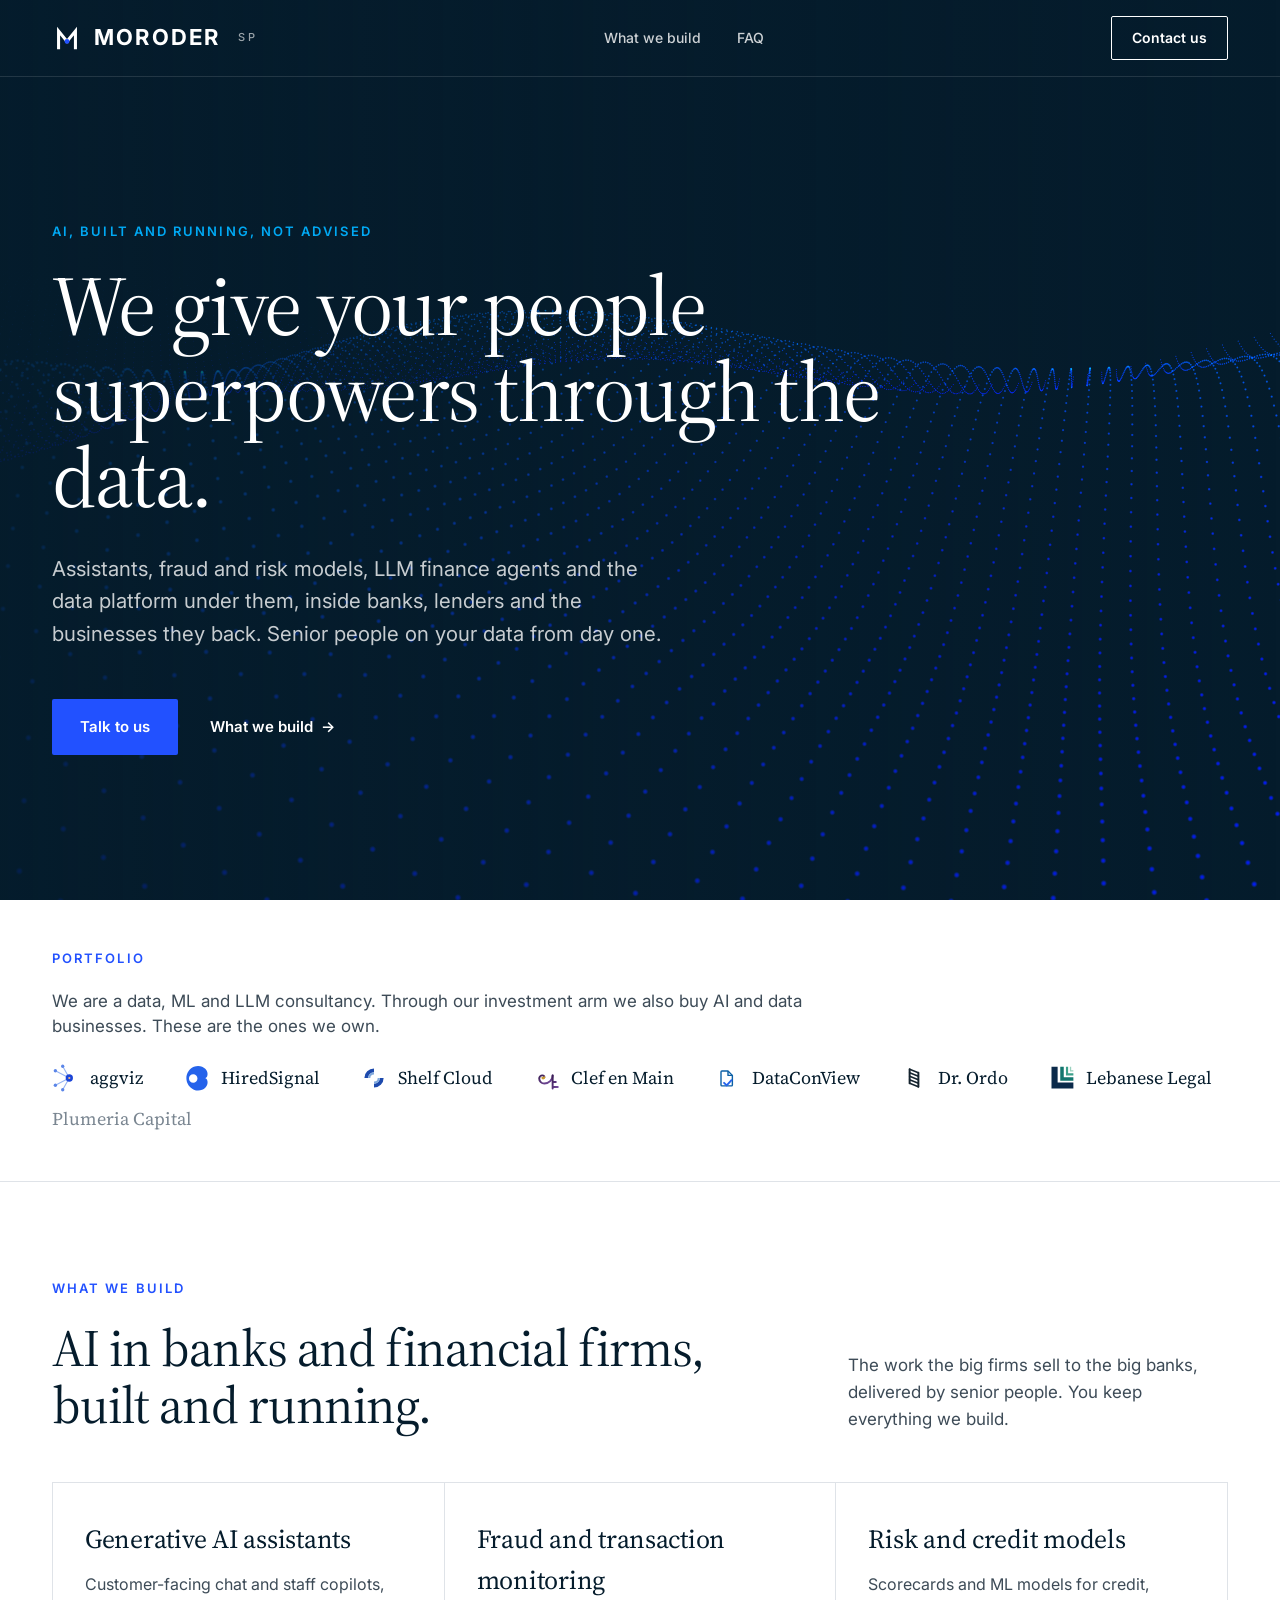
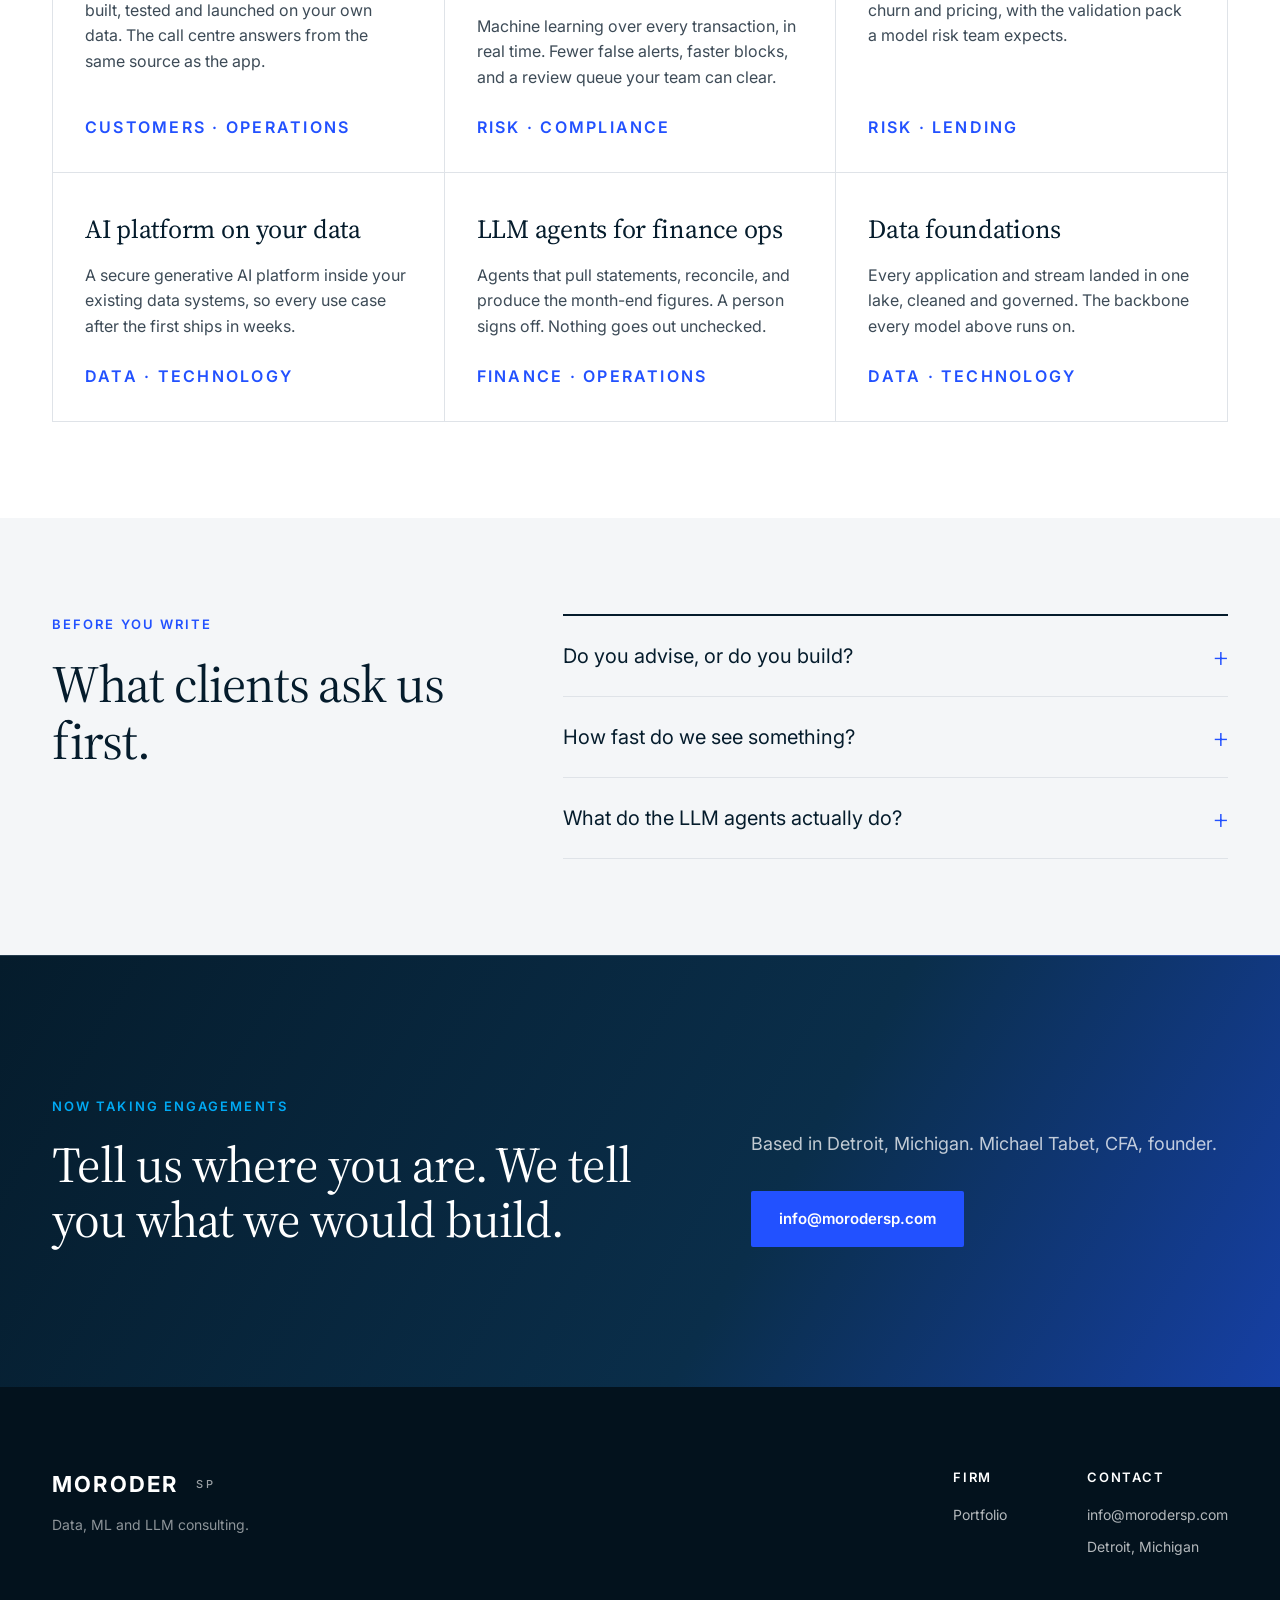
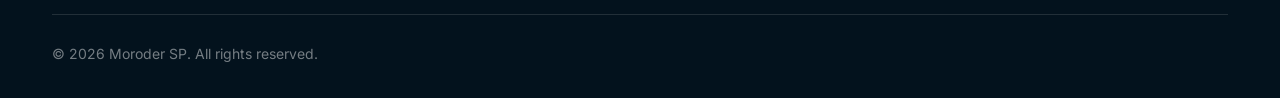
==== commit 6c4ee69b: "Consulting only: drop owners/DD section, QoE FAQ, notice page, broken chat Co-Authored-By: Claude Op" ====
--- a/index.html
+++ b/index.html
@@ -1 +1 @@
-<!DOCTYPE html><html lang="en"><head><meta charset="utf-8"><meta name="viewport" content="width=device-width, initial-scale=1"><title>Moroder SP | AI for banks and financial firms</title><meta name="description" content="AI built and running in banks and financial firms: generative AI assistants, fraud and risk models, LLM finance agents and the data platform under them. Moroder SP."><link rel="icon" href="/favicon.ico" sizes="48x48"><link rel="icon" href="/favicon.svg" type="image/svg+xml"><link rel="apple-touch-icon" href="/apple-touch-icon.png"><link rel="manifest" href="/site.webmanifest"><meta name="theme-color" content="#051c2c"><link rel="preconnect" href="https://fonts.googleapis.com"><link rel="preconnect" href="https://fonts.gstatic.com" crossorigin><link href="https://fonts.googleapis.com/css2?family=Inter:wght@400;500;600;700&family=Source+Serif+4:opsz,wght@8..60,400;8..60,500;8..60,600&display=swap" rel="stylesheet"><link rel="stylesheet" href="/_astro/Footer.BNx3MuON.css"><link rel="stylesheet" href="/_astro/index.Cos0Dv5F.css"></head><body><header class="nav" id="nav" data-astro-cid-wpvy4v7s><div class="wrap nav-in" data-astro-cid-wpvy4v7s><a href="/" class="logo" aria-label="Moroder SP home" data-astro-cid-wpvy4v7s><svg viewBox="0 0 64 64" aria-hidden="true" data-astro-cid-wpvy4v7s><g transform="translate(0 3)" data-astro-cid-wpvy4v7s><polyline points="14,50 14,14 32,36.25 50,14 50,50" fill="none" stroke="currentColor" stroke-width="6.5" stroke-linejoin="miter" stroke-linecap="square" data-astro-cid-wpvy4v7s></polyline><circle cx="32" cy="36.25" r="5.2" fill="#2251ff" data-astro-cid-wpvy4v7s></circle></g></svg>MORODER<span data-astro-cid-wpvy4v7s>SP</span></a><nav class="links" data-astro-cid-wpvy4v7s><a href="/#what" data-astro-cid-wpvy4v7s>What we build</a><a href="/#moments" data-astro-cid-wpvy4v7s>Owners</a><a href="/#faq" data-astro-cid-wpvy4v7s>FAQ</a></nav><a href="mailto:info@morodersp.com" class="nav-cta" data-astro-cid-wpvy4v7s>Contact us</a></div></header><script type="module">var e=document.getElementById(`nav`);if(e&&!e.hasAttribute(`data-always-solid`)){let t=()=>e.classList.toggle(`solid`,window.scrollY>window.innerHeight*.85);window.addEventListener(`scroll`,t,{passive:!0}),t()}</script><main id="top" data-astro-cid-lcdefpme><section class="hero" data-astro-cid-lcdefpme><canvas id="hero-canvas" aria-hidden="true" data-astro-cid-vvmjtjv6></canvas><script type="module" src="/_astro/HeroCanvas.astro_astro_type_script_index_0_lang.BwEJAw3G.js"></script><div class="hero-shade" data-astro-cid-lcdefpme></div><div class="wrap hero-in" data-astro-cid-lcdefpme><p class="eyebrow light" data-astro-cid-lcdefpme>AI, built and running, not advised</p><h1 data-astro-cid-lcdefpme>We give your people superpowers through the data.</h1><p class="hero-lead" data-astro-cid-lcdefpme>Assistants, fraud and risk models, LLM finance agents and the data platform under them, inside banks, lenders and the businesses they back. Senior people on your data from day one.</p><div class="hero-cta" data-astro-cid-lcdefpme><a href="mailto:info@morodersp.com" class="btn btn-blue" data-astro-cid-lcdefpme>Talk to us</a><a href="#what" class="link-arrow light" data-astro-cid-lcdefpme>What we build <span data-astro-cid-lcdefpme>→</span></a></div></div></section><section class="logos" data-astro-cid-lcdefpme><div class="wrap" data-astro-cid-lcdefpme><p class="eyebrow" data-astro-cid-lcdefpme>Portfolio</p><p data-astro-cid-lcdefpme style="max-width:760px;margin:8px 0 24px;font-size:17px;line-height:1.5;color:var(--ink-2,var(--ink))">We are a data, ML and LLM consultancy. Through our investment arm we also buy AI and data businesses. These are the ones we own.</p><ul class="wall" data-astro-cid-lcdefpme><li data-astro-cid-lcdefpme><a href="/work/aggviz/" data-astro-cid-lcdefpme><img src="/clients/aggviz.svg" alt="" width="28" height="28" data-astro-cid-lcdefpme>aggviz</a></li><li data-astro-cid-lcdefpme><a href="/work/hiredsignal/" data-astro-cid-lcdefpme><img src="/clients/hiredsignal.svg" alt="" width="28" height="28" data-astro-cid-lcdefpme>HiredSignal</a></li><li data-astro-cid-lcdefpme><a href="/work/shelf-cloud/" data-astro-cid-lcdefpme><img src="/clients/shelf-cloud.svg" alt="" width="28" height="28" data-astro-cid-lcdefpme>Shelf Cloud</a></li><li data-astro-cid-lcdefpme><a href="/work/clef-en-main/" data-astro-cid-lcdefpme><img src="/clients/clef-en-main.svg" alt="" width="28" height="28" data-astro-cid-lcdefpme>Clef en Main</a></li><li data-astro-cid-lcdefpme><a href="/work/dataconview/" data-astro-cid-lcdefpme><img src="/clients/dataconview.svg" alt="" width="28" height="28" data-astro-cid-lcdefpme>DataConView</a></li><li data-astro-cid-lcdefpme><a href="/work/dr-ordo/" data-astro-cid-lcdefpme><img src="/clients/dr-ordo.svg" alt="" width="28" height="28" data-astro-cid-lcdefpme>Dr. Ordo</a></li><li data-astro-cid-lcdefpme><a href="/work/lebanese-legal/" data-astro-cid-lcdefpme><img src="/clients/lebanese-legal.svg" alt="" width="28" height="28" data-astro-cid-lcdefpme>Lebanese Legal</a></li><li data-astro-cid-lcdefpme><span data-astro-cid-lcdefpme>Plumeria Capital</span></li></ul></div></section><section id="what" class="section" data-astro-cid-lcdefpme><div class="wrap" data-astro-cid-lcdefpme><div class="head head-row" data-astro-cid-lcdefpme><div data-astro-cid-lcdefpme><p class="eyebrow" data-astro-cid-lcdefpme>What we build</p><h2 data-astro-cid-lcdefpme>AI in banks and financial firms, built and running.</h2></div><p class="head-note" data-astro-cid-lcdefpme>The work the big firms sell to the big banks, delivered by senior people. You keep everything we build.</p></div><ul class="services" data-astro-cid-lcdefpme><li data-astro-cid-lcdefpme><h3 data-astro-cid-lcdefpme>Generative AI assistants</h3><p data-astro-cid-lcdefpme>Customer-facing chat and staff copilots, built, tested and launched on your own data. The call centre answers from the same source as the app.</p><p class="svc-moments" data-astro-cid-lcdefpme>Customers · Operations</p></li><li data-astro-cid-lcdefpme><h3 data-astro-cid-lcdefpme>Fraud and transaction monitoring</h3><p data-astro-cid-lcdefpme>Machine learning over every transaction, in real time. Fewer false alerts, faster blocks, and a review queue your team can clear.</p><p class="svc-moments" data-astro-cid-lcdefpme>Risk · Compliance</p></li><li data-astro-cid-lcdefpme><h3 data-astro-cid-lcdefpme>Risk and credit models</h3><p data-astro-cid-lcdefpme>Scorecards and ML models for credit, churn and pricing, with the validation pack a model risk team expects.</p><p class="svc-moments" data-astro-cid-lcdefpme>Risk · Lending</p></li><li data-astro-cid-lcdefpme><h3 data-astro-cid-lcdefpme>AI platform on your data</h3><p data-astro-cid-lcdefpme>A secure generative AI platform inside your existing data systems, so every use case after the first ships in weeks.</p><p class="svc-moments" data-astro-cid-lcdefpme>Data · Technology</p></li><li data-astro-cid-lcdefpme><h3 data-astro-cid-lcdefpme>LLM agents for finance ops</h3><p data-astro-cid-lcdefpme>Agents that pull statements, reconcile, and produce the month-end figures. A person signs off. Nothing goes out unchecked.</p><p class="svc-moments" data-astro-cid-lcdefpme>Finance · Operations</p></li><li data-astro-cid-lcdefpme><h3 data-astro-cid-lcdefpme>Data foundations</h3><p data-astro-cid-lcdefpme>Every application and stream landed in one lake, cleaned and governed. The backbone every model above runs on.</p><p class="svc-moments" data-astro-cid-lcdefpme>Data · Technology</p></li></ul></div></section><section id="moments" class="section soft" data-astro-cid-lcdefpme><div class="wrap" data-astro-cid-lcdefpme><div class="head" data-astro-cid-lcdefpme><p class="eyebrow" data-astro-cid-lcdefpme>For owners and investors</p><h2 data-astro-cid-lcdefpme>At the three big moments, the same work for the businesses you back.</h2></div><ul class="moments" data-astro-cid-lcdefpme><li id="buying" data-astro-cid-lcdefpme><span class="moment-n" data-astro-cid-lcdefpme>01</span><h3 data-astro-cid-lcdefpme>Buying</h3><p class="moment-when" data-astro-cid-lcdefpme>You want to own a business</p><p class="moment-title" data-astro-cid-lcdefpme>From the whole market down to a shortlist, on a scorecard built with you.</p></li><li id="building" data-astro-cid-lcdefpme><span class="moment-n" data-astro-cid-lcdefpme>02</span><h3 data-astro-cid-lcdefpme>Building</h3><p class="moment-when" data-astro-cid-lcdefpme>You are running a big value-creation project</p><p class="moment-title" data-astro-cid-lcdefpme>The levers ranked, and the data backbone that pulls them, built and managed through.</p></li><li id="selling" data-astro-cid-lcdefpme><span class="moment-n" data-astro-cid-lcdefpme>03</span><h3 data-astro-cid-lcdefpme>Selling</h3><p class="moment-when" data-astro-cid-lcdefpme>You are preparing to sell</p><p class="moment-title" data-astro-cid-lcdefpme>What the business really costs to run, from the raw data, before a buyer asks.</p><a href="/notice/" class="note" data-astro-cid-lcdefpme>Non-expert view, not a quality of earnings report. Read the notice →</a></li></ul></div></section><section id="faq" class="section soft" data-astro-cid-lcdefpme><div class="wrap faq-in" data-astro-cid-lcdefpme><div class="faq-side" data-astro-cid-lcdefpme><p class="eyebrow" data-astro-cid-lcdefpme>Before you write</p><h2 data-astro-cid-lcdefpme>What clients ask us first.</h2></div><div class="faq-list" data-astro-cid-lcdefpme><details data-astro-cid-lcdefpme><summary data-astro-cid-lcdefpme>Do you advise, or do you build?</summary><p data-astro-cid-lcdefpme>We build. The output of every engagement is something you keep running: a model, a data lake, a set of agents, dashboards. The advice comes with it, not instead of it.</p></details><details data-astro-cid-lcdefpme><summary data-astro-cid-lcdefpme>How fast do we see something?</summary><p data-astro-cid-lcdefpme>First numbers from your own data inside two weeks. The model and the lake stay yours when we leave.</p></details><details data-astro-cid-lcdefpme><summary data-astro-cid-lcdefpme>What do the LLM agents actually do?</summary><p data-astro-cid-lcdefpme>They do the finance work your team does by hand: pull statements, match transactions, produce the month-end figures and check them against the source. A person signs off. Nothing goes out unchecked.</p></details><details data-astro-cid-lcdefpme><summary data-astro-cid-lcdefpme>Is your financial analysis a quality of earnings report?</summary><p data-astro-cid-lcdefpme>No. It is a non-expert view of what the business really costs to run, built from the raw data. Buyers still commission their own QoE. Our work means you know the answer before they do.</p></details></div></div></section><section class="contact" data-astro-cid-lcdefpme><div class="wrap contact-in" data-astro-cid-lcdefpme><div data-astro-cid-lcdefpme><p class="eyebrow light" data-astro-cid-lcdefpme>Now taking engagements</p><h2 data-astro-cid-lcdefpme>Tell us where you are. We tell you what we would build.</h2></div><div class="contact-side" data-astro-cid-lcdefpme><p data-astro-cid-lcdefpme>Based in Detroit, Michigan. Michael Tabet, CFA, founder.</p><a href="mailto:info@morodersp.com" class="btn btn-blue" data-astro-cid-lcdefpme>info@morodersp.com</a></div></div></section></main><footer class="foot" data-astro-cid-jo6i4kqk><div class="wrap" data-astro-cid-jo6i4kqk><div class="foot-top" data-astro-cid-jo6i4kqk><div data-astro-cid-jo6i4kqk><span class="logo" data-astro-cid-jo6i4kqk>MORODER<span data-astro-cid-jo6i4kqk>SP</span></span><p class="foot-tag" data-astro-cid-jo6i4kqk>People, process and data, at the big moments.</p></div><div class="foot-cols" data-astro-cid-jo6i4kqk><div data-astro-cid-jo6i4kqk><h4 data-astro-cid-jo6i4kqk>Moments</h4><a href="/#buying" data-astro-cid-jo6i4kqk>Buying</a><a href="/#building" data-astro-cid-jo6i4kqk>Building</a><a href="/#selling" data-astro-cid-jo6i4kqk>Selling</a></div><div data-astro-cid-jo6i4kqk><h4 data-astro-cid-jo6i4kqk>Firm</h4><a href="/#clients" data-astro-cid-jo6i4kqk>Portfolio</a><a href="/notice/" data-astro-cid-jo6i4kqk>Notice</a></div><div data-astro-cid-jo6i4kqk><h4 data-astro-cid-jo6i4kqk>Contact</h4><a href="mailto:info@morodersp.com" data-astro-cid-jo6i4kqk>info@morodersp.com</a><span data-astro-cid-jo6i4kqk>Detroit, Michigan</span></div></div></div><div class="foot-bot" data-astro-cid-jo6i4kqk>© 2026 Moroder SP. All rights reserved.</div></div></footer><div class="chat" data-sitekey data-email="info@morodersp.com" data-astro-cid-r7wgiqdd><p class="chat-teaser" aria-hidden="true" data-astro-cid-r7wgiqdd>Questions about AI in finance? Ask us.</p><button class="chat-open" type="button" aria-expanded="false" aria-controls="chat-panel" data-astro-cid-r7wgiqdd><span class="chat-dot" data-astro-cid-r7wgiqdd></span>Ask us</button><section id="chat-panel" class="chat-panel" hidden aria-label="Chat with Moroder SP" data-astro-cid-r7wgiqdd><header data-astro-cid-r7wgiqdd><div data-astro-cid-r7wgiqdd><p class="chat-title" data-astro-cid-r7wgiqdd>Ask Moroder SP</p><p class="chat-sub" data-astro-cid-r7wgiqdd>An AI assistant. For an engagement, email info@morodersp.com.</p></div><button class="chat-close" type="button" aria-label="Close chat" data-astro-cid-r7wgiqdd>×</button></header><ol class="chat-log" aria-live="polite" data-astro-cid-r7wgiqdd><li class="bot" data-astro-cid-r7wgiqdd>What are you working on? Ask what we build, or how we would help at your moment.</li></ol><form class="chat-form" autocomplete="off" data-astro-cid-r7wgiqdd><input class="chat-hp" name="website" tabindex="-1" aria-hidden="true" data-astro-cid-r7wgiqdd><div class="chat-ts" data-astro-cid-r7wgiqdd></div><div class="chat-row" data-astro-cid-r7wgiqdd><input name="q" maxlength="1000" placeholder="Type a question" aria-label="Your question" required data-astro-cid-r7wgiqdd><button type="submit" data-astro-cid-r7wgiqdd>Send</button></div></form></section></div><script type="module">var e=document.querySelector(`.chat`),t=e.querySelector(`.chat-open`),n=e.querySelector(`.chat-panel`),r=e.querySelector(`.chat-close`),i=e.querySelector(`.chat-log`),a=e.querySelector(`.chat-form`),o=a.querySelector(`input[name="q"]`),s=a.querySelector(`.chat-hp`),c=a.querySelector(`button[type="submit"]`),l=e.dataset.sitekey||``,u=e.dataset.email||``,d=performance.now(),f=[],p=``,m,h=()=>window.turnstile;function g(){if(!l||document.getElementById(`cf-ts`))return;let t=document.createElement(`script`);t.id=`cf-ts`,t.src=`https://challenges.cloudflare.com/turnstile/v0/api.js?render=explicit`,t.async=!0,t.onload=()=>{m=h()?.render(e.querySelector(`.chat-ts`),{sitekey:l,appearance:`interaction-only`,callback:e=>p=e,"expired-callback":()=>p=``})},document.head.appendChild(t)}function _(e,t){let n=document.createElement(`li`);return n.className=e,n.textContent=t,i.appendChild(n),i.scrollTop=i.scrollHeight,n}function v(r,i=!0){n.hidden=!r,t.setAttribute(`aria-expanded`,String(r)),e.classList.toggle(`is-open`,r),e.classList.remove(`has-teaser`),r&&(g(),i&&o.focus())}t.addEventListener(`click`,()=>v(n.hidden)),r.addEventListener(`click`,()=>{v(!1);try{sessionStorage.setItem(`chat-dismissed`,`1`)}catch{}});var y=!1;try{y=sessionStorage.getItem(`chat-dismissed`)===`1`}catch{}y||setTimeout(()=>{n.hidden&&(window.matchMedia(`(min-width: 761px)`).matches?v(!0,!1):e.classList.add(`has-teaser`))},6e3),a.addEventListener(`submit`,async e=>{e.preventDefault();let t=o.value.trim();if(!t)return;if(l&&!p){_(`bot`,`One moment, checking you are not a bot. Try again in a second.`);return}_(`me`,t),f.push({role:`user`,content:t}),o.value=``,c.disabled=!0;let n=_(`bot`,`…`);try{let e=await fetch(`/api/chat`,{method:`POST`,headers:{"Content-Type":`application/json`},body:JSON.stringify({messages:f.slice(-8),token:p,website:s.value,elapsed:Math.round(performance.now()-d)})}),t=await e.json().catch(()=>({}));n.textContent=e.ok&&t.reply?t.reply:t.error||`Something went wrong. Email ${u}.`,e.ok&&t.reply&&f.push({role:`assistant`,content:t.reply})}catch{n.textContent=`Something went wrong. Email ${u}.`}finally{c.disabled=!1,p=``,m&&h()?.reset(m)}});</script></body></html><script type="module">var e=new IntersectionObserver(t=>{for(let n of t)n.isIntersecting&&(n.target.classList.add(`in`),e.unobserve(n.target))},{threshold:.12});document.querySelectorAll(`.services li, .moments li`).forEach(t=>{t.classList.add(`reveal`),e.observe(t)});</script>+<!DOCTYPE html><html lang="en"><head><meta charset="utf-8"><meta name="viewport" content="width=device-width, initial-scale=1"><title>Moroder SP | AI for banks and financial firms</title><meta name="description" content="AI built and running in banks and financial firms: generative AI assistants, fraud and risk models, LLM finance agents and the data platform under them. Moroder SP."><link rel="icon" href="/favicon.ico" sizes="48x48"><link rel="icon" href="/favicon.svg" type="image/svg+xml"><link rel="apple-touch-icon" href="/apple-touch-icon.png"><link rel="manifest" href="/site.webmanifest"><meta name="theme-color" content="#051c2c"><link rel="preconnect" href="https://fonts.googleapis.com"><link rel="preconnect" href="https://fonts.gstatic.com" crossorigin><link href="https://fonts.googleapis.com/css2?family=Inter:wght@400;500;600;700&family=Source+Serif+4:opsz,wght@8..60,400;8..60,500;8..60,600&display=swap" rel="stylesheet"><link rel="stylesheet" href="/_astro/Footer.BNx3MuON.css"><link rel="stylesheet" href="/_astro/index.Cos0Dv5F.css"></head><body><header class="nav" id="nav" data-astro-cid-wpvy4v7s><div class="wrap nav-in" data-astro-cid-wpvy4v7s><a href="/" class="logo" aria-label="Moroder SP home" data-astro-cid-wpvy4v7s><svg viewBox="0 0 64 64" aria-hidden="true" data-astro-cid-wpvy4v7s><g transform="translate(0 3)" data-astro-cid-wpvy4v7s><polyline points="14,50 14,14 32,36.25 50,14 50,50" fill="none" stroke="currentColor" stroke-width="6.5" stroke-linejoin="miter" stroke-linecap="square" data-astro-cid-wpvy4v7s></polyline><circle cx="32" cy="36.25" r="5.2" fill="#2251ff" data-astro-cid-wpvy4v7s></circle></g></svg>MORODER<span data-astro-cid-wpvy4v7s>SP</span></a><nav class="links" data-astro-cid-wpvy4v7s><a href="/#what" data-astro-cid-wpvy4v7s>What we build</a><a href="/#faq" data-astro-cid-wpvy4v7s>FAQ</a></nav><a href="mailto:info@morodersp.com" class="nav-cta" data-astro-cid-wpvy4v7s>Contact us</a></div></header><script type="module">var e=document.getElementById(`nav`);if(e&&!e.hasAttribute(`data-always-solid`)){let t=()=>e.classList.toggle(`solid`,window.scrollY>window.innerHeight*.85);window.addEventListener(`scroll`,t,{passive:!0}),t()}</script><main id="top" data-astro-cid-lcdefpme><section class="hero" data-astro-cid-lcdefpme><canvas id="hero-canvas" aria-hidden="true" data-astro-cid-vvmjtjv6></canvas><script type="module" src="/_astro/HeroCanvas.astro_astro_type_script_index_0_lang.BwEJAw3G.js"></script><div class="hero-shade" data-astro-cid-lcdefpme></div><div class="wrap hero-in" data-astro-cid-lcdefpme><p class="eyebrow light" data-astro-cid-lcdefpme>AI, built and running, not advised</p><h1 data-astro-cid-lcdefpme>We give your people superpowers through the data.</h1><p class="hero-lead" data-astro-cid-lcdefpme>Assistants, fraud and risk models, LLM finance agents and the data platform under them, inside banks, lenders and the businesses they back. Senior people on your data from day one.</p><div class="hero-cta" data-astro-cid-lcdefpme><a href="mailto:info@morodersp.com" class="btn btn-blue" data-astro-cid-lcdefpme>Talk to us</a><a href="#what" class="link-arrow light" data-astro-cid-lcdefpme>What we build <span data-astro-cid-lcdefpme>→</span></a></div></div></section><section class="logos" data-astro-cid-lcdefpme><div class="wrap" data-astro-cid-lcdefpme><p class="eyebrow" data-astro-cid-lcdefpme>Portfolio</p><p data-astro-cid-lcdefpme style="max-width:760px;margin:8px 0 24px;font-size:17px;line-height:1.5;color:var(--ink-2,var(--ink))">We are a data, ML and LLM consultancy. Through our investment arm we also buy AI and data businesses. These are the ones we own.</p><ul class="wall" data-astro-cid-lcdefpme><li data-astro-cid-lcdefpme><a href="/work/aggviz/" data-astro-cid-lcdefpme><img src="/clients/aggviz.svg" alt="" width="28" height="28" data-astro-cid-lcdefpme>aggviz</a></li><li data-astro-cid-lcdefpme><a href="/work/hiredsignal/" data-astro-cid-lcdefpme><img src="/clients/hiredsignal.svg" alt="" width="28" height="28" data-astro-cid-lcdefpme>HiredSignal</a></li><li data-astro-cid-lcdefpme><a href="/work/shelf-cloud/" data-astro-cid-lcdefpme><img src="/clients/shelf-cloud.svg" alt="" width="28" height="28" data-astro-cid-lcdefpme>Shelf Cloud</a></li><li data-astro-cid-lcdefpme><a href="/work/clef-en-main/" data-astro-cid-lcdefpme><img src="/clients/clef-en-main.svg" alt="" width="28" height="28" data-astro-cid-lcdefpme>Clef en Main</a></li><li data-astro-cid-lcdefpme><a href="/work/dataconview/" data-astro-cid-lcdefpme><img src="/clients/dataconview.svg" alt="" width="28" height="28" data-astro-cid-lcdefpme>DataConView</a></li><li data-astro-cid-lcdefpme><a href="/work/dr-ordo/" data-astro-cid-lcdefpme><img src="/clients/dr-ordo.svg" alt="" width="28" height="28" data-astro-cid-lcdefpme>Dr. Ordo</a></li><li data-astro-cid-lcdefpme><a href="/work/lebanese-legal/" data-astro-cid-lcdefpme><img src="/clients/lebanese-legal.svg" alt="" width="28" height="28" data-astro-cid-lcdefpme>Lebanese Legal</a></li><li data-astro-cid-lcdefpme><span data-astro-cid-lcdefpme>Plumeria Capital</span></li></ul></div></section><section id="what" class="section" data-astro-cid-lcdefpme><div class="wrap" data-astro-cid-lcdefpme><div class="head head-row" data-astro-cid-lcdefpme><div data-astro-cid-lcdefpme><p class="eyebrow" data-astro-cid-lcdefpme>What we build</p><h2 data-astro-cid-lcdefpme>AI in banks and financial firms, built and running.</h2></div><p class="head-note" data-astro-cid-lcdefpme>The work the big firms sell to the big banks, delivered by senior people. You keep everything we build.</p></div><ul class="services" data-astro-cid-lcdefpme><li data-astro-cid-lcdefpme><h3 data-astro-cid-lcdefpme>Generative AI assistants</h3><p data-astro-cid-lcdefpme>Customer-facing chat and staff copilots, built, tested and launched on your own data. The call centre answers from the same source as the app.</p><p class="svc-moments" data-astro-cid-lcdefpme>Customers · Operations</p></li><li data-astro-cid-lcdefpme><h3 data-astro-cid-lcdefpme>Fraud and transaction monitoring</h3><p data-astro-cid-lcdefpme>Machine learning over every transaction, in real time. Fewer false alerts, faster blocks, and a review queue your team can clear.</p><p class="svc-moments" data-astro-cid-lcdefpme>Risk · Compliance</p></li><li data-astro-cid-lcdefpme><h3 data-astro-cid-lcdefpme>Risk and credit models</h3><p data-astro-cid-lcdefpme>Scorecards and ML models for credit, churn and pricing, with the validation pack a model risk team expects.</p><p class="svc-moments" data-astro-cid-lcdefpme>Risk · Lending</p></li><li data-astro-cid-lcdefpme><h3 data-astro-cid-lcdefpme>AI platform on your data</h3><p data-astro-cid-lcdefpme>A secure generative AI platform inside your existing data systems, so every use case after the first ships in weeks.</p><p class="svc-moments" data-astro-cid-lcdefpme>Data · Technology</p></li><li data-astro-cid-lcdefpme><h3 data-astro-cid-lcdefpme>LLM agents for finance ops</h3><p data-astro-cid-lcdefpme>Agents that pull statements, reconcile, and produce the month-end figures. A person signs off. Nothing goes out unchecked.</p><p class="svc-moments" data-astro-cid-lcdefpme>Finance · Operations</p></li><li data-astro-cid-lcdefpme><h3 data-astro-cid-lcdefpme>Data foundations</h3><p data-astro-cid-lcdefpme>Every application and stream landed in one lake, cleaned and governed. The backbone every model above runs on.</p><p class="svc-moments" data-astro-cid-lcdefpme>Data · Technology</p></li></ul></div></section><section id="faq" class="section soft" data-astro-cid-lcdefpme><div class="wrap faq-in" data-astro-cid-lcdefpme><div class="faq-side" data-astro-cid-lcdefpme><p class="eyebrow" data-astro-cid-lcdefpme>Before you write</p><h2 data-astro-cid-lcdefpme>What clients ask us first.</h2></div><div class="faq-list" data-astro-cid-lcdefpme><details data-astro-cid-lcdefpme><summary data-astro-cid-lcdefpme>Do you advise, or do you build?</summary><p data-astro-cid-lcdefpme>We build. The output of every engagement is something you keep running: a model, a data lake, a set of agents, dashboards. The advice comes with it, not instead of it.</p></details><details data-astro-cid-lcdefpme><summary data-astro-cid-lcdefpme>How fast do we see something?</summary><p data-astro-cid-lcdefpme>First numbers from your own data inside two weeks. The model and the lake stay yours when we leave.</p></details><details data-astro-cid-lcdefpme><summary data-astro-cid-lcdefpme>What do the LLM agents actually do?</summary><p data-astro-cid-lcdefpme>They do the finance work your team does by hand: pull statements, match transactions, produce the month-end figures and check them against the source. A person signs off. Nothing goes out unchecked.</p></details></div></div></section><section class="contact" data-astro-cid-lcdefpme><div class="wrap contact-in" data-astro-cid-lcdefpme><div data-astro-cid-lcdefpme><p class="eyebrow light" data-astro-cid-lcdefpme>Now taking engagements</p><h2 data-astro-cid-lcdefpme>Tell us where you are. We tell you what we would build.</h2></div><div class="contact-side" data-astro-cid-lcdefpme><p data-astro-cid-lcdefpme>Based in Detroit, Michigan. Michael Tabet, CFA, founder.</p><a href="mailto:info@morodersp.com" class="btn btn-blue" data-astro-cid-lcdefpme>info@morodersp.com</a></div></div></section></main><footer class="foot" data-astro-cid-jo6i4kqk><div class="wrap" data-astro-cid-jo6i4kqk><div class="foot-top" data-astro-cid-jo6i4kqk><div data-astro-cid-jo6i4kqk><span class="logo" data-astro-cid-jo6i4kqk>MORODER<span data-astro-cid-jo6i4kqk>SP</span></span><p class="foot-tag" data-astro-cid-jo6i4kqk>Data, ML and LLM consulting.</p></div><div class="foot-cols" data-astro-cid-jo6i4kqk><div data-astro-cid-jo6i4kqk><h4 data-astro-cid-jo6i4kqk>Firm</h4><a href="/#clients" data-astro-cid-jo6i4kqk>Portfolio</a></div><div data-astro-cid-jo6i4kqk><h4 data-astro-cid-jo6i4kqk>Contact</h4><a href="mailto:info@morodersp.com" data-astro-cid-jo6i4kqk>info@morodersp.com</a><span data-astro-cid-jo6i4kqk>Detroit, Michigan</span></div></div></div><div class="foot-bot" data-astro-cid-jo6i4kqk>© 2026 Moroder SP. All rights reserved.</div></div></footer></body></html><script type="module">var e=new IntersectionObserver(t=>{for(let n of t)n.isIntersecting&&(n.target.classList.add(`in`),e.unobserve(n.target))},{threshold:.12});document.querySelectorAll(`.services li, .moments li`).forEach(t=>{t.classList.add(`reveal`),e.observe(t)});</script>
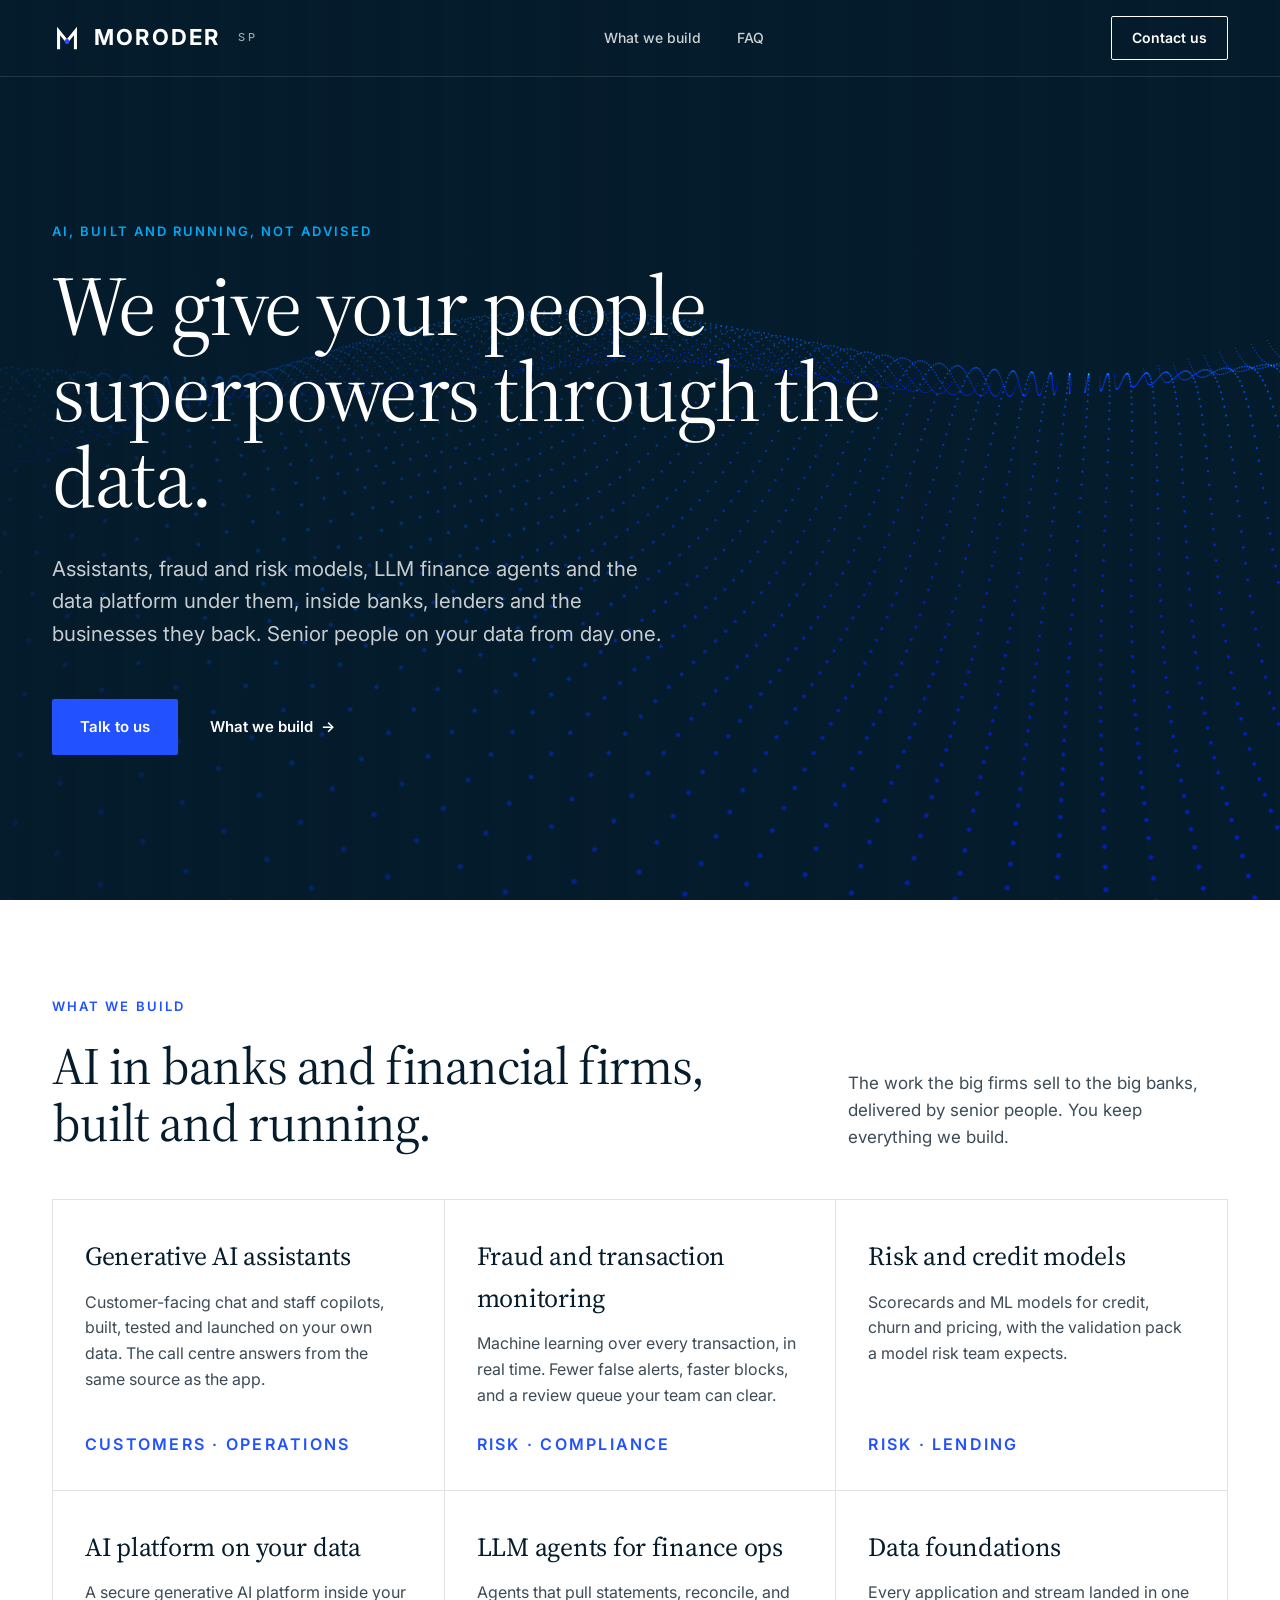
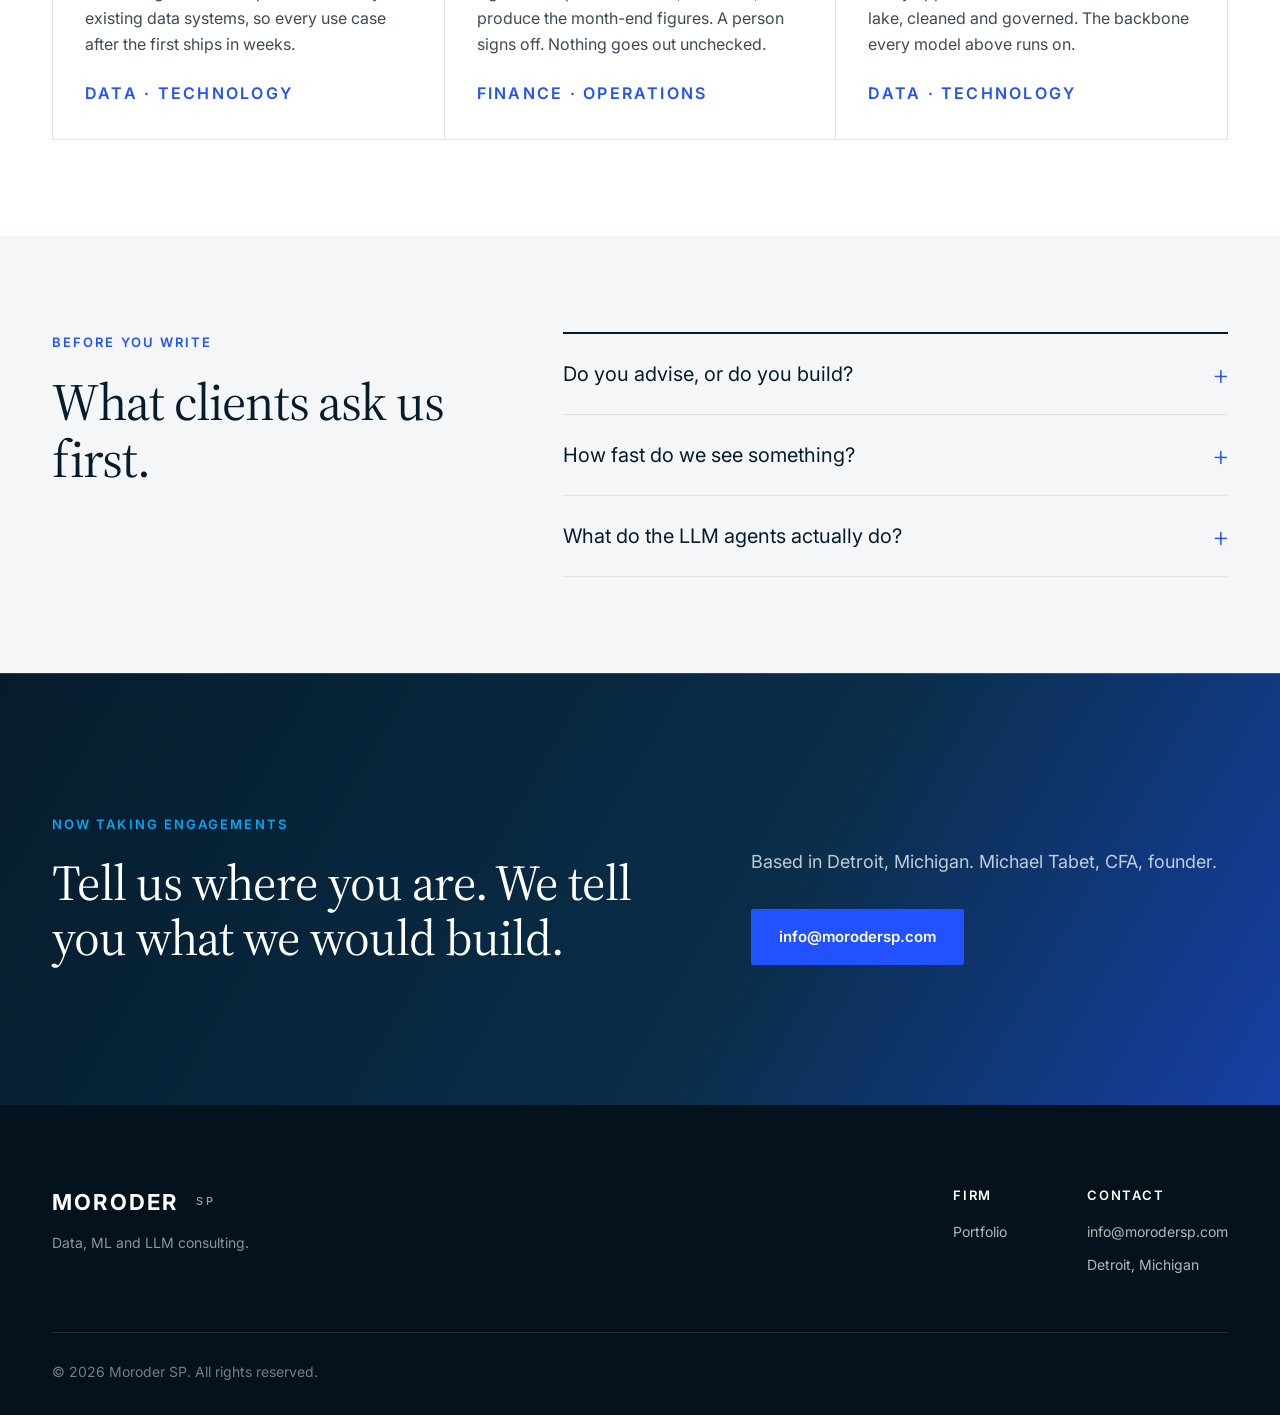
==== commit 2c8ffd61: "Portfolio moves to its own page, linked from the footer Co-Authored-By: Claude Opus 5.5 <noreply@ant" ====
--- a/index.html
+++ b/index.html
@@ -1 +1 @@
-<!DOCTYPE html><html lang="en"><head><meta charset="utf-8"><meta name="viewport" content="width=device-width, initial-scale=1"><title>Moroder SP | AI for banks and financial firms</title><meta name="description" content="AI built and running in banks and financial firms: generative AI assistants, fraud and risk models, LLM finance agents and the data platform under them. Moroder SP."><link rel="icon" href="/favicon.ico" sizes="48x48"><link rel="icon" href="/favicon.svg" type="image/svg+xml"><link rel="apple-touch-icon" href="/apple-touch-icon.png"><link rel="manifest" href="/site.webmanifest"><meta name="theme-color" content="#051c2c"><link rel="preconnect" href="https://fonts.googleapis.com"><link rel="preconnect" href="https://fonts.gstatic.com" crossorigin><link href="https://fonts.googleapis.com/css2?family=Inter:wght@400;500;600;700&family=Source+Serif+4:opsz,wght@8..60,400;8..60,500;8..60,600&display=swap" rel="stylesheet"><link rel="stylesheet" href="/_astro/Footer.BNx3MuON.css"><link rel="stylesheet" href="/_astro/index.Cos0Dv5F.css"></head><body><header class="nav" id="nav" data-astro-cid-wpvy4v7s><div class="wrap nav-in" data-astro-cid-wpvy4v7s><a href="/" class="logo" aria-label="Moroder SP home" data-astro-cid-wpvy4v7s><svg viewBox="0 0 64 64" aria-hidden="true" data-astro-cid-wpvy4v7s><g transform="translate(0 3)" data-astro-cid-wpvy4v7s><polyline points="14,50 14,14 32,36.25 50,14 50,50" fill="none" stroke="currentColor" stroke-width="6.5" stroke-linejoin="miter" stroke-linecap="square" data-astro-cid-wpvy4v7s></polyline><circle cx="32" cy="36.25" r="5.2" fill="#2251ff" data-astro-cid-wpvy4v7s></circle></g></svg>MORODER<span data-astro-cid-wpvy4v7s>SP</span></a><nav class="links" data-astro-cid-wpvy4v7s><a href="/#what" data-astro-cid-wpvy4v7s>What we build</a><a href="/#faq" data-astro-cid-wpvy4v7s>FAQ</a></nav><a href="mailto:info@morodersp.com" class="nav-cta" data-astro-cid-wpvy4v7s>Contact us</a></div></header><script type="module">var e=document.getElementById(`nav`);if(e&&!e.hasAttribute(`data-always-solid`)){let t=()=>e.classList.toggle(`solid`,window.scrollY>window.innerHeight*.85);window.addEventListener(`scroll`,t,{passive:!0}),t()}</script><main id="top" data-astro-cid-lcdefpme><section class="hero" data-astro-cid-lcdefpme><canvas id="hero-canvas" aria-hidden="true" data-astro-cid-vvmjtjv6></canvas><script type="module" src="/_astro/HeroCanvas.astro_astro_type_script_index_0_lang.BwEJAw3G.js"></script><div class="hero-shade" data-astro-cid-lcdefpme></div><div class="wrap hero-in" data-astro-cid-lcdefpme><p class="eyebrow light" data-astro-cid-lcdefpme>AI, built and running, not advised</p><h1 data-astro-cid-lcdefpme>We give your people superpowers through the data.</h1><p class="hero-lead" data-astro-cid-lcdefpme>Assistants, fraud and risk models, LLM finance agents and the data platform under them, inside banks, lenders and the businesses they back. Senior people on your data from day one.</p><div class="hero-cta" data-astro-cid-lcdefpme><a href="mailto:info@morodersp.com" class="btn btn-blue" data-astro-cid-lcdefpme>Talk to us</a><a href="#what" class="link-arrow light" data-astro-cid-lcdefpme>What we build <span data-astro-cid-lcdefpme>→</span></a></div></div></section><section class="logos" data-astro-cid-lcdefpme><div class="wrap" data-astro-cid-lcdefpme><p class="eyebrow" data-astro-cid-lcdefpme>Portfolio</p><p data-astro-cid-lcdefpme style="max-width:760px;margin:8px 0 24px;font-size:17px;line-height:1.5;color:var(--ink-2,var(--ink))">We are a data, ML and LLM consultancy. Through our investment arm we also buy AI and data businesses. These are the ones we own.</p><ul class="wall" data-astro-cid-lcdefpme><li data-astro-cid-lcdefpme><a href="/work/aggviz/" data-astro-cid-lcdefpme><img src="/clients/aggviz.svg" alt="" width="28" height="28" data-astro-cid-lcdefpme>aggviz</a></li><li data-astro-cid-lcdefpme><a href="/work/hiredsignal/" data-astro-cid-lcdefpme><img src="/clients/hiredsignal.svg" alt="" width="28" height="28" data-astro-cid-lcdefpme>HiredSignal</a></li><li data-astro-cid-lcdefpme><a href="/work/shelf-cloud/" data-astro-cid-lcdefpme><img src="/clients/shelf-cloud.svg" alt="" width="28" height="28" data-astro-cid-lcdefpme>Shelf Cloud</a></li><li data-astro-cid-lcdefpme><a href="/work/clef-en-main/" data-astro-cid-lcdefpme><img src="/clients/clef-en-main.svg" alt="" width="28" height="28" data-astro-cid-lcdefpme>Clef en Main</a></li><li data-astro-cid-lcdefpme><a href="/work/dataconview/" data-astro-cid-lcdefpme><img src="/clients/dataconview.svg" alt="" width="28" height="28" data-astro-cid-lcdefpme>DataConView</a></li><li data-astro-cid-lcdefpme><a href="/work/dr-ordo/" data-astro-cid-lcdefpme><img src="/clients/dr-ordo.svg" alt="" width="28" height="28" data-astro-cid-lcdefpme>Dr. Ordo</a></li><li data-astro-cid-lcdefpme><a href="/work/lebanese-legal/" data-astro-cid-lcdefpme><img src="/clients/lebanese-legal.svg" alt="" width="28" height="28" data-astro-cid-lcdefpme>Lebanese Legal</a></li><li data-astro-cid-lcdefpme><span data-astro-cid-lcdefpme>Plumeria Capital</span></li></ul></div></section><section id="what" class="section" data-astro-cid-lcdefpme><div class="wrap" data-astro-cid-lcdefpme><div class="head head-row" data-astro-cid-lcdefpme><div data-astro-cid-lcdefpme><p class="eyebrow" data-astro-cid-lcdefpme>What we build</p><h2 data-astro-cid-lcdefpme>AI in banks and financial firms, built and running.</h2></div><p class="head-note" data-astro-cid-lcdefpme>The work the big firms sell to the big banks, delivered by senior people. You keep everything we build.</p></div><ul class="services" data-astro-cid-lcdefpme><li data-astro-cid-lcdefpme><h3 data-astro-cid-lcdefpme>Generative AI assistants</h3><p data-astro-cid-lcdefpme>Customer-facing chat and staff copilots, built, tested and launched on your own data. The call centre answers from the same source as the app.</p><p class="svc-moments" data-astro-cid-lcdefpme>Customers · Operations</p></li><li data-astro-cid-lcdefpme><h3 data-astro-cid-lcdefpme>Fraud and transaction monitoring</h3><p data-astro-cid-lcdefpme>Machine learning over every transaction, in real time. Fewer false alerts, faster blocks, and a review queue your team can clear.</p><p class="svc-moments" data-astro-cid-lcdefpme>Risk · Compliance</p></li><li data-astro-cid-lcdefpme><h3 data-astro-cid-lcdefpme>Risk and credit models</h3><p data-astro-cid-lcdefpme>Scorecards and ML models for credit, churn and pricing, with the validation pack a model risk team expects.</p><p class="svc-moments" data-astro-cid-lcdefpme>Risk · Lending</p></li><li data-astro-cid-lcdefpme><h3 data-astro-cid-lcdefpme>AI platform on your data</h3><p data-astro-cid-lcdefpme>A secure generative AI platform inside your existing data systems, so every use case after the first ships in weeks.</p><p class="svc-moments" data-astro-cid-lcdefpme>Data · Technology</p></li><li data-astro-cid-lcdefpme><h3 data-astro-cid-lcdefpme>LLM agents for finance ops</h3><p data-astro-cid-lcdefpme>Agents that pull statements, reconcile, and produce the month-end figures. A person signs off. Nothing goes out unchecked.</p><p class="svc-moments" data-astro-cid-lcdefpme>Finance · Operations</p></li><li data-astro-cid-lcdefpme><h3 data-astro-cid-lcdefpme>Data foundations</h3><p data-astro-cid-lcdefpme>Every application and stream landed in one lake, cleaned and governed. The backbone every model above runs on.</p><p class="svc-moments" data-astro-cid-lcdefpme>Data · Technology</p></li></ul></div></section><section id="faq" class="section soft" data-astro-cid-lcdefpme><div class="wrap faq-in" data-astro-cid-lcdefpme><div class="faq-side" data-astro-cid-lcdefpme><p class="eyebrow" data-astro-cid-lcdefpme>Before you write</p><h2 data-astro-cid-lcdefpme>What clients ask us first.</h2></div><div class="faq-list" data-astro-cid-lcdefpme><details data-astro-cid-lcdefpme><summary data-astro-cid-lcdefpme>Do you advise, or do you build?</summary><p data-astro-cid-lcdefpme>We build. The output of every engagement is something you keep running: a model, a data lake, a set of agents, dashboards. The advice comes with it, not instead of it.</p></details><details data-astro-cid-lcdefpme><summary data-astro-cid-lcdefpme>How fast do we see something?</summary><p data-astro-cid-lcdefpme>First numbers from your own data inside two weeks. The model and the lake stay yours when we leave.</p></details><details data-astro-cid-lcdefpme><summary data-astro-cid-lcdefpme>What do the LLM agents actually do?</summary><p data-astro-cid-lcdefpme>They do the finance work your team does by hand: pull statements, match transactions, produce the month-end figures and check them against the source. A person signs off. Nothing goes out unchecked.</p></details></div></div></section><section class="contact" data-astro-cid-lcdefpme><div class="wrap contact-in" data-astro-cid-lcdefpme><div data-astro-cid-lcdefpme><p class="eyebrow light" data-astro-cid-lcdefpme>Now taking engagements</p><h2 data-astro-cid-lcdefpme>Tell us where you are. We tell you what we would build.</h2></div><div class="contact-side" data-astro-cid-lcdefpme><p data-astro-cid-lcdefpme>Based in Detroit, Michigan. Michael Tabet, CFA, founder.</p><a href="mailto:info@morodersp.com" class="btn btn-blue" data-astro-cid-lcdefpme>info@morodersp.com</a></div></div></section></main><footer class="foot" data-astro-cid-jo6i4kqk><div class="wrap" data-astro-cid-jo6i4kqk><div class="foot-top" data-astro-cid-jo6i4kqk><div data-astro-cid-jo6i4kqk><span class="logo" data-astro-cid-jo6i4kqk>MORODER<span data-astro-cid-jo6i4kqk>SP</span></span><p class="foot-tag" data-astro-cid-jo6i4kqk>Data, ML and LLM consulting.</p></div><div class="foot-cols" data-astro-cid-jo6i4kqk><div data-astro-cid-jo6i4kqk><h4 data-astro-cid-jo6i4kqk>Firm</h4><a href="/#clients" data-astro-cid-jo6i4kqk>Portfolio</a></div><div data-astro-cid-jo6i4kqk><h4 data-astro-cid-jo6i4kqk>Contact</h4><a href="mailto:info@morodersp.com" data-astro-cid-jo6i4kqk>info@morodersp.com</a><span data-astro-cid-jo6i4kqk>Detroit, Michigan</span></div></div></div><div class="foot-bot" data-astro-cid-jo6i4kqk>© 2026 Moroder SP. All rights reserved.</div></div></footer></body></html><script type="module">var e=new IntersectionObserver(t=>{for(let n of t)n.isIntersecting&&(n.target.classList.add(`in`),e.unobserve(n.target))},{threshold:.12});document.querySelectorAll(`.services li, .moments li`).forEach(t=>{t.classList.add(`reveal`),e.observe(t)});</script>+<!DOCTYPE html><html lang="en"><head><meta charset="utf-8"><meta name="viewport" content="width=device-width, initial-scale=1"><title>Moroder SP | AI for banks and financial firms</title><meta name="description" content="AI built and running in banks and financial firms: generative AI assistants, fraud and risk models, LLM finance agents and the data platform under them. Moroder SP."><link rel="icon" href="/favicon.ico" sizes="48x48"><link rel="icon" href="/favicon.svg" type="image/svg+xml"><link rel="apple-touch-icon" href="/apple-touch-icon.png"><link rel="manifest" href="/site.webmanifest"><meta name="theme-color" content="#051c2c"><link rel="preconnect" href="https://fonts.googleapis.com"><link rel="preconnect" href="https://fonts.gstatic.com" crossorigin><link href="https://fonts.googleapis.com/css2?family=Inter:wght@400;500;600;700&family=Source+Serif+4:opsz,wght@8..60,400;8..60,500;8..60,600&display=swap" rel="stylesheet"><link rel="stylesheet" href="/_astro/Footer.BNx3MuON.css"><link rel="stylesheet" href="/_astro/index.Cos0Dv5F.css"></head><body><header class="nav" id="nav" data-astro-cid-wpvy4v7s><div class="wrap nav-in" data-astro-cid-wpvy4v7s><a href="/" class="logo" aria-label="Moroder SP home" data-astro-cid-wpvy4v7s><svg viewBox="0 0 64 64" aria-hidden="true" data-astro-cid-wpvy4v7s><g transform="translate(0 3)" data-astro-cid-wpvy4v7s><polyline points="14,50 14,14 32,36.25 50,14 50,50" fill="none" stroke="currentColor" stroke-width="6.5" stroke-linejoin="miter" stroke-linecap="square" data-astro-cid-wpvy4v7s></polyline><circle cx="32" cy="36.25" r="5.2" fill="#2251ff" data-astro-cid-wpvy4v7s></circle></g></svg>MORODER<span data-astro-cid-wpvy4v7s>SP</span></a><nav class="links" data-astro-cid-wpvy4v7s><a href="/#what" data-astro-cid-wpvy4v7s>What we build</a><a href="/#faq" data-astro-cid-wpvy4v7s>FAQ</a></nav><a href="mailto:info@morodersp.com" class="nav-cta" data-astro-cid-wpvy4v7s>Contact us</a></div></header><script type="module">var e=document.getElementById(`nav`);if(e&&!e.hasAttribute(`data-always-solid`)){let t=()=>e.classList.toggle(`solid`,window.scrollY>window.innerHeight*.85);window.addEventListener(`scroll`,t,{passive:!0}),t()}</script><main id="top" data-astro-cid-lcdefpme><section class="hero" data-astro-cid-lcdefpme><canvas id="hero-canvas" aria-hidden="true" data-astro-cid-vvmjtjv6></canvas><script type="module" src="/_astro/HeroCanvas.astro_astro_type_script_index_0_lang.BwEJAw3G.js"></script><div class="hero-shade" data-astro-cid-lcdefpme></div><div class="wrap hero-in" data-astro-cid-lcdefpme><p class="eyebrow light" data-astro-cid-lcdefpme>AI, built and running, not advised</p><h1 data-astro-cid-lcdefpme>We give your people superpowers through the data.</h1><p class="hero-lead" data-astro-cid-lcdefpme>Assistants, fraud and risk models, LLM finance agents and the data platform under them, inside banks, lenders and the businesses they back. Senior people on your data from day one.</p><div class="hero-cta" data-astro-cid-lcdefpme><a href="mailto:info@morodersp.com" class="btn btn-blue" data-astro-cid-lcdefpme>Talk to us</a><a href="#what" class="link-arrow light" data-astro-cid-lcdefpme>What we build <span data-astro-cid-lcdefpme>→</span></a></div></div></section><section id="what" class="section" data-astro-cid-lcdefpme><div class="wrap" data-astro-cid-lcdefpme><div class="head head-row" data-astro-cid-lcdefpme><div data-astro-cid-lcdefpme><p class="eyebrow" data-astro-cid-lcdefpme>What we build</p><h2 data-astro-cid-lcdefpme>AI in banks and financial firms, built and running.</h2></div><p class="head-note" data-astro-cid-lcdefpme>The work the big firms sell to the big banks, delivered by senior people. You keep everything we build.</p></div><ul class="services" data-astro-cid-lcdefpme><li data-astro-cid-lcdefpme><h3 data-astro-cid-lcdefpme>Generative AI assistants</h3><p data-astro-cid-lcdefpme>Customer-facing chat and staff copilots, built, tested and launched on your own data. The call centre answers from the same source as the app.</p><p class="svc-moments" data-astro-cid-lcdefpme>Customers · Operations</p></li><li data-astro-cid-lcdefpme><h3 data-astro-cid-lcdefpme>Fraud and transaction monitoring</h3><p data-astro-cid-lcdefpme>Machine learning over every transaction, in real time. Fewer false alerts, faster blocks, and a review queue your team can clear.</p><p class="svc-moments" data-astro-cid-lcdefpme>Risk · Compliance</p></li><li data-astro-cid-lcdefpme><h3 data-astro-cid-lcdefpme>Risk and credit models</h3><p data-astro-cid-lcdefpme>Scorecards and ML models for credit, churn and pricing, with the validation pack a model risk team expects.</p><p class="svc-moments" data-astro-cid-lcdefpme>Risk · Lending</p></li><li data-astro-cid-lcdefpme><h3 data-astro-cid-lcdefpme>AI platform on your data</h3><p data-astro-cid-lcdefpme>A secure generative AI platform inside your existing data systems, so every use case after the first ships in weeks.</p><p class="svc-moments" data-astro-cid-lcdefpme>Data · Technology</p></li><li data-astro-cid-lcdefpme><h3 data-astro-cid-lcdefpme>LLM agents for finance ops</h3><p data-astro-cid-lcdefpme>Agents that pull statements, reconcile, and produce the month-end figures. A person signs off. Nothing goes out unchecked.</p><p class="svc-moments" data-astro-cid-lcdefpme>Finance · Operations</p></li><li data-astro-cid-lcdefpme><h3 data-astro-cid-lcdefpme>Data foundations</h3><p data-astro-cid-lcdefpme>Every application and stream landed in one lake, cleaned and governed. The backbone every model above runs on.</p><p class="svc-moments" data-astro-cid-lcdefpme>Data · Technology</p></li></ul></div></section><section id="faq" class="section soft" data-astro-cid-lcdefpme><div class="wrap faq-in" data-astro-cid-lcdefpme><div class="faq-side" data-astro-cid-lcdefpme><p class="eyebrow" data-astro-cid-lcdefpme>Before you write</p><h2 data-astro-cid-lcdefpme>What clients ask us first.</h2></div><div class="faq-list" data-astro-cid-lcdefpme><details data-astro-cid-lcdefpme><summary data-astro-cid-lcdefpme>Do you advise, or do you build?</summary><p data-astro-cid-lcdefpme>We build. The output of every engagement is something you keep running: a model, a data lake, a set of agents, dashboards. The advice comes with it, not instead of it.</p></details><details data-astro-cid-lcdefpme><summary data-astro-cid-lcdefpme>How fast do we see something?</summary><p data-astro-cid-lcdefpme>First numbers from your own data inside two weeks. The model and the lake stay yours when we leave.</p></details><details data-astro-cid-lcdefpme><summary data-astro-cid-lcdefpme>What do the LLM agents actually do?</summary><p data-astro-cid-lcdefpme>They do the finance work your team does by hand: pull statements, match transactions, produce the month-end figures and check them against the source. A person signs off. Nothing goes out unchecked.</p></details></div></div></section><section class="contact" data-astro-cid-lcdefpme><div class="wrap contact-in" data-astro-cid-lcdefpme><div data-astro-cid-lcdefpme><p class="eyebrow light" data-astro-cid-lcdefpme>Now taking engagements</p><h2 data-astro-cid-lcdefpme>Tell us where you are. We tell you what we would build.</h2></div><div class="contact-side" data-astro-cid-lcdefpme><p data-astro-cid-lcdefpme>Based in Detroit, Michigan. Michael Tabet, CFA, founder.</p><a href="mailto:info@morodersp.com" class="btn btn-blue" data-astro-cid-lcdefpme>info@morodersp.com</a></div></div></section></main><footer class="foot" data-astro-cid-jo6i4kqk><div class="wrap" data-astro-cid-jo6i4kqk><div class="foot-top" data-astro-cid-jo6i4kqk><div data-astro-cid-jo6i4kqk><span class="logo" data-astro-cid-jo6i4kqk>MORODER<span data-astro-cid-jo6i4kqk>SP</span></span><p class="foot-tag" data-astro-cid-jo6i4kqk>Data, ML and LLM consulting.</p></div><div class="foot-cols" data-astro-cid-jo6i4kqk><div data-astro-cid-jo6i4kqk><h4 data-astro-cid-jo6i4kqk>Firm</h4><a href="/portfolio/" data-astro-cid-jo6i4kqk>Portfolio</a></div><div data-astro-cid-jo6i4kqk><h4 data-astro-cid-jo6i4kqk>Contact</h4><a href="mailto:info@morodersp.com" data-astro-cid-jo6i4kqk>info@morodersp.com</a><span data-astro-cid-jo6i4kqk>Detroit, Michigan</span></div></div></div><div class="foot-bot" data-astro-cid-jo6i4kqk>© 2026 Moroder SP. All rights reserved.</div></div></footer></body></html><script type="module">var e=new IntersectionObserver(t=>{for(let n of t)n.isIntersecting&&(n.target.classList.add(`in`),e.unobserve(n.target))},{threshold:.12});document.querySelectorAll(`.services li, .moments li`).forEach(t=>{t.classList.add(`reveal`),e.observe(t)});</script>
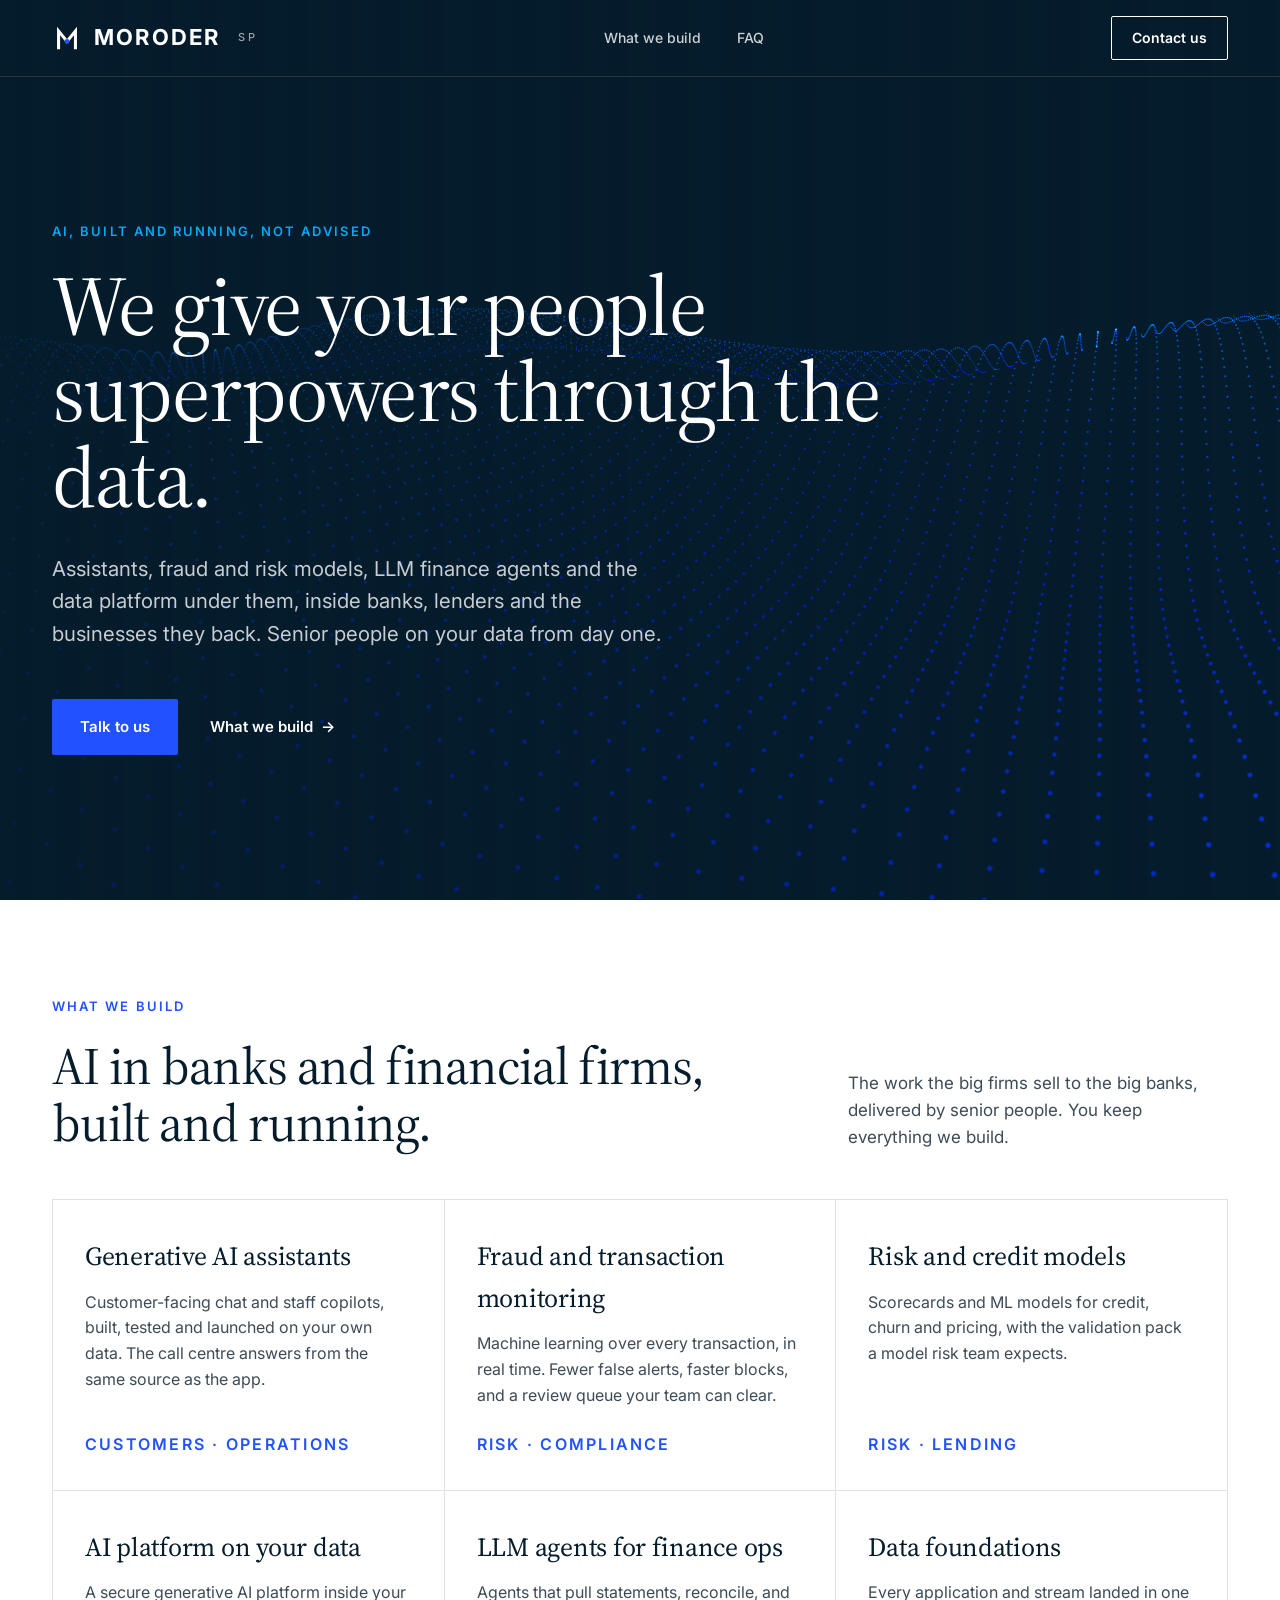
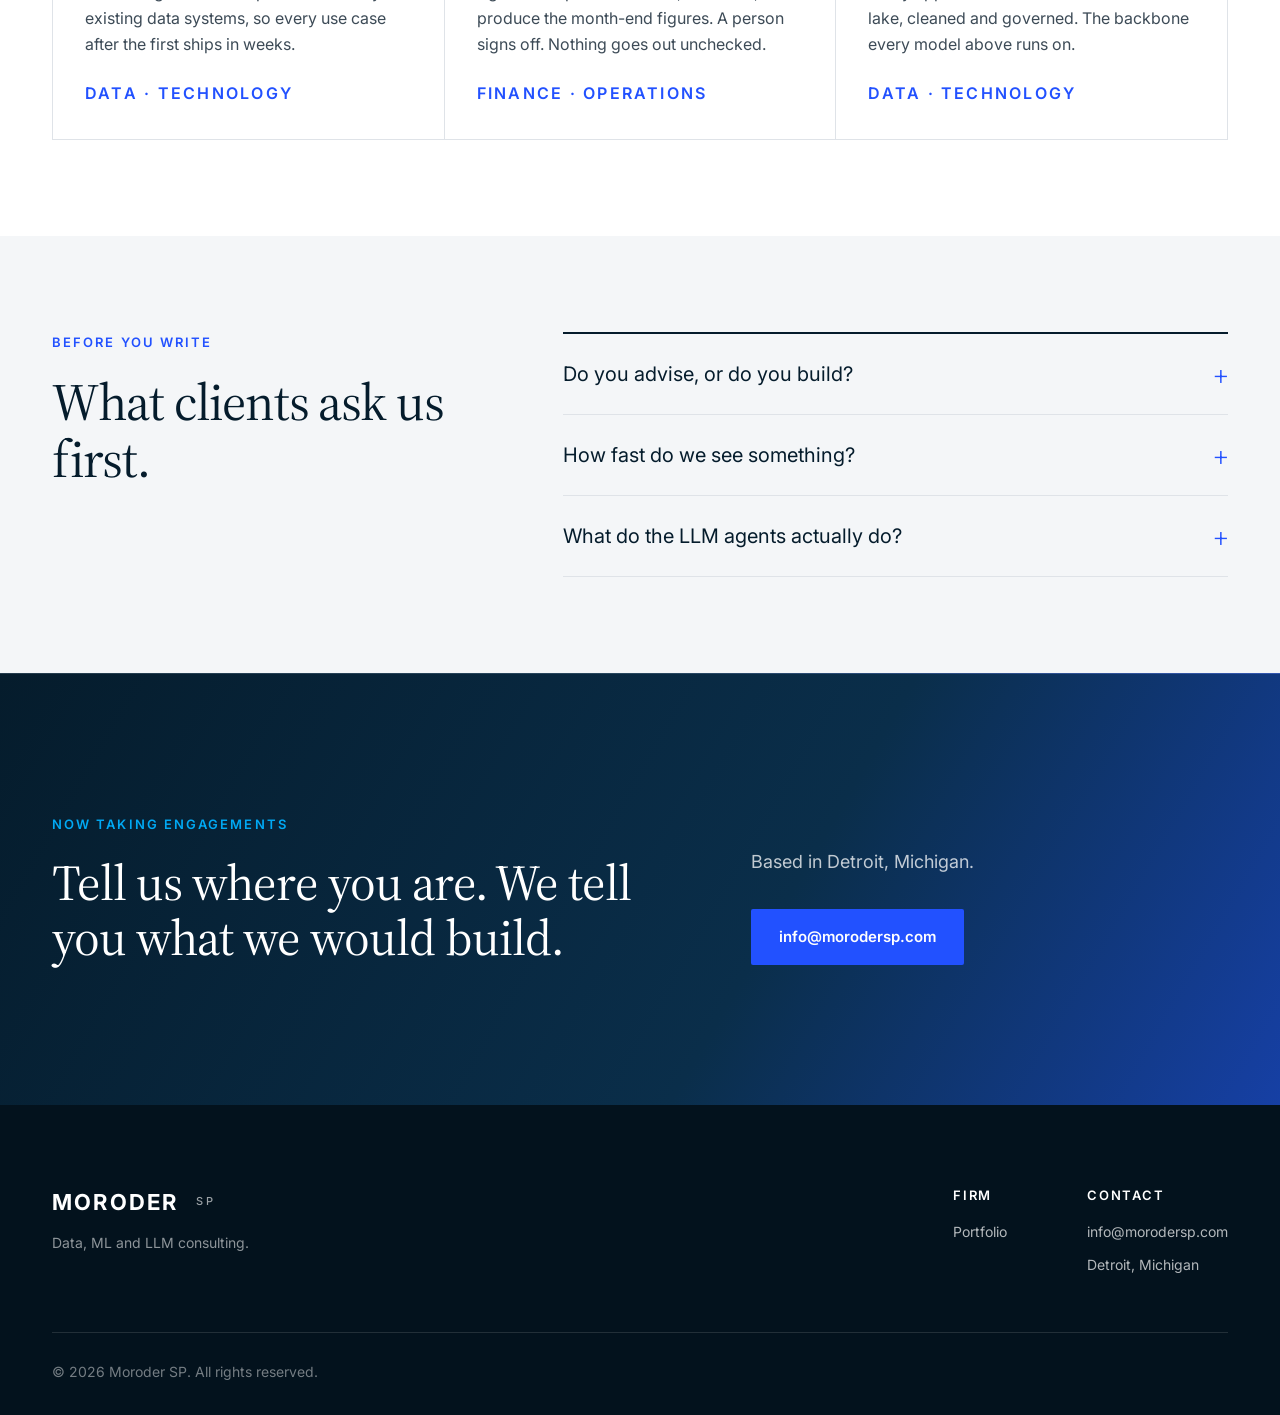
==== commit 1dc04b43: "Remove founder line Co-Authored-By: Claude Opus 5.5 <noreply@anthropic.com>" ====
--- a/index.html
+++ b/index.html
@@ -1 +1 @@
-<!DOCTYPE html><html lang="en"><head><meta charset="utf-8"><meta name="viewport" content="width=device-width, initial-scale=1"><title>Moroder SP | AI for banks and financial firms</title><meta name="description" content="AI built and running in banks and financial firms: generative AI assistants, fraud and risk models, LLM finance agents and the data platform under them. Moroder SP."><link rel="icon" href="/favicon.ico" sizes="48x48"><link rel="icon" href="/favicon.svg" type="image/svg+xml"><link rel="apple-touch-icon" href="/apple-touch-icon.png"><link rel="manifest" href="/site.webmanifest"><meta name="theme-color" content="#051c2c"><link rel="preconnect" href="https://fonts.googleapis.com"><link rel="preconnect" href="https://fonts.gstatic.com" crossorigin><link href="https://fonts.googleapis.com/css2?family=Inter:wght@400;500;600;700&family=Source+Serif+4:opsz,wght@8..60,400;8..60,500;8..60,600&display=swap" rel="stylesheet"><link rel="stylesheet" href="/_astro/Footer.BNx3MuON.css"><link rel="stylesheet" href="/_astro/index.Cos0Dv5F.css"></head><body><header class="nav" id="nav" data-astro-cid-wpvy4v7s><div class="wrap nav-in" data-astro-cid-wpvy4v7s><a href="/" class="logo" aria-label="Moroder SP home" data-astro-cid-wpvy4v7s><svg viewBox="0 0 64 64" aria-hidden="true" data-astro-cid-wpvy4v7s><g transform="translate(0 3)" data-astro-cid-wpvy4v7s><polyline points="14,50 14,14 32,36.25 50,14 50,50" fill="none" stroke="currentColor" stroke-width="6.5" stroke-linejoin="miter" stroke-linecap="square" data-astro-cid-wpvy4v7s></polyline><circle cx="32" cy="36.25" r="5.2" fill="#2251ff" data-astro-cid-wpvy4v7s></circle></g></svg>MORODER<span data-astro-cid-wpvy4v7s>SP</span></a><nav class="links" data-astro-cid-wpvy4v7s><a href="/#what" data-astro-cid-wpvy4v7s>What we build</a><a href="/#faq" data-astro-cid-wpvy4v7s>FAQ</a></nav><a href="mailto:info@morodersp.com" class="nav-cta" data-astro-cid-wpvy4v7s>Contact us</a></div></header><script type="module">var e=document.getElementById(`nav`);if(e&&!e.hasAttribute(`data-always-solid`)){let t=()=>e.classList.toggle(`solid`,window.scrollY>window.innerHeight*.85);window.addEventListener(`scroll`,t,{passive:!0}),t()}</script><main id="top" data-astro-cid-lcdefpme><section class="hero" data-astro-cid-lcdefpme><canvas id="hero-canvas" aria-hidden="true" data-astro-cid-vvmjtjv6></canvas><script type="module" src="/_astro/HeroCanvas.astro_astro_type_script_index_0_lang.BwEJAw3G.js"></script><div class="hero-shade" data-astro-cid-lcdefpme></div><div class="wrap hero-in" data-astro-cid-lcdefpme><p class="eyebrow light" data-astro-cid-lcdefpme>AI, built and running, not advised</p><h1 data-astro-cid-lcdefpme>We give your people superpowers through the data.</h1><p class="hero-lead" data-astro-cid-lcdefpme>Assistants, fraud and risk models, LLM finance agents and the data platform under them, inside banks, lenders and the businesses they back. Senior people on your data from day one.</p><div class="hero-cta" data-astro-cid-lcdefpme><a href="mailto:info@morodersp.com" class="btn btn-blue" data-astro-cid-lcdefpme>Talk to us</a><a href="#what" class="link-arrow light" data-astro-cid-lcdefpme>What we build <span data-astro-cid-lcdefpme>→</span></a></div></div></section><section id="what" class="section" data-astro-cid-lcdefpme><div class="wrap" data-astro-cid-lcdefpme><div class="head head-row" data-astro-cid-lcdefpme><div data-astro-cid-lcdefpme><p class="eyebrow" data-astro-cid-lcdefpme>What we build</p><h2 data-astro-cid-lcdefpme>AI in banks and financial firms, built and running.</h2></div><p class="head-note" data-astro-cid-lcdefpme>The work the big firms sell to the big banks, delivered by senior people. You keep everything we build.</p></div><ul class="services" data-astro-cid-lcdefpme><li data-astro-cid-lcdefpme><h3 data-astro-cid-lcdefpme>Generative AI assistants</h3><p data-astro-cid-lcdefpme>Customer-facing chat and staff copilots, built, tested and launched on your own data. The call centre answers from the same source as the app.</p><p class="svc-moments" data-astro-cid-lcdefpme>Customers · Operations</p></li><li data-astro-cid-lcdefpme><h3 data-astro-cid-lcdefpme>Fraud and transaction monitoring</h3><p data-astro-cid-lcdefpme>Machine learning over every transaction, in real time. Fewer false alerts, faster blocks, and a review queue your team can clear.</p><p class="svc-moments" data-astro-cid-lcdefpme>Risk · Compliance</p></li><li data-astro-cid-lcdefpme><h3 data-astro-cid-lcdefpme>Risk and credit models</h3><p data-astro-cid-lcdefpme>Scorecards and ML models for credit, churn and pricing, with the validation pack a model risk team expects.</p><p class="svc-moments" data-astro-cid-lcdefpme>Risk · Lending</p></li><li data-astro-cid-lcdefpme><h3 data-astro-cid-lcdefpme>AI platform on your data</h3><p data-astro-cid-lcdefpme>A secure generative AI platform inside your existing data systems, so every use case after the first ships in weeks.</p><p class="svc-moments" data-astro-cid-lcdefpme>Data · Technology</p></li><li data-astro-cid-lcdefpme><h3 data-astro-cid-lcdefpme>LLM agents for finance ops</h3><p data-astro-cid-lcdefpme>Agents that pull statements, reconcile, and produce the month-end figures. A person signs off. Nothing goes out unchecked.</p><p class="svc-moments" data-astro-cid-lcdefpme>Finance · Operations</p></li><li data-astro-cid-lcdefpme><h3 data-astro-cid-lcdefpme>Data foundations</h3><p data-astro-cid-lcdefpme>Every application and stream landed in one lake, cleaned and governed. The backbone every model above runs on.</p><p class="svc-moments" data-astro-cid-lcdefpme>Data · Technology</p></li></ul></div></section><section id="faq" class="section soft" data-astro-cid-lcdefpme><div class="wrap faq-in" data-astro-cid-lcdefpme><div class="faq-side" data-astro-cid-lcdefpme><p class="eyebrow" data-astro-cid-lcdefpme>Before you write</p><h2 data-astro-cid-lcdefpme>What clients ask us first.</h2></div><div class="faq-list" data-astro-cid-lcdefpme><details data-astro-cid-lcdefpme><summary data-astro-cid-lcdefpme>Do you advise, or do you build?</summary><p data-astro-cid-lcdefpme>We build. The output of every engagement is something you keep running: a model, a data lake, a set of agents, dashboards. The advice comes with it, not instead of it.</p></details><details data-astro-cid-lcdefpme><summary data-astro-cid-lcdefpme>How fast do we see something?</summary><p data-astro-cid-lcdefpme>First numbers from your own data inside two weeks. The model and the lake stay yours when we leave.</p></details><details data-astro-cid-lcdefpme><summary data-astro-cid-lcdefpme>What do the LLM agents actually do?</summary><p data-astro-cid-lcdefpme>They do the finance work your team does by hand: pull statements, match transactions, produce the month-end figures and check them against the source. A person signs off. Nothing goes out unchecked.</p></details></div></div></section><section class="contact" data-astro-cid-lcdefpme><div class="wrap contact-in" data-astro-cid-lcdefpme><div data-astro-cid-lcdefpme><p class="eyebrow light" data-astro-cid-lcdefpme>Now taking engagements</p><h2 data-astro-cid-lcdefpme>Tell us where you are. We tell you what we would build.</h2></div><div class="contact-side" data-astro-cid-lcdefpme><p data-astro-cid-lcdefpme>Based in Detroit, Michigan. Michael Tabet, CFA, founder.</p><a href="mailto:info@morodersp.com" class="btn btn-blue" data-astro-cid-lcdefpme>info@morodersp.com</a></div></div></section></main><footer class="foot" data-astro-cid-jo6i4kqk><div class="wrap" data-astro-cid-jo6i4kqk><div class="foot-top" data-astro-cid-jo6i4kqk><div data-astro-cid-jo6i4kqk><span class="logo" data-astro-cid-jo6i4kqk>MORODER<span data-astro-cid-jo6i4kqk>SP</span></span><p class="foot-tag" data-astro-cid-jo6i4kqk>Data, ML and LLM consulting.</p></div><div class="foot-cols" data-astro-cid-jo6i4kqk><div data-astro-cid-jo6i4kqk><h4 data-astro-cid-jo6i4kqk>Firm</h4><a href="/portfolio/" data-astro-cid-jo6i4kqk>Portfolio</a></div><div data-astro-cid-jo6i4kqk><h4 data-astro-cid-jo6i4kqk>Contact</h4><a href="mailto:info@morodersp.com" data-astro-cid-jo6i4kqk>info@morodersp.com</a><span data-astro-cid-jo6i4kqk>Detroit, Michigan</span></div></div></div><div class="foot-bot" data-astro-cid-jo6i4kqk>© 2026 Moroder SP. All rights reserved.</div></div></footer></body></html><script type="module">var e=new IntersectionObserver(t=>{for(let n of t)n.isIntersecting&&(n.target.classList.add(`in`),e.unobserve(n.target))},{threshold:.12});document.querySelectorAll(`.services li, .moments li`).forEach(t=>{t.classList.add(`reveal`),e.observe(t)});</script>+<!DOCTYPE html><html lang="en"><head><meta charset="utf-8"><meta name="viewport" content="width=device-width, initial-scale=1"><title>Moroder SP | AI for banks and financial firms</title><meta name="description" content="AI built and running in banks and financial firms: generative AI assistants, fraud and risk models, LLM finance agents and the data platform under them. Moroder SP."><link rel="icon" href="/favicon.ico" sizes="48x48"><link rel="icon" href="/favicon.svg" type="image/svg+xml"><link rel="apple-touch-icon" href="/apple-touch-icon.png"><link rel="manifest" href="/site.webmanifest"><meta name="theme-color" content="#051c2c"><link rel="preconnect" href="https://fonts.googleapis.com"><link rel="preconnect" href="https://fonts.gstatic.com" crossorigin><link href="https://fonts.googleapis.com/css2?family=Inter:wght@400;500;600;700&family=Source+Serif+4:opsz,wght@8..60,400;8..60,500;8..60,600&display=swap" rel="stylesheet"><link rel="stylesheet" href="/_astro/Footer.BNx3MuON.css"><link rel="stylesheet" href="/_astro/index.Cos0Dv5F.css"></head><body><header class="nav" id="nav" data-astro-cid-wpvy4v7s><div class="wrap nav-in" data-astro-cid-wpvy4v7s><a href="/" class="logo" aria-label="Moroder SP home" data-astro-cid-wpvy4v7s><svg viewBox="0 0 64 64" aria-hidden="true" data-astro-cid-wpvy4v7s><g transform="translate(0 3)" data-astro-cid-wpvy4v7s><polyline points="14,50 14,14 32,36.25 50,14 50,50" fill="none" stroke="currentColor" stroke-width="6.5" stroke-linejoin="miter" stroke-linecap="square" data-astro-cid-wpvy4v7s></polyline><circle cx="32" cy="36.25" r="5.2" fill="#2251ff" data-astro-cid-wpvy4v7s></circle></g></svg>MORODER<span data-astro-cid-wpvy4v7s>SP</span></a><nav class="links" data-astro-cid-wpvy4v7s><a href="/#what" data-astro-cid-wpvy4v7s>What we build</a><a href="/#faq" data-astro-cid-wpvy4v7s>FAQ</a></nav><a href="mailto:info@morodersp.com" class="nav-cta" data-astro-cid-wpvy4v7s>Contact us</a></div></header><script type="module">var e=document.getElementById(`nav`);if(e&&!e.hasAttribute(`data-always-solid`)){let t=()=>e.classList.toggle(`solid`,window.scrollY>window.innerHeight*.85);window.addEventListener(`scroll`,t,{passive:!0}),t()}</script><main id="top" data-astro-cid-lcdefpme><section class="hero" data-astro-cid-lcdefpme><canvas id="hero-canvas" aria-hidden="true" data-astro-cid-vvmjtjv6></canvas><script type="module" src="/_astro/HeroCanvas.astro_astro_type_script_index_0_lang.BwEJAw3G.js"></script><div class="hero-shade" data-astro-cid-lcdefpme></div><div class="wrap hero-in" data-astro-cid-lcdefpme><p class="eyebrow light" data-astro-cid-lcdefpme>AI, built and running, not advised</p><h1 data-astro-cid-lcdefpme>We give your people superpowers through the data.</h1><p class="hero-lead" data-astro-cid-lcdefpme>Assistants, fraud and risk models, LLM finance agents and the data platform under them, inside banks, lenders and the businesses they back. Senior people on your data from day one.</p><div class="hero-cta" data-astro-cid-lcdefpme><a href="mailto:info@morodersp.com" class="btn btn-blue" data-astro-cid-lcdefpme>Talk to us</a><a href="#what" class="link-arrow light" data-astro-cid-lcdefpme>What we build <span data-astro-cid-lcdefpme>→</span></a></div></div></section><section id="what" class="section" data-astro-cid-lcdefpme><div class="wrap" data-astro-cid-lcdefpme><div class="head head-row" data-astro-cid-lcdefpme><div data-astro-cid-lcdefpme><p class="eyebrow" data-astro-cid-lcdefpme>What we build</p><h2 data-astro-cid-lcdefpme>AI in banks and financial firms, built and running.</h2></div><p class="head-note" data-astro-cid-lcdefpme>The work the big firms sell to the big banks, delivered by senior people. You keep everything we build.</p></div><ul class="services" data-astro-cid-lcdefpme><li data-astro-cid-lcdefpme><h3 data-astro-cid-lcdefpme>Generative AI assistants</h3><p data-astro-cid-lcdefpme>Customer-facing chat and staff copilots, built, tested and launched on your own data. The call centre answers from the same source as the app.</p><p class="svc-moments" data-astro-cid-lcdefpme>Customers · Operations</p></li><li data-astro-cid-lcdefpme><h3 data-astro-cid-lcdefpme>Fraud and transaction monitoring</h3><p data-astro-cid-lcdefpme>Machine learning over every transaction, in real time. Fewer false alerts, faster blocks, and a review queue your team can clear.</p><p class="svc-moments" data-astro-cid-lcdefpme>Risk · Compliance</p></li><li data-astro-cid-lcdefpme><h3 data-astro-cid-lcdefpme>Risk and credit models</h3><p data-astro-cid-lcdefpme>Scorecards and ML models for credit, churn and pricing, with the validation pack a model risk team expects.</p><p class="svc-moments" data-astro-cid-lcdefpme>Risk · Lending</p></li><li data-astro-cid-lcdefpme><h3 data-astro-cid-lcdefpme>AI platform on your data</h3><p data-astro-cid-lcdefpme>A secure generative AI platform inside your existing data systems, so every use case after the first ships in weeks.</p><p class="svc-moments" data-astro-cid-lcdefpme>Data · Technology</p></li><li data-astro-cid-lcdefpme><h3 data-astro-cid-lcdefpme>LLM agents for finance ops</h3><p data-astro-cid-lcdefpme>Agents that pull statements, reconcile, and produce the month-end figures. A person signs off. Nothing goes out unchecked.</p><p class="svc-moments" data-astro-cid-lcdefpme>Finance · Operations</p></li><li data-astro-cid-lcdefpme><h3 data-astro-cid-lcdefpme>Data foundations</h3><p data-astro-cid-lcdefpme>Every application and stream landed in one lake, cleaned and governed. The backbone every model above runs on.</p><p class="svc-moments" data-astro-cid-lcdefpme>Data · Technology</p></li></ul></div></section><section id="faq" class="section soft" data-astro-cid-lcdefpme><div class="wrap faq-in" data-astro-cid-lcdefpme><div class="faq-side" data-astro-cid-lcdefpme><p class="eyebrow" data-astro-cid-lcdefpme>Before you write</p><h2 data-astro-cid-lcdefpme>What clients ask us first.</h2></div><div class="faq-list" data-astro-cid-lcdefpme><details data-astro-cid-lcdefpme><summary data-astro-cid-lcdefpme>Do you advise, or do you build?</summary><p data-astro-cid-lcdefpme>We build. The output of every engagement is something you keep running: a model, a data lake, a set of agents, dashboards. The advice comes with it, not instead of it.</p></details><details data-astro-cid-lcdefpme><summary data-astro-cid-lcdefpme>How fast do we see something?</summary><p data-astro-cid-lcdefpme>First numbers from your own data inside two weeks. The model and the lake stay yours when we leave.</p></details><details data-astro-cid-lcdefpme><summary data-astro-cid-lcdefpme>What do the LLM agents actually do?</summary><p data-astro-cid-lcdefpme>They do the finance work your team does by hand: pull statements, match transactions, produce the month-end figures and check them against the source. A person signs off. Nothing goes out unchecked.</p></details></div></div></section><section class="contact" data-astro-cid-lcdefpme><div class="wrap contact-in" data-astro-cid-lcdefpme><div data-astro-cid-lcdefpme><p class="eyebrow light" data-astro-cid-lcdefpme>Now taking engagements</p><h2 data-astro-cid-lcdefpme>Tell us where you are. We tell you what we would build.</h2></div><div class="contact-side" data-astro-cid-lcdefpme><p data-astro-cid-lcdefpme>Based in Detroit, Michigan.</p><a href="mailto:info@morodersp.com" class="btn btn-blue" data-astro-cid-lcdefpme>info@morodersp.com</a></div></div></section></main><footer class="foot" data-astro-cid-jo6i4kqk><div class="wrap" data-astro-cid-jo6i4kqk><div class="foot-top" data-astro-cid-jo6i4kqk><div data-astro-cid-jo6i4kqk><span class="logo" data-astro-cid-jo6i4kqk>MORODER<span data-astro-cid-jo6i4kqk>SP</span></span><p class="foot-tag" data-astro-cid-jo6i4kqk>Data, ML and LLM consulting.</p></div><div class="foot-cols" data-astro-cid-jo6i4kqk><div data-astro-cid-jo6i4kqk><h4 data-astro-cid-jo6i4kqk>Firm</h4><a href="/portfolio/" data-astro-cid-jo6i4kqk>Portfolio</a></div><div data-astro-cid-jo6i4kqk><h4 data-astro-cid-jo6i4kqk>Contact</h4><a href="mailto:info@morodersp.com" data-astro-cid-jo6i4kqk>info@morodersp.com</a><span data-astro-cid-jo6i4kqk>Detroit, Michigan</span></div></div></div><div class="foot-bot" data-astro-cid-jo6i4kqk>© 2026 Moroder SP. All rights reserved.</div></div></footer></body></html><script type="module">var e=new IntersectionObserver(t=>{for(let n of t)n.isIntersecting&&(n.target.classList.add(`in`),e.unobserve(n.target))},{threshold:.12});document.querySelectorAll(`.services li, .moments li`).forEach(t=>{t.classList.add(`reveal`),e.observe(t)});</script>
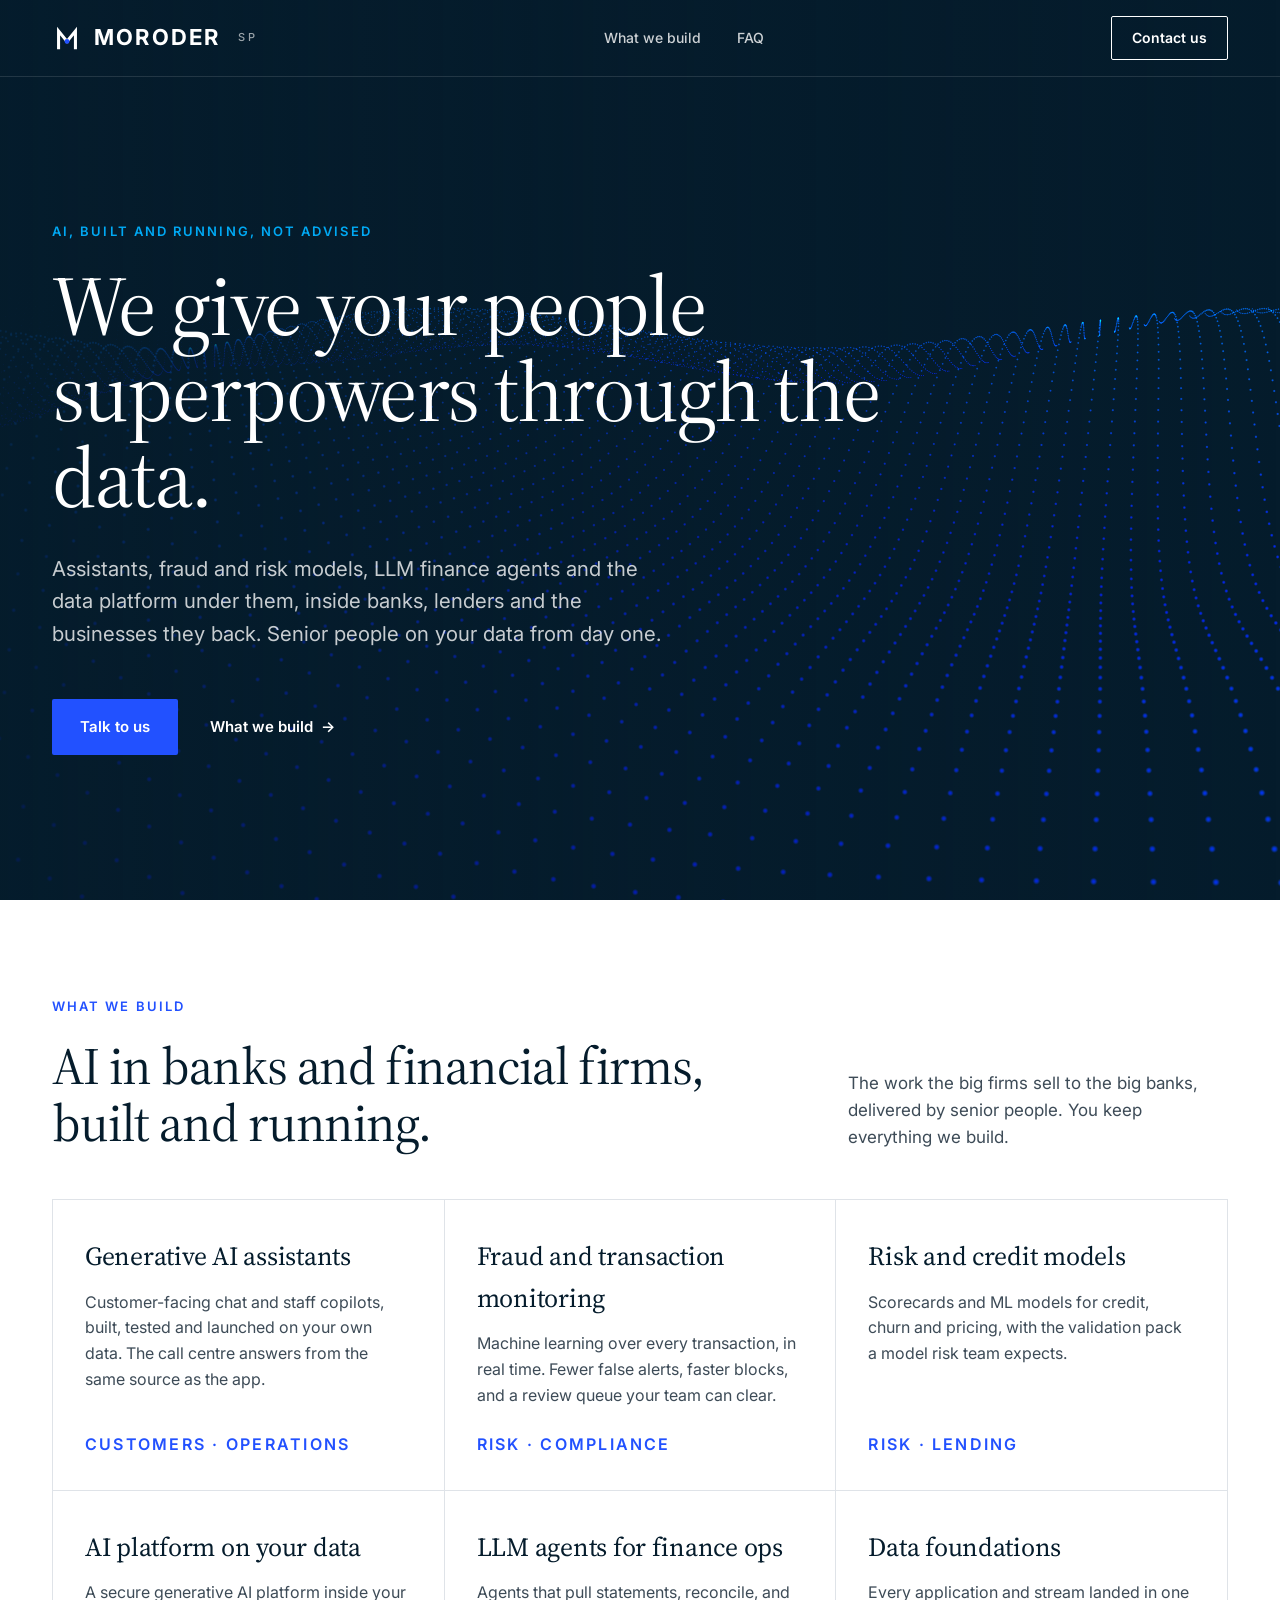
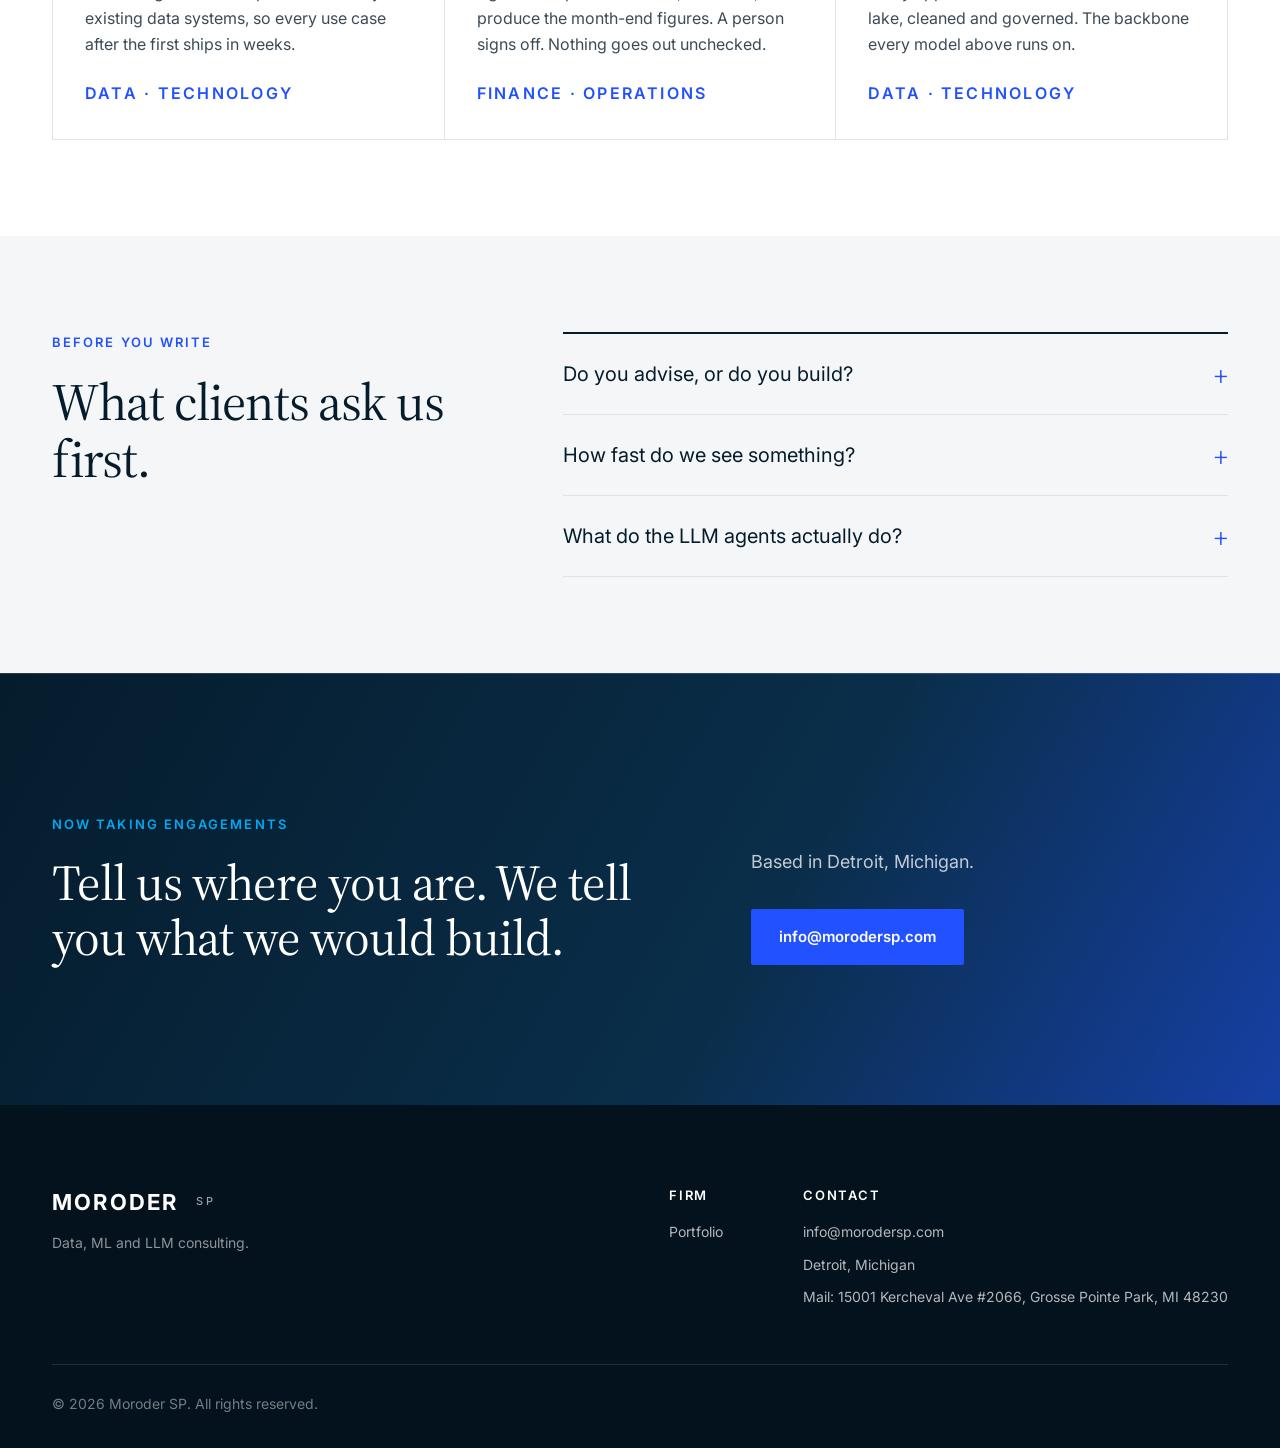
==== commit 23f23222: "Footer: mailing address Co-Authored-By: Claude Opus 5.5 <noreply@anthropic.com>" ====
--- a/index.html
+++ b/index.html
@@ -1 +1 @@
-<!DOCTYPE html><html lang="en"><head><meta charset="utf-8"><meta name="viewport" content="width=device-width, initial-scale=1"><title>Moroder SP | AI for banks and financial firms</title><meta name="description" content="AI built and running in banks and financial firms: generative AI assistants, fraud and risk models, LLM finance agents and the data platform under them. Moroder SP."><link rel="icon" href="/favicon.ico" sizes="48x48"><link rel="icon" href="/favicon.svg" type="image/svg+xml"><link rel="apple-touch-icon" href="/apple-touch-icon.png"><link rel="manifest" href="/site.webmanifest"><meta name="theme-color" content="#051c2c"><link rel="preconnect" href="https://fonts.googleapis.com"><link rel="preconnect" href="https://fonts.gstatic.com" crossorigin><link href="https://fonts.googleapis.com/css2?family=Inter:wght@400;500;600;700&family=Source+Serif+4:opsz,wght@8..60,400;8..60,500;8..60,600&display=swap" rel="stylesheet"><link rel="stylesheet" href="/_astro/Footer.BNx3MuON.css"><link rel="stylesheet" href="/_astro/index.Cos0Dv5F.css"></head><body><header class="nav" id="nav" data-astro-cid-wpvy4v7s><div class="wrap nav-in" data-astro-cid-wpvy4v7s><a href="/" class="logo" aria-label="Moroder SP home" data-astro-cid-wpvy4v7s><svg viewBox="0 0 64 64" aria-hidden="true" data-astro-cid-wpvy4v7s><g transform="translate(0 3)" data-astro-cid-wpvy4v7s><polyline points="14,50 14,14 32,36.25 50,14 50,50" fill="none" stroke="currentColor" stroke-width="6.5" stroke-linejoin="miter" stroke-linecap="square" data-astro-cid-wpvy4v7s></polyline><circle cx="32" cy="36.25" r="5.2" fill="#2251ff" data-astro-cid-wpvy4v7s></circle></g></svg>MORODER<span data-astro-cid-wpvy4v7s>SP</span></a><nav class="links" data-astro-cid-wpvy4v7s><a href="/#what" data-astro-cid-wpvy4v7s>What we build</a><a href="/#faq" data-astro-cid-wpvy4v7s>FAQ</a></nav><a href="mailto:info@morodersp.com" class="nav-cta" data-astro-cid-wpvy4v7s>Contact us</a></div></header><script type="module">var e=document.getElementById(`nav`);if(e&&!e.hasAttribute(`data-always-solid`)){let t=()=>e.classList.toggle(`solid`,window.scrollY>window.innerHeight*.85);window.addEventListener(`scroll`,t,{passive:!0}),t()}</script><main id="top" data-astro-cid-lcdefpme><section class="hero" data-astro-cid-lcdefpme><canvas id="hero-canvas" aria-hidden="true" data-astro-cid-vvmjtjv6></canvas><script type="module" src="/_astro/HeroCanvas.astro_astro_type_script_index_0_lang.BwEJAw3G.js"></script><div class="hero-shade" data-astro-cid-lcdefpme></div><div class="wrap hero-in" data-astro-cid-lcdefpme><p class="eyebrow light" data-astro-cid-lcdefpme>AI, built and running, not advised</p><h1 data-astro-cid-lcdefpme>We give your people superpowers through the data.</h1><p class="hero-lead" data-astro-cid-lcdefpme>Assistants, fraud and risk models, LLM finance agents and the data platform under them, inside banks, lenders and the businesses they back. Senior people on your data from day one.</p><div class="hero-cta" data-astro-cid-lcdefpme><a href="mailto:info@morodersp.com" class="btn btn-blue" data-astro-cid-lcdefpme>Talk to us</a><a href="#what" class="link-arrow light" data-astro-cid-lcdefpme>What we build <span data-astro-cid-lcdefpme>→</span></a></div></div></section><section id="what" class="section" data-astro-cid-lcdefpme><div class="wrap" data-astro-cid-lcdefpme><div class="head head-row" data-astro-cid-lcdefpme><div data-astro-cid-lcdefpme><p class="eyebrow" data-astro-cid-lcdefpme>What we build</p><h2 data-astro-cid-lcdefpme>AI in banks and financial firms, built and running.</h2></div><p class="head-note" data-astro-cid-lcdefpme>The work the big firms sell to the big banks, delivered by senior people. You keep everything we build.</p></div><ul class="services" data-astro-cid-lcdefpme><li data-astro-cid-lcdefpme><h3 data-astro-cid-lcdefpme>Generative AI assistants</h3><p data-astro-cid-lcdefpme>Customer-facing chat and staff copilots, built, tested and launched on your own data. The call centre answers from the same source as the app.</p><p class="svc-moments" data-astro-cid-lcdefpme>Customers · Operations</p></li><li data-astro-cid-lcdefpme><h3 data-astro-cid-lcdefpme>Fraud and transaction monitoring</h3><p data-astro-cid-lcdefpme>Machine learning over every transaction, in real time. Fewer false alerts, faster blocks, and a review queue your team can clear.</p><p class="svc-moments" data-astro-cid-lcdefpme>Risk · Compliance</p></li><li data-astro-cid-lcdefpme><h3 data-astro-cid-lcdefpme>Risk and credit models</h3><p data-astro-cid-lcdefpme>Scorecards and ML models for credit, churn and pricing, with the validation pack a model risk team expects.</p><p class="svc-moments" data-astro-cid-lcdefpme>Risk · Lending</p></li><li data-astro-cid-lcdefpme><h3 data-astro-cid-lcdefpme>AI platform on your data</h3><p data-astro-cid-lcdefpme>A secure generative AI platform inside your existing data systems, so every use case after the first ships in weeks.</p><p class="svc-moments" data-astro-cid-lcdefpme>Data · Technology</p></li><li data-astro-cid-lcdefpme><h3 data-astro-cid-lcdefpme>LLM agents for finance ops</h3><p data-astro-cid-lcdefpme>Agents that pull statements, reconcile, and produce the month-end figures. A person signs off. Nothing goes out unchecked.</p><p class="svc-moments" data-astro-cid-lcdefpme>Finance · Operations</p></li><li data-astro-cid-lcdefpme><h3 data-astro-cid-lcdefpme>Data foundations</h3><p data-astro-cid-lcdefpme>Every application and stream landed in one lake, cleaned and governed. The backbone every model above runs on.</p><p class="svc-moments" data-astro-cid-lcdefpme>Data · Technology</p></li></ul></div></section><section id="faq" class="section soft" data-astro-cid-lcdefpme><div class="wrap faq-in" data-astro-cid-lcdefpme><div class="faq-side" data-astro-cid-lcdefpme><p class="eyebrow" data-astro-cid-lcdefpme>Before you write</p><h2 data-astro-cid-lcdefpme>What clients ask us first.</h2></div><div class="faq-list" data-astro-cid-lcdefpme><details data-astro-cid-lcdefpme><summary data-astro-cid-lcdefpme>Do you advise, or do you build?</summary><p data-astro-cid-lcdefpme>We build. The output of every engagement is something you keep running: a model, a data lake, a set of agents, dashboards. The advice comes with it, not instead of it.</p></details><details data-astro-cid-lcdefpme><summary data-astro-cid-lcdefpme>How fast do we see something?</summary><p data-astro-cid-lcdefpme>First numbers from your own data inside two weeks. The model and the lake stay yours when we leave.</p></details><details data-astro-cid-lcdefpme><summary data-astro-cid-lcdefpme>What do the LLM agents actually do?</summary><p data-astro-cid-lcdefpme>They do the finance work your team does by hand: pull statements, match transactions, produce the month-end figures and check them against the source. A person signs off. Nothing goes out unchecked.</p></details></div></div></section><section class="contact" data-astro-cid-lcdefpme><div class="wrap contact-in" data-astro-cid-lcdefpme><div data-astro-cid-lcdefpme><p class="eyebrow light" data-astro-cid-lcdefpme>Now taking engagements</p><h2 data-astro-cid-lcdefpme>Tell us where you are. We tell you what we would build.</h2></div><div class="contact-side" data-astro-cid-lcdefpme><p data-astro-cid-lcdefpme>Based in Detroit, Michigan.</p><a href="mailto:info@morodersp.com" class="btn btn-blue" data-astro-cid-lcdefpme>info@morodersp.com</a></div></div></section></main><footer class="foot" data-astro-cid-jo6i4kqk><div class="wrap" data-astro-cid-jo6i4kqk><div class="foot-top" data-astro-cid-jo6i4kqk><div data-astro-cid-jo6i4kqk><span class="logo" data-astro-cid-jo6i4kqk>MORODER<span data-astro-cid-jo6i4kqk>SP</span></span><p class="foot-tag" data-astro-cid-jo6i4kqk>Data, ML and LLM consulting.</p></div><div class="foot-cols" data-astro-cid-jo6i4kqk><div data-astro-cid-jo6i4kqk><h4 data-astro-cid-jo6i4kqk>Firm</h4><a href="/portfolio/" data-astro-cid-jo6i4kqk>Portfolio</a></div><div data-astro-cid-jo6i4kqk><h4 data-astro-cid-jo6i4kqk>Contact</h4><a href="mailto:info@morodersp.com" data-astro-cid-jo6i4kqk>info@morodersp.com</a><span data-astro-cid-jo6i4kqk>Detroit, Michigan</span></div></div></div><div class="foot-bot" data-astro-cid-jo6i4kqk>© 2026 Moroder SP. All rights reserved.</div></div></footer></body></html><script type="module">var e=new IntersectionObserver(t=>{for(let n of t)n.isIntersecting&&(n.target.classList.add(`in`),e.unobserve(n.target))},{threshold:.12});document.querySelectorAll(`.services li, .moments li`).forEach(t=>{t.classList.add(`reveal`),e.observe(t)});</script>+<!DOCTYPE html><html lang="en"><head><meta charset="utf-8"><meta name="viewport" content="width=device-width, initial-scale=1"><title>Moroder SP | AI for banks and financial firms</title><meta name="description" content="AI built and running in banks and financial firms: generative AI assistants, fraud and risk models, LLM finance agents and the data platform under them. Moroder SP."><link rel="icon" href="/favicon.ico" sizes="48x48"><link rel="icon" href="/favicon.svg" type="image/svg+xml"><link rel="apple-touch-icon" href="/apple-touch-icon.png"><link rel="manifest" href="/site.webmanifest"><meta name="theme-color" content="#051c2c"><link rel="preconnect" href="https://fonts.googleapis.com"><link rel="preconnect" href="https://fonts.gstatic.com" crossorigin><link href="https://fonts.googleapis.com/css2?family=Inter:wght@400;500;600;700&family=Source+Serif+4:opsz,wght@8..60,400;8..60,500;8..60,600&display=swap" rel="stylesheet"><link rel="stylesheet" href="/_astro/Footer.BNx3MuON.css"><link rel="stylesheet" href="/_astro/index.Cos0Dv5F.css"></head><body><header class="nav" id="nav" data-astro-cid-wpvy4v7s><div class="wrap nav-in" data-astro-cid-wpvy4v7s><a href="/" class="logo" aria-label="Moroder SP home" data-astro-cid-wpvy4v7s><svg viewBox="0 0 64 64" aria-hidden="true" data-astro-cid-wpvy4v7s><g transform="translate(0 3)" data-astro-cid-wpvy4v7s><polyline points="14,50 14,14 32,36.25 50,14 50,50" fill="none" stroke="currentColor" stroke-width="6.5" stroke-linejoin="miter" stroke-linecap="square" data-astro-cid-wpvy4v7s></polyline><circle cx="32" cy="36.25" r="5.2" fill="#2251ff" data-astro-cid-wpvy4v7s></circle></g></svg>MORODER<span data-astro-cid-wpvy4v7s>SP</span></a><nav class="links" data-astro-cid-wpvy4v7s><a href="/#what" data-astro-cid-wpvy4v7s>What we build</a><a href="/#faq" data-astro-cid-wpvy4v7s>FAQ</a></nav><a href="mailto:info@morodersp.com" class="nav-cta" data-astro-cid-wpvy4v7s>Contact us</a></div></header><script type="module">var e=document.getElementById(`nav`);if(e&&!e.hasAttribute(`data-always-solid`)){let t=()=>e.classList.toggle(`solid`,window.scrollY>window.innerHeight*.85);window.addEventListener(`scroll`,t,{passive:!0}),t()}</script><main id="top" data-astro-cid-lcdefpme><section class="hero" data-astro-cid-lcdefpme><canvas id="hero-canvas" aria-hidden="true" data-astro-cid-vvmjtjv6></canvas><script type="module" src="/_astro/HeroCanvas.astro_astro_type_script_index_0_lang.BwEJAw3G.js"></script><div class="hero-shade" data-astro-cid-lcdefpme></div><div class="wrap hero-in" data-astro-cid-lcdefpme><p class="eyebrow light" data-astro-cid-lcdefpme>AI, built and running, not advised</p><h1 data-astro-cid-lcdefpme>We give your people superpowers through the data.</h1><p class="hero-lead" data-astro-cid-lcdefpme>Assistants, fraud and risk models, LLM finance agents and the data platform under them, inside banks, lenders and the businesses they back. Senior people on your data from day one.</p><div class="hero-cta" data-astro-cid-lcdefpme><a href="mailto:info@morodersp.com" class="btn btn-blue" data-astro-cid-lcdefpme>Talk to us</a><a href="#what" class="link-arrow light" data-astro-cid-lcdefpme>What we build <span data-astro-cid-lcdefpme>→</span></a></div></div></section><section id="what" class="section" data-astro-cid-lcdefpme><div class="wrap" data-astro-cid-lcdefpme><div class="head head-row" data-astro-cid-lcdefpme><div data-astro-cid-lcdefpme><p class="eyebrow" data-astro-cid-lcdefpme>What we build</p><h2 data-astro-cid-lcdefpme>AI in banks and financial firms, built and running.</h2></div><p class="head-note" data-astro-cid-lcdefpme>The work the big firms sell to the big banks, delivered by senior people. You keep everything we build.</p></div><ul class="services" data-astro-cid-lcdefpme><li data-astro-cid-lcdefpme><h3 data-astro-cid-lcdefpme>Generative AI assistants</h3><p data-astro-cid-lcdefpme>Customer-facing chat and staff copilots, built, tested and launched on your own data. The call centre answers from the same source as the app.</p><p class="svc-moments" data-astro-cid-lcdefpme>Customers · Operations</p></li><li data-astro-cid-lcdefpme><h3 data-astro-cid-lcdefpme>Fraud and transaction monitoring</h3><p data-astro-cid-lcdefpme>Machine learning over every transaction, in real time. Fewer false alerts, faster blocks, and a review queue your team can clear.</p><p class="svc-moments" data-astro-cid-lcdefpme>Risk · Compliance</p></li><li data-astro-cid-lcdefpme><h3 data-astro-cid-lcdefpme>Risk and credit models</h3><p data-astro-cid-lcdefpme>Scorecards and ML models for credit, churn and pricing, with the validation pack a model risk team expects.</p><p class="svc-moments" data-astro-cid-lcdefpme>Risk · Lending</p></li><li data-astro-cid-lcdefpme><h3 data-astro-cid-lcdefpme>AI platform on your data</h3><p data-astro-cid-lcdefpme>A secure generative AI platform inside your existing data systems, so every use case after the first ships in weeks.</p><p class="svc-moments" data-astro-cid-lcdefpme>Data · Technology</p></li><li data-astro-cid-lcdefpme><h3 data-astro-cid-lcdefpme>LLM agents for finance ops</h3><p data-astro-cid-lcdefpme>Agents that pull statements, reconcile, and produce the month-end figures. A person signs off. Nothing goes out unchecked.</p><p class="svc-moments" data-astro-cid-lcdefpme>Finance · Operations</p></li><li data-astro-cid-lcdefpme><h3 data-astro-cid-lcdefpme>Data foundations</h3><p data-astro-cid-lcdefpme>Every application and stream landed in one lake, cleaned and governed. The backbone every model above runs on.</p><p class="svc-moments" data-astro-cid-lcdefpme>Data · Technology</p></li></ul></div></section><section id="faq" class="section soft" data-astro-cid-lcdefpme><div class="wrap faq-in" data-astro-cid-lcdefpme><div class="faq-side" data-astro-cid-lcdefpme><p class="eyebrow" data-astro-cid-lcdefpme>Before you write</p><h2 data-astro-cid-lcdefpme>What clients ask us first.</h2></div><div class="faq-list" data-astro-cid-lcdefpme><details data-astro-cid-lcdefpme><summary data-astro-cid-lcdefpme>Do you advise, or do you build?</summary><p data-astro-cid-lcdefpme>We build. The output of every engagement is something you keep running: a model, a data lake, a set of agents, dashboards. The advice comes with it, not instead of it.</p></details><details data-astro-cid-lcdefpme><summary data-astro-cid-lcdefpme>How fast do we see something?</summary><p data-astro-cid-lcdefpme>First numbers from your own data inside two weeks. The model and the lake stay yours when we leave.</p></details><details data-astro-cid-lcdefpme><summary data-astro-cid-lcdefpme>What do the LLM agents actually do?</summary><p data-astro-cid-lcdefpme>They do the finance work your team does by hand: pull statements, match transactions, produce the month-end figures and check them against the source. A person signs off. Nothing goes out unchecked.</p></details></div></div></section><section class="contact" data-astro-cid-lcdefpme><div class="wrap contact-in" data-astro-cid-lcdefpme><div data-astro-cid-lcdefpme><p class="eyebrow light" data-astro-cid-lcdefpme>Now taking engagements</p><h2 data-astro-cid-lcdefpme>Tell us where you are. We tell you what we would build.</h2></div><div class="contact-side" data-astro-cid-lcdefpme><p data-astro-cid-lcdefpme>Based in Detroit, Michigan.</p><a href="mailto:info@morodersp.com" class="btn btn-blue" data-astro-cid-lcdefpme>info@morodersp.com</a></div></div></section></main><footer class="foot" data-astro-cid-jo6i4kqk><div class="wrap" data-astro-cid-jo6i4kqk><div class="foot-top" data-astro-cid-jo6i4kqk><div data-astro-cid-jo6i4kqk><span class="logo" data-astro-cid-jo6i4kqk>MORODER<span data-astro-cid-jo6i4kqk>SP</span></span><p class="foot-tag" data-astro-cid-jo6i4kqk>Data, ML and LLM consulting.</p></div><div class="foot-cols" data-astro-cid-jo6i4kqk><div data-astro-cid-jo6i4kqk><h4 data-astro-cid-jo6i4kqk>Firm</h4><a href="/portfolio/" data-astro-cid-jo6i4kqk>Portfolio</a></div><div data-astro-cid-jo6i4kqk><h4 data-astro-cid-jo6i4kqk>Contact</h4><a href="mailto:info@morodersp.com" data-astro-cid-jo6i4kqk>info@morodersp.com</a><span data-astro-cid-jo6i4kqk>Detroit, Michigan</span><span data-astro-cid-jo6i4kqk>Mail: 15001 Kercheval Ave #2066, Grosse Pointe Park, MI 48230</span></div></div></div><div class="foot-bot" data-astro-cid-jo6i4kqk>© 2026 Moroder SP. All rights reserved.</div></div></footer></body></html><script type="module">var e=new IntersectionObserver(t=>{for(let n of t)n.isIntersecting&&(n.target.classList.add(`in`),e.unobserve(n.target))},{threshold:.12});document.querySelectorAll(`.services li, .moments li`).forEach(t=>{t.classList.add(`reveal`),e.observe(t)});</script>
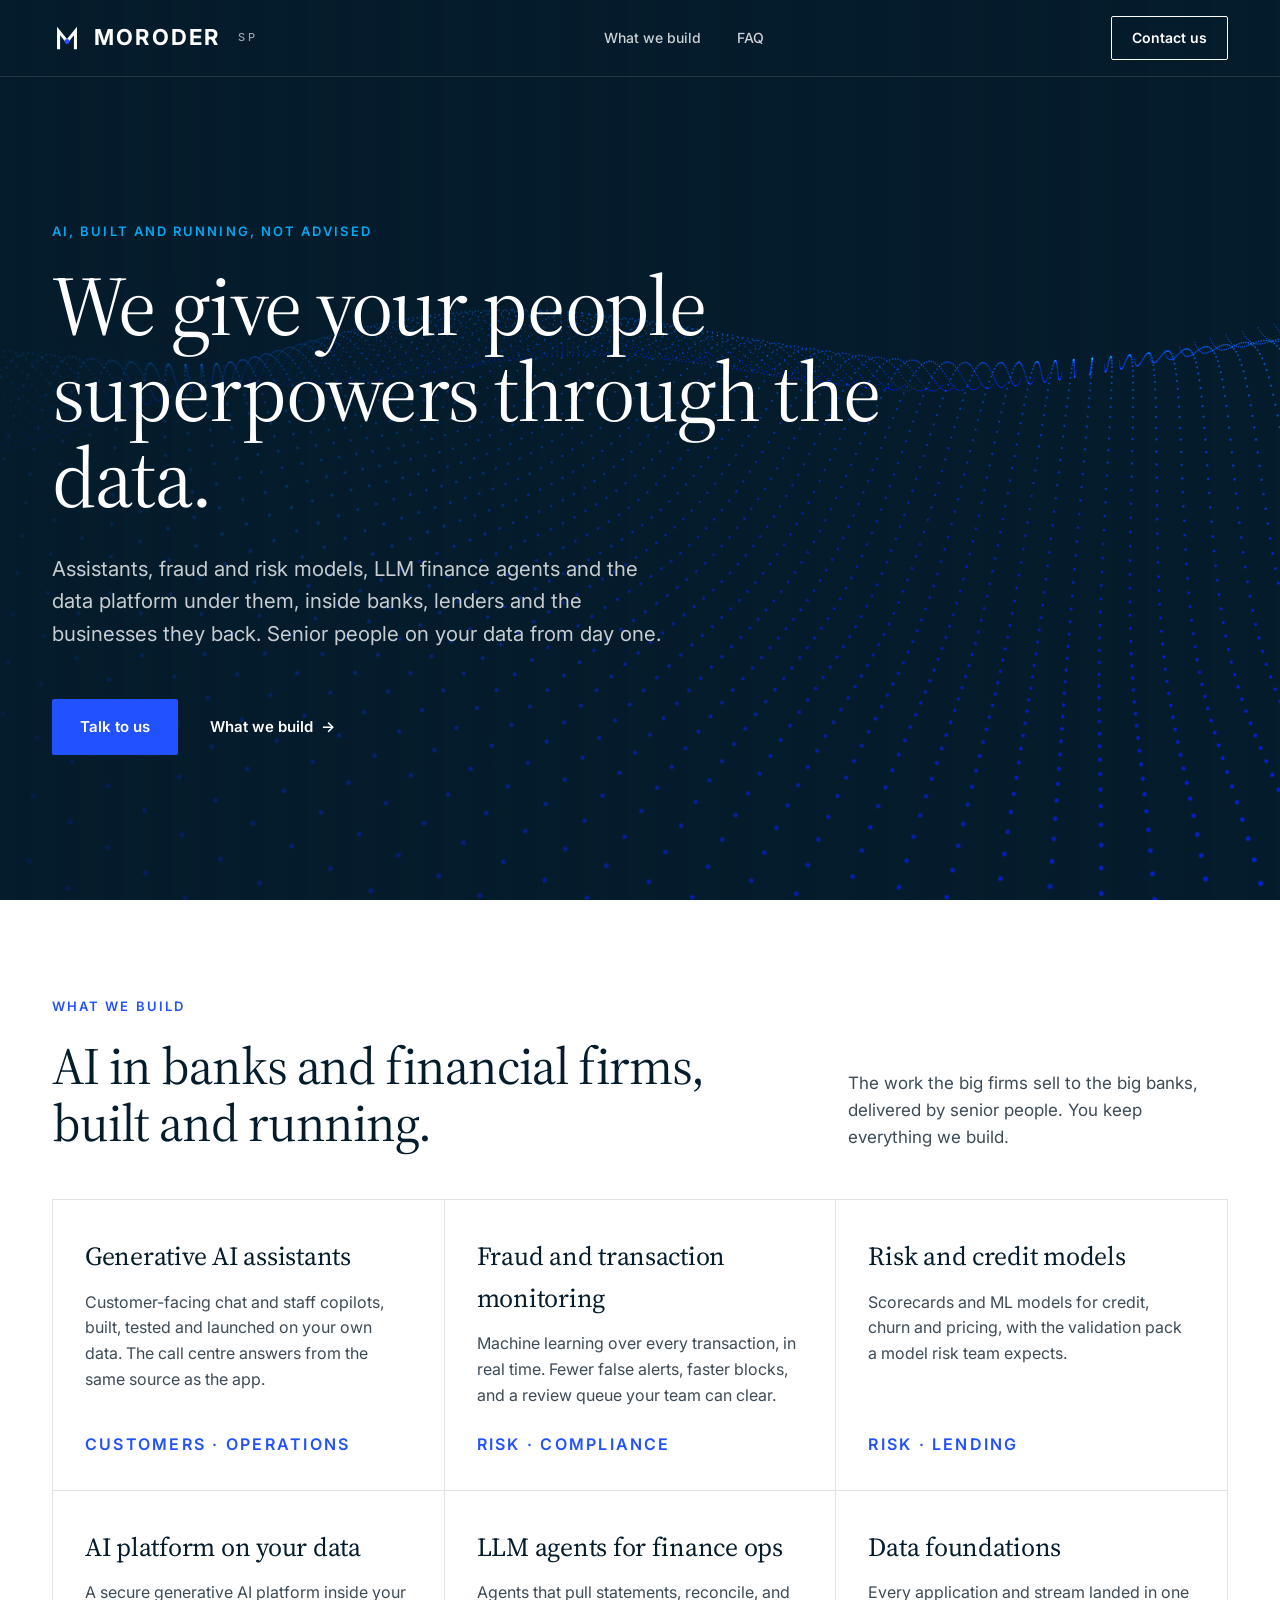
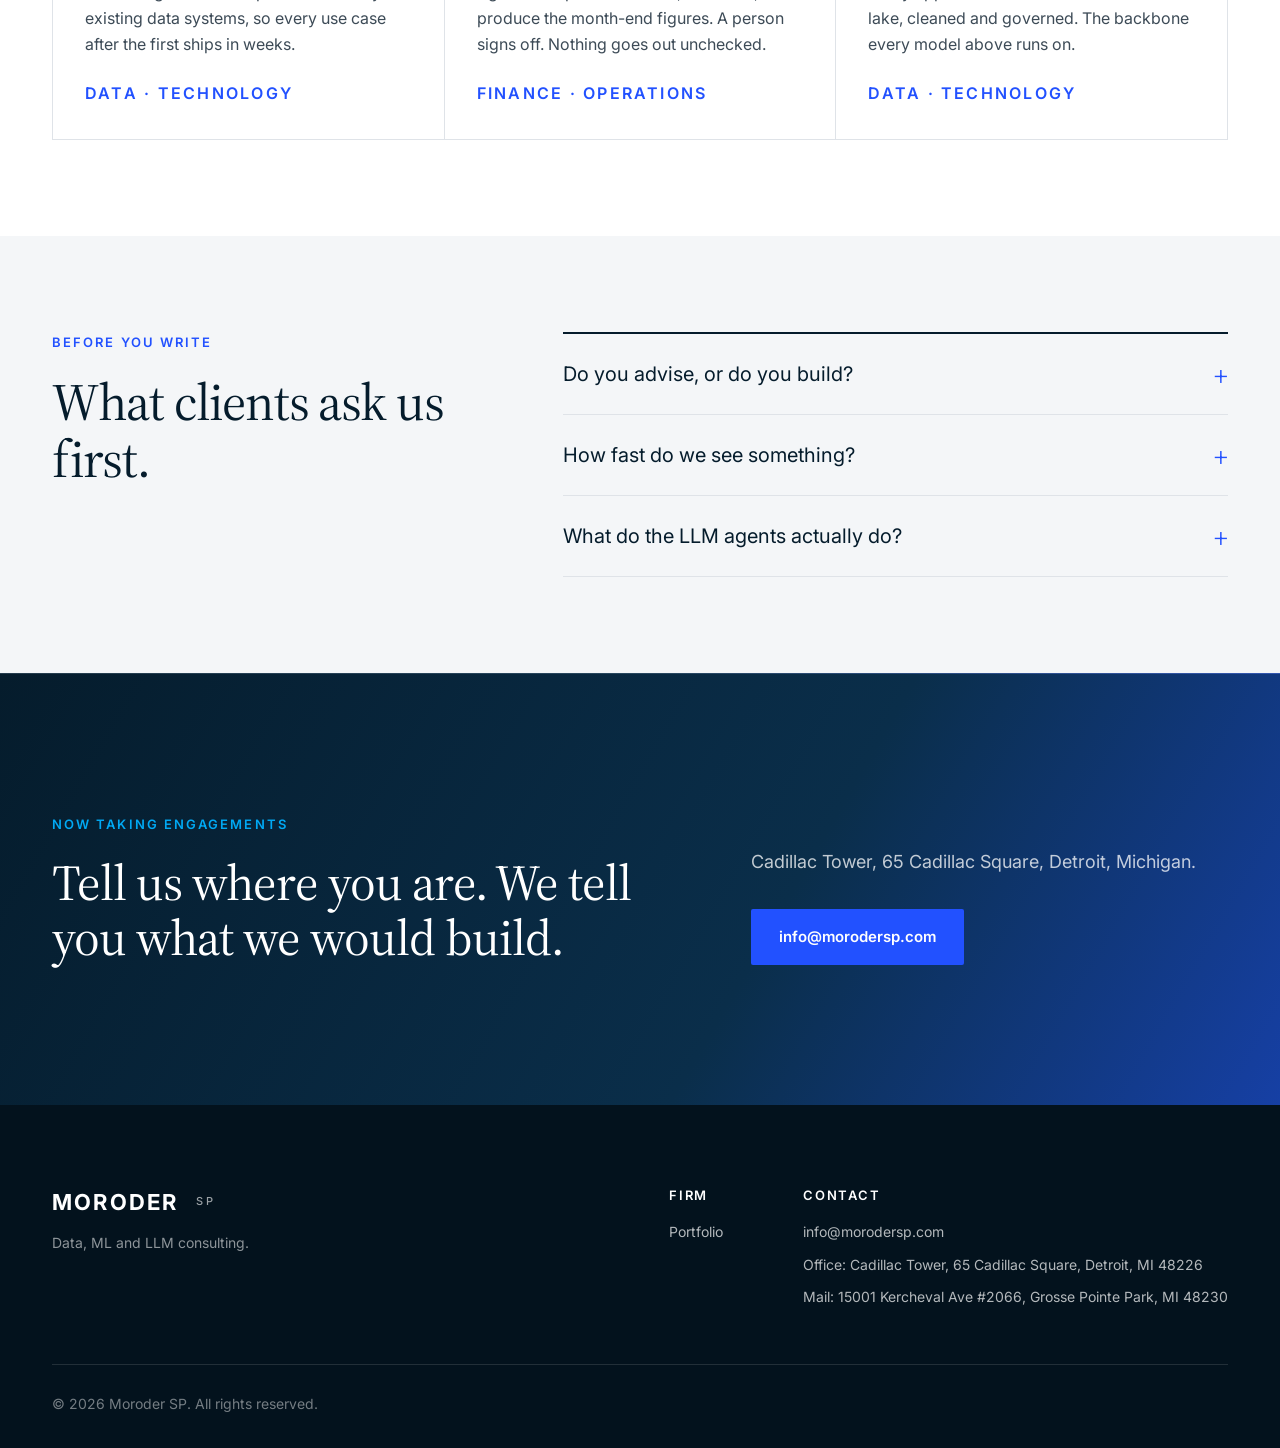
==== commit 3319def1: "Office address: Cadillac Tower Co-Authored-By: Claude Opus 5.5 <noreply@anthropic.com>" ====
--- a/index.html
+++ b/index.html
@@ -1 +1 @@
-<!DOCTYPE html><html lang="en"><head><meta charset="utf-8"><meta name="viewport" content="width=device-width, initial-scale=1"><title>Moroder SP | AI for banks and financial firms</title><meta name="description" content="AI built and running in banks and financial firms: generative AI assistants, fraud and risk models, LLM finance agents and the data platform under them. Moroder SP."><link rel="icon" href="/favicon.ico" sizes="48x48"><link rel="icon" href="/favicon.svg" type="image/svg+xml"><link rel="apple-touch-icon" href="/apple-touch-icon.png"><link rel="manifest" href="/site.webmanifest"><meta name="theme-color" content="#051c2c"><link rel="preconnect" href="https://fonts.googleapis.com"><link rel="preconnect" href="https://fonts.gstatic.com" crossorigin><link href="https://fonts.googleapis.com/css2?family=Inter:wght@400;500;600;700&family=Source+Serif+4:opsz,wght@8..60,400;8..60,500;8..60,600&display=swap" rel="stylesheet"><link rel="stylesheet" href="/_astro/Footer.BNx3MuON.css"><link rel="stylesheet" href="/_astro/index.Cos0Dv5F.css"></head><body><header class="nav" id="nav" data-astro-cid-wpvy4v7s><div class="wrap nav-in" data-astro-cid-wpvy4v7s><a href="/" class="logo" aria-label="Moroder SP home" data-astro-cid-wpvy4v7s><svg viewBox="0 0 64 64" aria-hidden="true" data-astro-cid-wpvy4v7s><g transform="translate(0 3)" data-astro-cid-wpvy4v7s><polyline points="14,50 14,14 32,36.25 50,14 50,50" fill="none" stroke="currentColor" stroke-width="6.5" stroke-linejoin="miter" stroke-linecap="square" data-astro-cid-wpvy4v7s></polyline><circle cx="32" cy="36.25" r="5.2" fill="#2251ff" data-astro-cid-wpvy4v7s></circle></g></svg>MORODER<span data-astro-cid-wpvy4v7s>SP</span></a><nav class="links" data-astro-cid-wpvy4v7s><a href="/#what" data-astro-cid-wpvy4v7s>What we build</a><a href="/#faq" data-astro-cid-wpvy4v7s>FAQ</a></nav><a href="mailto:info@morodersp.com" class="nav-cta" data-astro-cid-wpvy4v7s>Contact us</a></div></header><script type="module">var e=document.getElementById(`nav`);if(e&&!e.hasAttribute(`data-always-solid`)){let t=()=>e.classList.toggle(`solid`,window.scrollY>window.innerHeight*.85);window.addEventListener(`scroll`,t,{passive:!0}),t()}</script><main id="top" data-astro-cid-lcdefpme><section class="hero" data-astro-cid-lcdefpme><canvas id="hero-canvas" aria-hidden="true" data-astro-cid-vvmjtjv6></canvas><script type="module" src="/_astro/HeroCanvas.astro_astro_type_script_index_0_lang.BwEJAw3G.js"></script><div class="hero-shade" data-astro-cid-lcdefpme></div><div class="wrap hero-in" data-astro-cid-lcdefpme><p class="eyebrow light" data-astro-cid-lcdefpme>AI, built and running, not advised</p><h1 data-astro-cid-lcdefpme>We give your people superpowers through the data.</h1><p class="hero-lead" data-astro-cid-lcdefpme>Assistants, fraud and risk models, LLM finance agents and the data platform under them, inside banks, lenders and the businesses they back. Senior people on your data from day one.</p><div class="hero-cta" data-astro-cid-lcdefpme><a href="mailto:info@morodersp.com" class="btn btn-blue" data-astro-cid-lcdefpme>Talk to us</a><a href="#what" class="link-arrow light" data-astro-cid-lcdefpme>What we build <span data-astro-cid-lcdefpme>→</span></a></div></div></section><section id="what" class="section" data-astro-cid-lcdefpme><div class="wrap" data-astro-cid-lcdefpme><div class="head head-row" data-astro-cid-lcdefpme><div data-astro-cid-lcdefpme><p class="eyebrow" data-astro-cid-lcdefpme>What we build</p><h2 data-astro-cid-lcdefpme>AI in banks and financial firms, built and running.</h2></div><p class="head-note" data-astro-cid-lcdefpme>The work the big firms sell to the big banks, delivered by senior people. You keep everything we build.</p></div><ul class="services" data-astro-cid-lcdefpme><li data-astro-cid-lcdefpme><h3 data-astro-cid-lcdefpme>Generative AI assistants</h3><p data-astro-cid-lcdefpme>Customer-facing chat and staff copilots, built, tested and launched on your own data. The call centre answers from the same source as the app.</p><p class="svc-moments" data-astro-cid-lcdefpme>Customers · Operations</p></li><li data-astro-cid-lcdefpme><h3 data-astro-cid-lcdefpme>Fraud and transaction monitoring</h3><p data-astro-cid-lcdefpme>Machine learning over every transaction, in real time. Fewer false alerts, faster blocks, and a review queue your team can clear.</p><p class="svc-moments" data-astro-cid-lcdefpme>Risk · Compliance</p></li><li data-astro-cid-lcdefpme><h3 data-astro-cid-lcdefpme>Risk and credit models</h3><p data-astro-cid-lcdefpme>Scorecards and ML models for credit, churn and pricing, with the validation pack a model risk team expects.</p><p class="svc-moments" data-astro-cid-lcdefpme>Risk · Lending</p></li><li data-astro-cid-lcdefpme><h3 data-astro-cid-lcdefpme>AI platform on your data</h3><p data-astro-cid-lcdefpme>A secure generative AI platform inside your existing data systems, so every use case after the first ships in weeks.</p><p class="svc-moments" data-astro-cid-lcdefpme>Data · Technology</p></li><li data-astro-cid-lcdefpme><h3 data-astro-cid-lcdefpme>LLM agents for finance ops</h3><p data-astro-cid-lcdefpme>Agents that pull statements, reconcile, and produce the month-end figures. A person signs off. Nothing goes out unchecked.</p><p class="svc-moments" data-astro-cid-lcdefpme>Finance · Operations</p></li><li data-astro-cid-lcdefpme><h3 data-astro-cid-lcdefpme>Data foundations</h3><p data-astro-cid-lcdefpme>Every application and stream landed in one lake, cleaned and governed. The backbone every model above runs on.</p><p class="svc-moments" data-astro-cid-lcdefpme>Data · Technology</p></li></ul></div></section><section id="faq" class="section soft" data-astro-cid-lcdefpme><div class="wrap faq-in" data-astro-cid-lcdefpme><div class="faq-side" data-astro-cid-lcdefpme><p class="eyebrow" data-astro-cid-lcdefpme>Before you write</p><h2 data-astro-cid-lcdefpme>What clients ask us first.</h2></div><div class="faq-list" data-astro-cid-lcdefpme><details data-astro-cid-lcdefpme><summary data-astro-cid-lcdefpme>Do you advise, or do you build?</summary><p data-astro-cid-lcdefpme>We build. The output of every engagement is something you keep running: a model, a data lake, a set of agents, dashboards. The advice comes with it, not instead of it.</p></details><details data-astro-cid-lcdefpme><summary data-astro-cid-lcdefpme>How fast do we see something?</summary><p data-astro-cid-lcdefpme>First numbers from your own data inside two weeks. The model and the lake stay yours when we leave.</p></details><details data-astro-cid-lcdefpme><summary data-astro-cid-lcdefpme>What do the LLM agents actually do?</summary><p data-astro-cid-lcdefpme>They do the finance work your team does by hand: pull statements, match transactions, produce the month-end figures and check them against the source. A person signs off. Nothing goes out unchecked.</p></details></div></div></section><section class="contact" data-astro-cid-lcdefpme><div class="wrap contact-in" data-astro-cid-lcdefpme><div data-astro-cid-lcdefpme><p class="eyebrow light" data-astro-cid-lcdefpme>Now taking engagements</p><h2 data-astro-cid-lcdefpme>Tell us where you are. We tell you what we would build.</h2></div><div class="contact-side" data-astro-cid-lcdefpme><p data-astro-cid-lcdefpme>Based in Detroit, Michigan.</p><a href="mailto:info@morodersp.com" class="btn btn-blue" data-astro-cid-lcdefpme>info@morodersp.com</a></div></div></section></main><footer class="foot" data-astro-cid-jo6i4kqk><div class="wrap" data-astro-cid-jo6i4kqk><div class="foot-top" data-astro-cid-jo6i4kqk><div data-astro-cid-jo6i4kqk><span class="logo" data-astro-cid-jo6i4kqk>MORODER<span data-astro-cid-jo6i4kqk>SP</span></span><p class="foot-tag" data-astro-cid-jo6i4kqk>Data, ML and LLM consulting.</p></div><div class="foot-cols" data-astro-cid-jo6i4kqk><div data-astro-cid-jo6i4kqk><h4 data-astro-cid-jo6i4kqk>Firm</h4><a href="/portfolio/" data-astro-cid-jo6i4kqk>Portfolio</a></div><div data-astro-cid-jo6i4kqk><h4 data-astro-cid-jo6i4kqk>Contact</h4><a href="mailto:info@morodersp.com" data-astro-cid-jo6i4kqk>info@morodersp.com</a><span data-astro-cid-jo6i4kqk>Detroit, Michigan</span><span data-astro-cid-jo6i4kqk>Mail: 15001 Kercheval Ave #2066, Grosse Pointe Park, MI 48230</span></div></div></div><div class="foot-bot" data-astro-cid-jo6i4kqk>© 2026 Moroder SP. All rights reserved.</div></div></footer></body></html><script type="module">var e=new IntersectionObserver(t=>{for(let n of t)n.isIntersecting&&(n.target.classList.add(`in`),e.unobserve(n.target))},{threshold:.12});document.querySelectorAll(`.services li, .moments li`).forEach(t=>{t.classList.add(`reveal`),e.observe(t)});</script>+<!DOCTYPE html><html lang="en"><head><meta charset="utf-8"><meta name="viewport" content="width=device-width, initial-scale=1"><title>Moroder SP | AI for banks and financial firms</title><meta name="description" content="AI built and running in banks and financial firms: generative AI assistants, fraud and risk models, LLM finance agents and the data platform under them. Moroder SP."><link rel="icon" href="/favicon.ico" sizes="48x48"><link rel="icon" href="/favicon.svg" type="image/svg+xml"><link rel="apple-touch-icon" href="/apple-touch-icon.png"><link rel="manifest" href="/site.webmanifest"><meta name="theme-color" content="#051c2c"><link rel="preconnect" href="https://fonts.googleapis.com"><link rel="preconnect" href="https://fonts.gstatic.com" crossorigin><link href="https://fonts.googleapis.com/css2?family=Inter:wght@400;500;600;700&family=Source+Serif+4:opsz,wght@8..60,400;8..60,500;8..60,600&display=swap" rel="stylesheet"><link rel="stylesheet" href="/_astro/Footer.BNx3MuON.css"><link rel="stylesheet" href="/_astro/index.Cos0Dv5F.css"></head><body><header class="nav" id="nav" data-astro-cid-wpvy4v7s><div class="wrap nav-in" data-astro-cid-wpvy4v7s><a href="/" class="logo" aria-label="Moroder SP home" data-astro-cid-wpvy4v7s><svg viewBox="0 0 64 64" aria-hidden="true" data-astro-cid-wpvy4v7s><g transform="translate(0 3)" data-astro-cid-wpvy4v7s><polyline points="14,50 14,14 32,36.25 50,14 50,50" fill="none" stroke="currentColor" stroke-width="6.5" stroke-linejoin="miter" stroke-linecap="square" data-astro-cid-wpvy4v7s></polyline><circle cx="32" cy="36.25" r="5.2" fill="#2251ff" data-astro-cid-wpvy4v7s></circle></g></svg>MORODER<span data-astro-cid-wpvy4v7s>SP</span></a><nav class="links" data-astro-cid-wpvy4v7s><a href="/#what" data-astro-cid-wpvy4v7s>What we build</a><a href="/#faq" data-astro-cid-wpvy4v7s>FAQ</a></nav><a href="mailto:info@morodersp.com" class="nav-cta" data-astro-cid-wpvy4v7s>Contact us</a></div></header><script type="module">var e=document.getElementById(`nav`);if(e&&!e.hasAttribute(`data-always-solid`)){let t=()=>e.classList.toggle(`solid`,window.scrollY>window.innerHeight*.85);window.addEventListener(`scroll`,t,{passive:!0}),t()}</script><main id="top" data-astro-cid-lcdefpme><section class="hero" data-astro-cid-lcdefpme><canvas id="hero-canvas" aria-hidden="true" data-astro-cid-vvmjtjv6></canvas><script type="module" src="/_astro/HeroCanvas.astro_astro_type_script_index_0_lang.BwEJAw3G.js"></script><div class="hero-shade" data-astro-cid-lcdefpme></div><div class="wrap hero-in" data-astro-cid-lcdefpme><p class="eyebrow light" data-astro-cid-lcdefpme>AI, built and running, not advised</p><h1 data-astro-cid-lcdefpme>We give your people superpowers through the data.</h1><p class="hero-lead" data-astro-cid-lcdefpme>Assistants, fraud and risk models, LLM finance agents and the data platform under them, inside banks, lenders and the businesses they back. Senior people on your data from day one.</p><div class="hero-cta" data-astro-cid-lcdefpme><a href="mailto:info@morodersp.com" class="btn btn-blue" data-astro-cid-lcdefpme>Talk to us</a><a href="#what" class="link-arrow light" data-astro-cid-lcdefpme>What we build <span data-astro-cid-lcdefpme>→</span></a></div></div></section><section id="what" class="section" data-astro-cid-lcdefpme><div class="wrap" data-astro-cid-lcdefpme><div class="head head-row" data-astro-cid-lcdefpme><div data-astro-cid-lcdefpme><p class="eyebrow" data-astro-cid-lcdefpme>What we build</p><h2 data-astro-cid-lcdefpme>AI in banks and financial firms, built and running.</h2></div><p class="head-note" data-astro-cid-lcdefpme>The work the big firms sell to the big banks, delivered by senior people. You keep everything we build.</p></div><ul class="services" data-astro-cid-lcdefpme><li data-astro-cid-lcdefpme><h3 data-astro-cid-lcdefpme>Generative AI assistants</h3><p data-astro-cid-lcdefpme>Customer-facing chat and staff copilots, built, tested and launched on your own data. The call centre answers from the same source as the app.</p><p class="svc-moments" data-astro-cid-lcdefpme>Customers · Operations</p></li><li data-astro-cid-lcdefpme><h3 data-astro-cid-lcdefpme>Fraud and transaction monitoring</h3><p data-astro-cid-lcdefpme>Machine learning over every transaction, in real time. Fewer false alerts, faster blocks, and a review queue your team can clear.</p><p class="svc-moments" data-astro-cid-lcdefpme>Risk · Compliance</p></li><li data-astro-cid-lcdefpme><h3 data-astro-cid-lcdefpme>Risk and credit models</h3><p data-astro-cid-lcdefpme>Scorecards and ML models for credit, churn and pricing, with the validation pack a model risk team expects.</p><p class="svc-moments" data-astro-cid-lcdefpme>Risk · Lending</p></li><li data-astro-cid-lcdefpme><h3 data-astro-cid-lcdefpme>AI platform on your data</h3><p data-astro-cid-lcdefpme>A secure generative AI platform inside your existing data systems, so every use case after the first ships in weeks.</p><p class="svc-moments" data-astro-cid-lcdefpme>Data · Technology</p></li><li data-astro-cid-lcdefpme><h3 data-astro-cid-lcdefpme>LLM agents for finance ops</h3><p data-astro-cid-lcdefpme>Agents that pull statements, reconcile, and produce the month-end figures. A person signs off. Nothing goes out unchecked.</p><p class="svc-moments" data-astro-cid-lcdefpme>Finance · Operations</p></li><li data-astro-cid-lcdefpme><h3 data-astro-cid-lcdefpme>Data foundations</h3><p data-astro-cid-lcdefpme>Every application and stream landed in one lake, cleaned and governed. The backbone every model above runs on.</p><p class="svc-moments" data-astro-cid-lcdefpme>Data · Technology</p></li></ul></div></section><section id="faq" class="section soft" data-astro-cid-lcdefpme><div class="wrap faq-in" data-astro-cid-lcdefpme><div class="faq-side" data-astro-cid-lcdefpme><p class="eyebrow" data-astro-cid-lcdefpme>Before you write</p><h2 data-astro-cid-lcdefpme>What clients ask us first.</h2></div><div class="faq-list" data-astro-cid-lcdefpme><details data-astro-cid-lcdefpme><summary data-astro-cid-lcdefpme>Do you advise, or do you build?</summary><p data-astro-cid-lcdefpme>We build. The output of every engagement is something you keep running: a model, a data lake, a set of agents, dashboards. The advice comes with it, not instead of it.</p></details><details data-astro-cid-lcdefpme><summary data-astro-cid-lcdefpme>How fast do we see something?</summary><p data-astro-cid-lcdefpme>First numbers from your own data inside two weeks. The model and the lake stay yours when we leave.</p></details><details data-astro-cid-lcdefpme><summary data-astro-cid-lcdefpme>What do the LLM agents actually do?</summary><p data-astro-cid-lcdefpme>They do the finance work your team does by hand: pull statements, match transactions, produce the month-end figures and check them against the source. A person signs off. Nothing goes out unchecked.</p></details></div></div></section><section class="contact" data-astro-cid-lcdefpme><div class="wrap contact-in" data-astro-cid-lcdefpme><div data-astro-cid-lcdefpme><p class="eyebrow light" data-astro-cid-lcdefpme>Now taking engagements</p><h2 data-astro-cid-lcdefpme>Tell us where you are. We tell you what we would build.</h2></div><div class="contact-side" data-astro-cid-lcdefpme><p data-astro-cid-lcdefpme>Cadillac Tower, 65 Cadillac Square, Detroit, Michigan.</p><a href="mailto:info@morodersp.com" class="btn btn-blue" data-astro-cid-lcdefpme>info@morodersp.com</a></div></div></section></main><footer class="foot" data-astro-cid-jo6i4kqk><div class="wrap" data-astro-cid-jo6i4kqk><div class="foot-top" data-astro-cid-jo6i4kqk><div data-astro-cid-jo6i4kqk><span class="logo" data-astro-cid-jo6i4kqk>MORODER<span data-astro-cid-jo6i4kqk>SP</span></span><p class="foot-tag" data-astro-cid-jo6i4kqk>Data, ML and LLM consulting.</p></div><div class="foot-cols" data-astro-cid-jo6i4kqk><div data-astro-cid-jo6i4kqk><h4 data-astro-cid-jo6i4kqk>Firm</h4><a href="/portfolio/" data-astro-cid-jo6i4kqk>Portfolio</a></div><div data-astro-cid-jo6i4kqk><h4 data-astro-cid-jo6i4kqk>Contact</h4><a href="mailto:info@morodersp.com" data-astro-cid-jo6i4kqk>info@morodersp.com</a><span data-astro-cid-jo6i4kqk>Office: Cadillac Tower, 65 Cadillac Square, Detroit, MI 48226</span><span data-astro-cid-jo6i4kqk>Mail: 15001 Kercheval Ave #2066, Grosse Pointe Park, MI 48230</span></div></div></div><div class="foot-bot" data-astro-cid-jo6i4kqk>© 2026 Moroder SP. All rights reserved.</div></div></footer></body></html><script type="module">var e=new IntersectionObserver(t=>{for(let n of t)n.isIntersecting&&(n.target.classList.add(`in`),e.unobserve(n.target))},{threshold:.12});document.querySelectorAll(`.services li, .moments li`).forEach(t=>{t.classList.add(`reveal`),e.observe(t)});</script>
